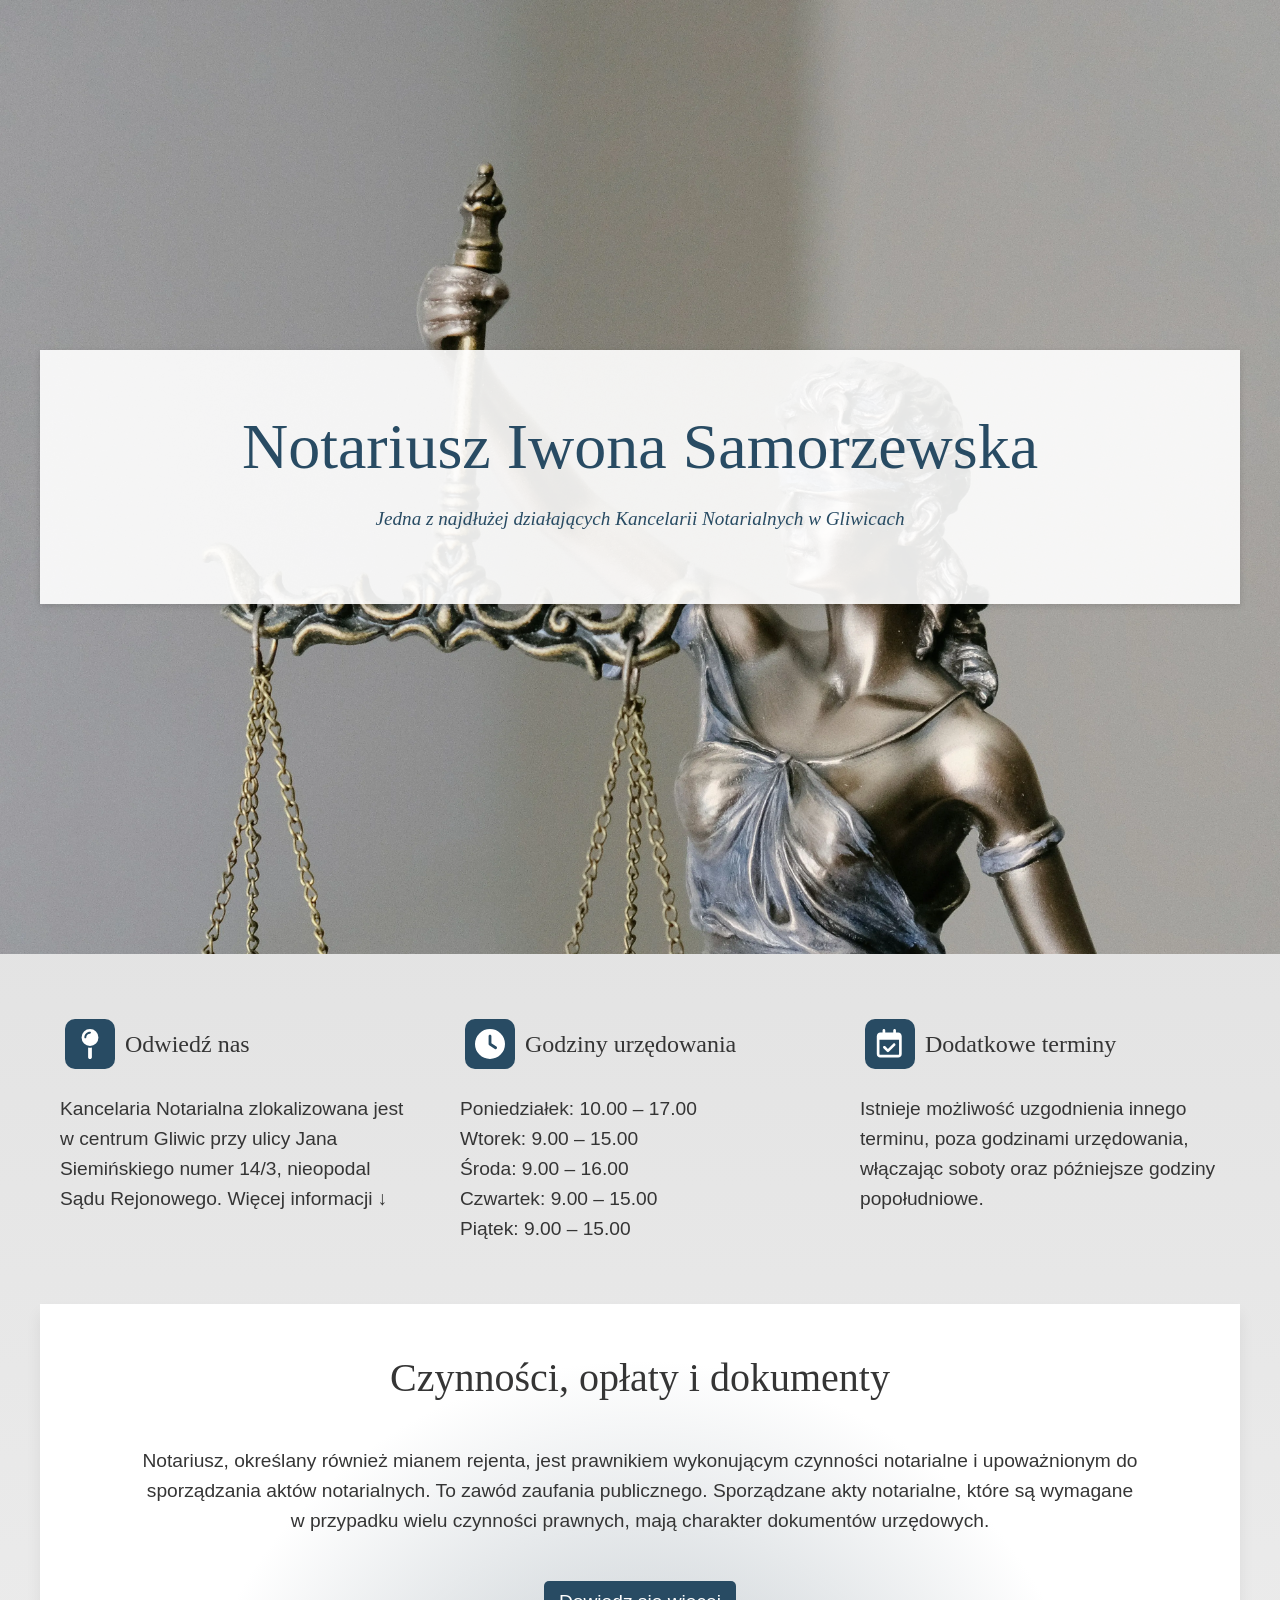
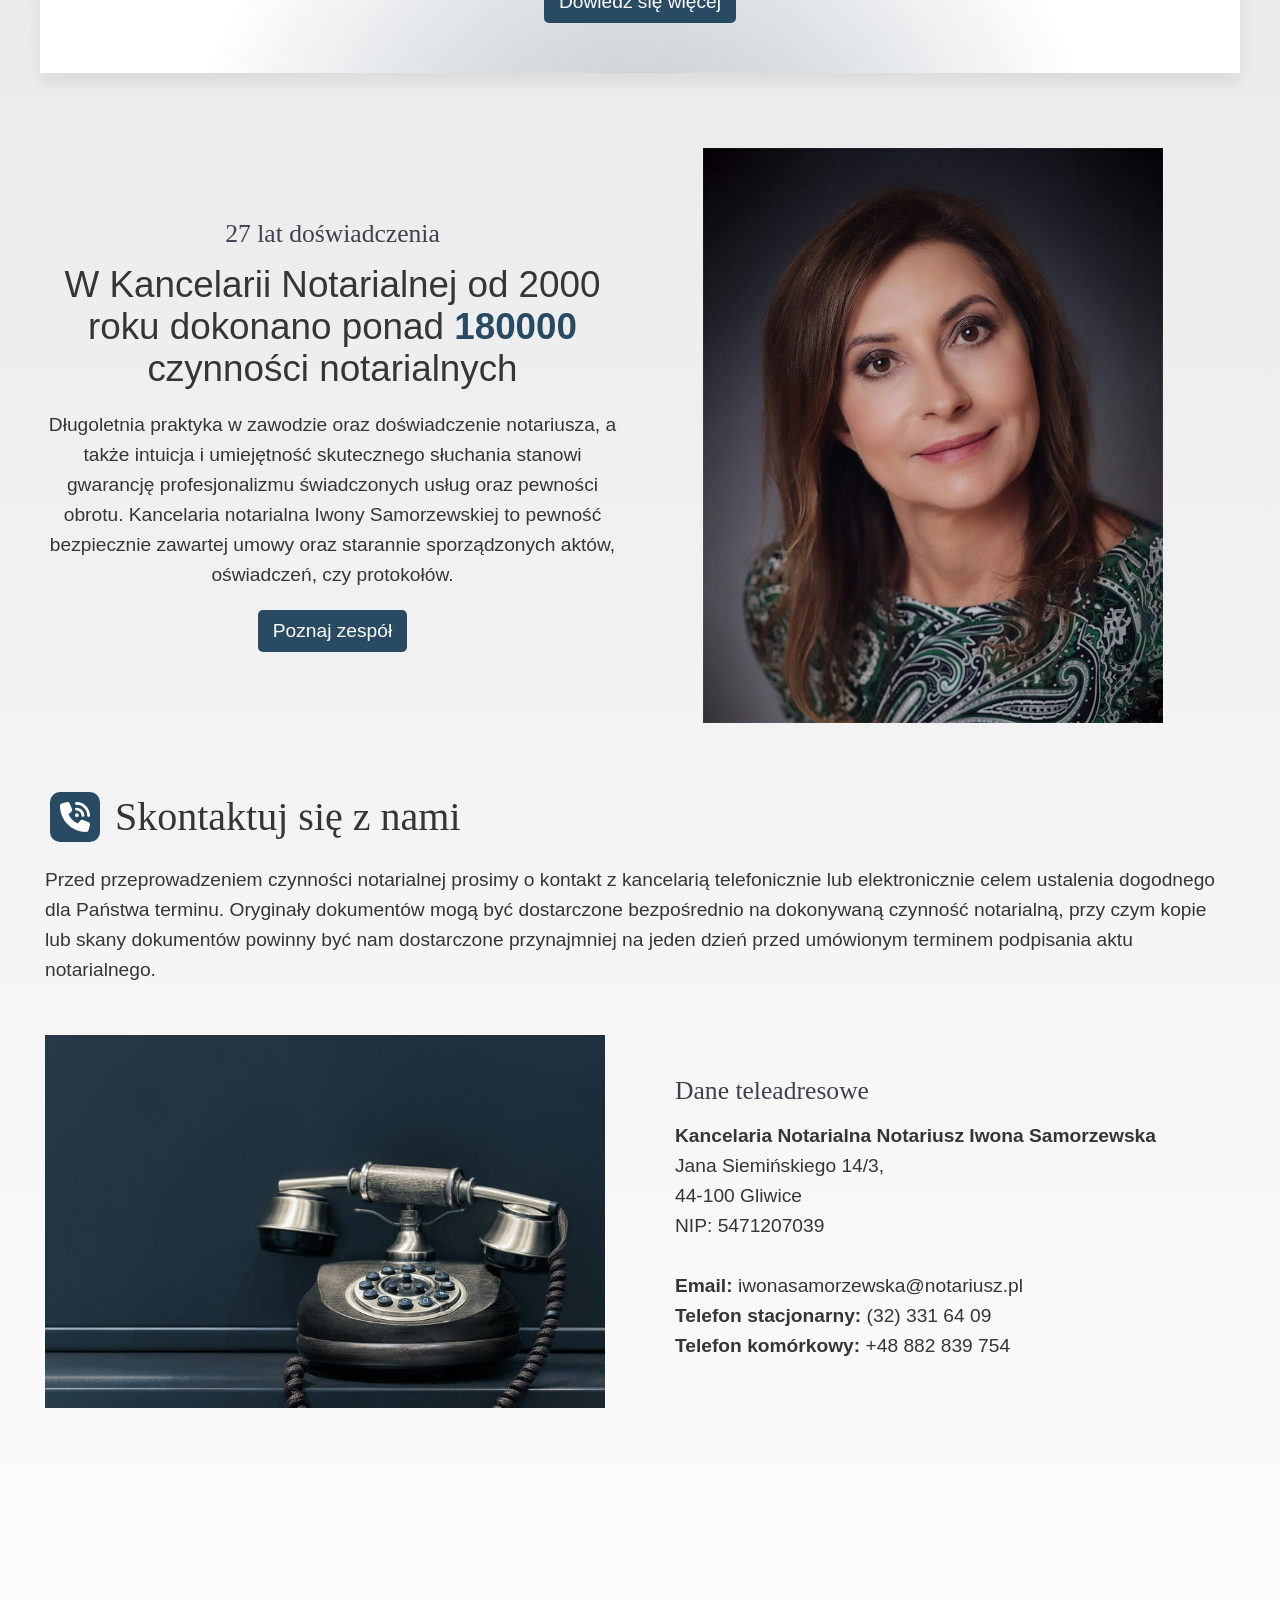
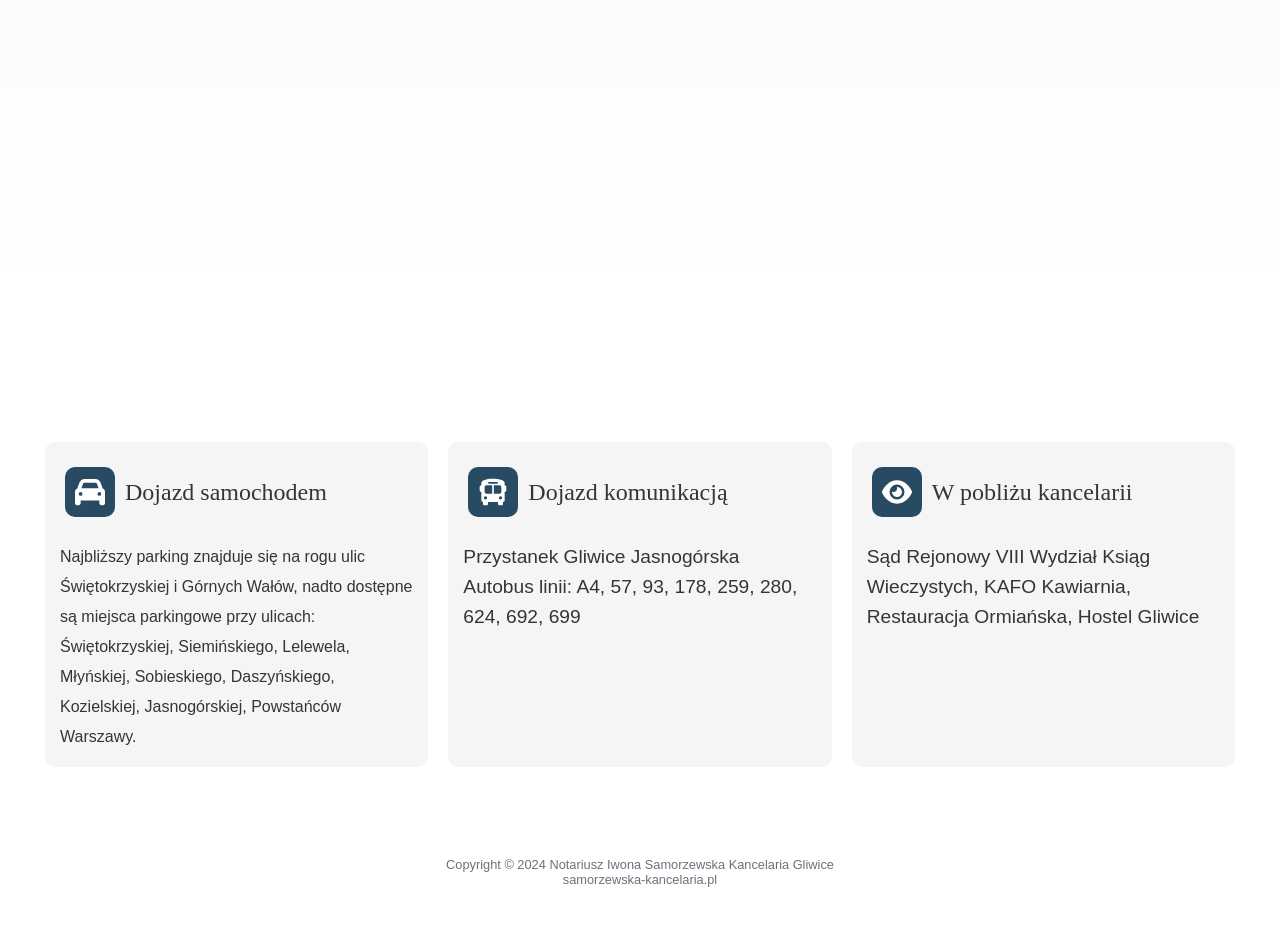
==== index.html @ cfbc4741 "index: alt tags for img" ====
<!DOCTYPE html>
<html lang="pl">
  <head>
    <meta charset="utf-8" />
    <title>Kancelaria Notarialna Gliwice Notariusz Iwona Samorzewska</title>
    <meta name="viewport" content="width=device-width,initial-scale=1" />
    <meta
      name="description"
      content="Notariusz Gliwice, ul. Siemińskiego 14/3, Kancelaria Notarialna Iwona Samorzewska - Akty, spadki, sprzedaże, darowizny, poświadczenia"
    />
    <link rel="canonical" href="https://samorzewska-kancelaria.pl/" />
    <meta property="og:type" content="website" />
    <meta
      property="og:title"
      content="Kancelaria Notarialna Gliwice Notariusz Iwona Samorzewska"
    />
    <meta
      property="og:description"
      content="Notariusz Gliwice, ul. Siemińskiego 14/3, Kancelaria Notarialna Iwona Samorzewska - Akty, spadki, sprzedaże, darowizny, poświadczenia"
    />
    <meta
      property="og:site_name"
      content="Notariusz Gliwice Iwona Samorzewska"
    />
    <meta property="og:url" content="https://samorzewska-kancelaria.pl/" />
    <meta
      property="og:image"
      content="https://samorzewska-kancelaria.pl/assets/iwona_samorzewska_4x5.jpg"
    />
    <meta property="og:image:type" content="image/jpeg" />
    <meta name="copyright" content="Notariusz Iwona Samorzewska" />
    <meta name="robots" content="index,follow" />
    <link rel="stylesheet" href="./css/style.css" />
  </head>
  <body id="iau9">
    <div id="i6po" class="gjs-grid-row">
      <div id="itjq" class="gjs-grid-column">
        <div id="iyd2" class="gjs-grid-row">
          <div id="iqjl" class="gjs-grid-column">
            <div id="i8dfdt">Iwona Samorzewska Kancelaria Notarialna</div>
          </div>
          <div id="id7x" class="gjs-grid-column">
            <a id="i1mew" href="" class="gjs-button">Kontakt</a>
          </div>
        </div>
      </div>
    </div>
    <div id="irz7b" class="gjs-grid-row">
      <div id="iycz3" class="gjs-grid-column">
        <h1 id="irjua" class="gjs-heading">Notariusz Iwona Samorzewska</h1>
        <div id="itndw" class="text-main-content">
          <i id="i432i"
            >Jedna z najdłużej działających Kancelarii Notarialnych w
            Gliwicach</i
          ><br />
        </div>
      </div>
    </div>
    <div id="ioyxg" class="gjs-grid-row">
      <div id="i8w4i" class="gjs-grid-column">
        <div id="i6vc68" class="gjs-grid-row">
          <div id="ikn4ld" class="gjs-grid-column feature-item">
            <div id="inju0h" class="gjs-grid-row">
              <div id="iiixob" class="gjs-grid-column">
                <div
                  data-type-icon
                  id="ie5x2d"
                  class="gjs-icon gjs-feature-icon"
                >
                  <svg height="100%" width="100%" viewBox="0 0 320 512">
                    <path
                      d="M16 144a144 144 0 1 1 288 0A144 144 0 1 1 16 144zM160 80c8.8 0 16-7.2 16-16s-7.2-16-16-16c-53 0-96 43-96 96c0 8.8 7.2 16 16 16s16-7.2 16-16c0-35.3 28.7-64 64-64zM128 480V317.1c10.4 1.9 21.1 2.9 32 2.9s21.6-1 32-2.9V480c0 17.7-14.3 32-32 32s-32-14.3-32-32z"
                    ></path>
                  </svg>
                </div>
              </div>
              <div id="iyng1k" class="gjs-grid-column">
                <h3 id="io3fhf" class="gjs-heading">Odwiedź nas</h3>
              </div>
            </div>
            <div id="iipnnj" class="text-main-content">
              Kancelaria Notarialna zlokalizowana jest w centrum Gliwic przy
              ulicy Jana Siemińskiego numer 14/3, nieopodal Sądu Rejonowego.
              <a
                href="#kontakt"
                id="i1os0a"
                title="Notariusz Gliwice - Kontakt"
                class="gjs-link"
                >Więcej informacji ↓</a
              >
            </div>
          </div>
          <div id="i1bokv" class="gjs-grid-column feature-item">
            <div id="ia7zu9" class="gjs-grid-row">
              <div id="ie5135" class="gjs-grid-column">
                <div
                  data-type-icon
                  id="ij7fmu"
                  class="gjs-icon gjs-feature-icon"
                >
                  <svg viewBox="0 0 512 512">
                    <path
                      d="M256 0a256 256 0 1 1 0 512A256 256 0 1 1 256 0zM232 120V256c0 8 4 15.5 10.7 20l96 64c11 7.4 25.9 4.4 33.3-6.7s4.4-25.9-6.7-33.3L280 243.2V120c0-13.3-10.7-24-24-24s-24 10.7-24 24z"
                    ></path>
                  </svg>
                </div>
              </div>
              <div id="iev1pf" class="gjs-grid-column">
                <h3 id="ia3ny8" class="gjs-heading">Godziny urzędowania</h3>
              </div>
            </div>
            <div id="in6zqk" class="text-main-content">
              Poniedziałek: 10.00 – 17.00<br />Wtorek: 9.00 – 15.00<br />Środa:
              9.00 – 16.00<br />Czwartek: 9.00 – 15.00<br />Piątek: 9.00 – 15.00
            </div>
          </div>
          <div id="icxbyd" class="gjs-grid-column feature-item">
            <div id="inkpuw" class="gjs-grid-row">
              <div id="iwgl8h" class="gjs-grid-column">
                <div
                  data-type-icon
                  id="ixpuwy"
                  class="gjs-icon gjs-feature-icon"
                >
                  <svg height="95%" width="95%" viewBox="0 0 448 512">
                    <path
                      d="M128 0c13.3 0 24 10.7 24 24V64H296V24c0-13.3 10.7-24 24-24s24 10.7 24 24V64h40c35.3 0 64 28.7 64 64v16 48V448c0 35.3-28.7 64-64 64H64c-35.3 0-64-28.7-64-64V192 144 128C0 92.7 28.7 64 64 64h40V24c0-13.3 10.7-24 24-24zM400 192H48V448c0 8.8 7.2 16 16 16H384c8.8 0 16-7.2 16-16V192zM329 297L217 409c-9.4 9.4-24.6 9.4-33.9 0l-64-64c-9.4-9.4-9.4-24.6 0-33.9s24.6-9.4 33.9 0l47 47 95-95c9.4-9.4 24.6-9.4 33.9 0s9.4 24.6 0 33.9z"
                    ></path>
                  </svg>
                </div>
              </div>
              <div id="iou8wk" class="gjs-grid-column">
                <h3 id="ik79fr" class="gjs-heading">
                  <h3 id="iiwuk6" draggable="false" class="gjs-heading">
                    Dodatkowe terminy
                  </h3>
                </h3>
              </div>
            </div>
            <div id="iyznvm" class="text-main-content">
              Istnieje możliwość uzgodnienia innego terminu, poza godzinami
              urzędowania, włączając soboty oraz późniejsze godziny
              popołudniowe.
            </div>
          </div>
        </div>
      </div>
    </div>
    <div id="iz29ek" class="gjs-grid-row">
      <div id="ik2rdi" class="gjs-grid-column">
        <h2 id="i83vu9" class="gjs-heading">Czynności, opłaty i dokumenty</h2>
        <div id="in201n" class="text-main-content">
          Notariusz, określany również mianem rejenta, jest prawnikiem
          wykonującym czynności notarialne i upoważnionym do sporządzania aktów
          notarialnych. To zawód zaufania publicznego. Sporządzane akty
          notarialne, które są wymagane w przypadku wielu czynności prawnych,
          mają charakter dokumentów urzędowych.<br />
        </div>
        <a href="dokumenty.html" id="iszhx2" class="gjs-button"
          >Dowiedz się więcej</a
        >
      </div>
    </div>
    <div id="iy3gvg" class="gjs-grid-row">
      <div id="ic14th" class="gjs-grid-column">
        <div id="i3pixy" class="gjs-grid-row">
          <div id="i43nxt" class="gjs-grid-column">
            <h4 id="i07x4i" class="gjs-heading gjs-text-blue">
              27 lat doświadczenia
            </h4>
            <h2 id="iso4pj" class="gjs-heading">
              W Kancelarii Notarialnej od 2000 roku dokonano ponad
              <span id="ig8kqv">180000</span> czynności notarialnych
            </h2>
            <div id="i1wssf" class="text-main-content">
              Długoletnia praktyka w zawodzie oraz doświadczenie notariusza, a
              także intuicja i umiejętność skutecznego słuchania stanowi
              gwarancję profesjonalizmu świadczonych usług oraz pewności obrotu.
              Kancelaria notarialna Iwony Samorzewskiej to pewność bezpiecznie
              zawartej umowy oraz starannie sporządzonych aktów, oświadczeń, czy
              protokołów.
            </div>
            <a id="iwgwt5" href="zespol.html" class="gjs-button"
              >Poznaj zespół</a
            >
          </div>
          <div id="i6sl0p" class="gjs-grid-column feature-item">
            <img id="if8xew" alt="Notariusz Iwona Samorzewska" src="assets/iwona_samorzewska_4x5.jpg" />
          </div>
        </div>
      </div>
    </div>
    <div id="i5w2ki" class="gjs-grid-row">
      <div id="i2bu46" class="gjs-grid-column">
        <div id="iegcpp" class="gjs-grid-row">
          <div id="itm76f" class="gjs-grid-column">
            <h4 id="ikm9s7" class="gjs-heading gjs-text-blue">
              27 lat doświadczenia
            </h4>
            <h2 id="i8n0jx" class="gjs-heading">
              W Kancelarii Notarialnej od 2000 roku dokonano ponad
              <span id="iz0e2s">180000</span> czynności notarialnych
            </h2>
            <div id="i4ur6t" class="text-main-content">
              Długoletnia praktyka w zawodzie oraz doświadczenie notariusza, a
              także intuicja i umiejętność skutecznego słuchania stanowi
              gwarancję profesjonalizmu świadczonych usług oraz pewności obrotu.
              Kancelaria notarialna Iwony Samorzewskiej to pewność bezpiecznie
              zawartej umowy oraz starannie sporządzonych aktów, oświadczeń, czy
              protokołów.
            </div>
          </div>
          <div id="itvuza" class="gjs-grid-column">
            <img src="assets/akt.jpg" id="iwhpgh" />
          </div>
        </div>
      </div>
    </div>
    <div id="feature-section" class="gjs-grid-row">
      <div id="imymf" class="gjs-grid-column">
        <div id="ib541" class="gjs-grid-row">
          <div id="iepks" class="gjs-grid-column">
            <div id="iu48d7" class="gjs-grid-row">
              <div id="iwveu3" class="gjs-grid-column">
                <div
                  data-type-icon
                  id="imnaog"
                  class="gjs-icon gjs-feature-icon"
                >
                  <svg viewBox="0 0 512 512">
                    <path
                      d="M280 0C408.1 0 512 103.9 512 232c0 13.3-10.7 24-24 24s-24-10.7-24-24c0-101.6-82.4-184-184-184c-13.3 0-24-10.7-24-24s10.7-24 24-24zm8 192a32 32 0 1 1 0 64 32 32 0 1 1 0-64zm-32-72c0-13.3 10.7-24 24-24c75.1 0 136 60.9 136 136c0 13.3-10.7 24-24 24s-24-10.7-24-24c0-48.6-39.4-88-88-88c-13.3 0-24-10.7-24-24zM117.5 1.4c19.4-5.3 39.7 4.6 47.4 23.2l40 96c6.8 16.3 2.1 35.2-11.6 46.3L144 207.3c33.3 70.4 90.3 127.4 160.7 160.7L345 318.7c11.2-13.7 30-18.4 46.3-11.6l96 40c18.6 7.7 28.5 28 23.2 47.4l-24 88C481.8 499.9 466 512 448 512C200.6 512 0 311.4 0 64C0 46 12.1 30.2 29.5 25.4l88-24z"
                    ></path>
                  </svg>
                </div>
              </div>
              <div id="ijqs14" class="gjs-grid-column">
                <h2 id="iw0j2l" class="gjs-heading">Skontaktuj się z nami</h2>
              </div>
            </div>
            <div id="i6fjjy" class="text-main-content">
              Przed przeprowadzeniem czynności notarialnej prosimy o kontakt z
              kancelarią telefonicznie lub elektronicznie celem ustalenia
              dogodnego dla Państwa terminu. Oryginały dokumentów mogą być
              dostarczone bezpośrednio na dokonywaną czynność notarialną, przy
              czym kopie lub skany dokumentów powinny być nam dostarczone
              przynajmniej na jeden dzień przed umówionym terminem podpisania
              aktu notarialnego.<br />
            </div>
          </div>
        </div>
        <div id="icwz5z" class="gjs-grid-row">
          <div class="gjs-grid-column">
            <img src="assets/phone.jpg" id="ipxmyp" alt="Telefon" />
          </div>
          <div id="i1x47v" class="gjs-grid-column">
            <h4 id="iafzgg" class="gjs-heading gjs-text-blue">
              Dane teleadresowe
            </h4>
            <div id="kontakt" title="Kontakt" class="text-main-content">
              <b>Kancelaria Notarialna Notariusz Iwona Samorzewska</b><br />Jana
              Siemińskiego 14/3, <br />44-100 Gliwice<br />NIP: 5471207039<br /><br /><b
                >Email:</b
              >
              <a
                href="mailto:iwonasamorzewska@rejent.pl?subject=Zapytanie ze strony internetowej"
                id="if8kny"
                title="Samorzewska Notariusz Gliwice"
                class="gjs-link"
                >iwonasamorzewska@notariusz.pl</a
              ><br /><b>Telefon stacjonarny:</b>
              <a href="tel:323316409" title="Zadzwoń teraz" class="gjs-link"
                >(32) 331 64 09</a
              ><br /><b>Telefon komórkowy:</b>
              <a href="tel:+48882839754" title="Zadzwoń teraz" class="gjs-link"
                >+48 882 839 754</a
              >
            </div>
          </div>
        </div>
      </div>
    </div>
    <div id="testimonial-section" class="gjs-grid-row">
      <div id="infwen" class="gjs-grid-column">
        <iframe
          frameborder="0"
          id="iko0tr"
          src="https://maps.google.com/maps?&q=samorzewska kancelaria, 44-100 Gliwice&z=15&t=q&output=embed"
        ></iframe>
      </div>
    </div>
    <div id="i3wzvd" class="gjs-grid-row">
      <div id="i893as" class="gjs-grid-column">
        <div id="i2trwh" class="gjs-grid-row">
          <div id="imc34h" class="gjs-grid-column feature-item">
            <div id="i92jei" class="gjs-grid-row">
              <div id="ilstbv" class="gjs-grid-column">
                <div
                  data-type-icon
                  id="i6m3ug"
                  class="gjs-icon gjs-feature-icon"
                >
                  <svg viewBox="0 0 512 512">
                    <path
                      d="M135.2 117.4L109.1 192H402.9l-26.1-74.6C372.3 104.6 360.2 96 346.6 96H165.4c-13.6 0-25.7 8.6-30.2 21.4zM39.6 196.8L74.8 96.3C88.3 57.8 124.6 32 165.4 32H346.6c40.8 0 77.1 25.8 90.6 64.3l35.2 100.5c23.2 9.6 39.6 32.5 39.6 59.2V400v48c0 17.7-14.3 32-32 32H448c-17.7 0-32-14.3-32-32V400H96v48c0 17.7-14.3 32-32 32H32c-17.7 0-32-14.3-32-32V400 256c0-26.7 16.4-49.6 39.6-59.2zM128 288a32 32 0 1 0 -64 0 32 32 0 1 0 64 0zm288 32a32 32 0 1 0 0-64 32 32 0 1 0 0 64z"
                    ></path>
                  </svg>
                </div>
              </div>
              <div id="iz9nbk" class="gjs-grid-column">
                <h3 id="i9slge" class="gjs-heading">Dojazd samochodem</h3>
              </div>
            </div>
            <div id="im99va" class="text-main-content">
              Najbliższy parking znajduje się na rogu ulic Świętokrzyskiej i
              Górnych Wałów, nadto dostępne są miejsca parkingowe przy ulicach:
              Świętokrzyskiej, Siemińskiego, Lelewela, Młyńskiej, Sobieskiego,
              Daszyńskiego, Kozielskiej, Jasnogórskiej, Powstańców Warszawy.
            </div>
          </div>
          <div id="it7rvf" class="gjs-grid-column feature-item">
            <div id="iq52ki" class="gjs-grid-row">
              <div id="iixhp3" class="gjs-grid-column">
                <div
                  data-type-icon
                  id="iaaw5b"
                  class="gjs-icon gjs-feature-icon"
                >
                  <svg height="100%" width="100%" viewBox="0 0 576 512">
                    <path
                      d="M288 0C422.4 0 512 35.2 512 80V96l0 32c17.7 0 32 14.3 32 32v64c0 17.7-14.3 32-32 32l0 160c0 17.7-14.3 32-32 32v32c0 17.7-14.3 32-32 32H416c-17.7 0-32-14.3-32-32V448H192v32c0 17.7-14.3 32-32 32H128c-17.7 0-32-14.3-32-32l0-32c-17.7 0-32-14.3-32-32l0-160c-17.7 0-32-14.3-32-32V160c0-17.7 14.3-32 32-32h0V96h0V80C64 35.2 153.6 0 288 0zM128 160v96c0 17.7 14.3 32 32 32H272V128H160c-17.7 0-32 14.3-32 32zM304 288H416c17.7 0 32-14.3 32-32V160c0-17.7-14.3-32-32-32H304V288zM144 400a32 32 0 1 0 0-64 32 32 0 1 0 0 64zm288 0a32 32 0 1 0 0-64 32 32 0 1 0 0 64zM384 80c0-8.8-7.2-16-16-16H208c-8.8 0-16 7.2-16 16s7.2 16 16 16H368c8.8 0 16-7.2 16-16z"
                    ></path>
                  </svg>
                </div>
              </div>
              <div id="iw6r2l" class="gjs-grid-column">
                <h3 id="ikkn52" class="gjs-heading">Dojazd komunikacją</h3>
              </div>
            </div>
            <div id="i20wmw" class="text-main-content">
              Przystanek Gliwice Jasnogórska<br />Autobus linii: A4, 57, 93,
              178, 259, 280, 624, 692, 699
            </div>
          </div>
          <div id="ikp7jg" class="gjs-grid-column feature-item">
            <div id="ig61dq" class="gjs-grid-row">
              <div id="i0eq8l" class="gjs-grid-column">
                <div
                  data-type-icon
                  id="i9x5qd"
                  class="gjs-icon gjs-feature-icon"
                >
                  <svg height="100%" width="100%" viewBox="0 0 576 512">
                    <path
                      d="M288 32c-80.8 0-145.5 36.8-192.6 80.6C48.6 156 17.3 208 2.5 243.7c-3.3 7.9-3.3 16.7 0 24.6C17.3 304 48.6 356 95.4 399.4C142.5 443.2 207.2 480 288 480s145.5-36.8 192.6-80.6c46.8-43.5 78.1-95.4 93-131.1c3.3-7.9 3.3-16.7 0-24.6c-14.9-35.7-46.2-87.7-93-131.1C433.5 68.8 368.8 32 288 32zM144 256a144 144 0 1 1 288 0 144 144 0 1 1 -288 0zm144-64c0 35.3-28.7 64-64 64c-7.1 0-13.9-1.2-20.3-3.3c-5.5-1.8-11.9 1.6-11.7 7.4c.3 6.9 1.3 13.8 3.2 20.7c13.7 51.2 66.4 81.6 117.6 67.9s81.6-66.4 67.9-117.6c-11.1-41.5-47.8-69.4-88.6-71.1c-5.8-.2-9.2 6.1-7.4 11.7c2.1 6.4 3.3 13.2 3.3 20.3z"
                    ></path>
                  </svg>
                </div>
              </div>
              <div id="ihusx2" class="gjs-grid-column">
                <h3 id="i344xj" class="gjs-heading">W pobliżu kancelarii</h3>
              </div>
            </div>
            <div id="idzgiq" class="text-main-content">
              Sąd Rejonowy VIII Wydział Ksiąg Wieczystych, KAFO Kawiarnia,
              Restauracja Ormiańska, Hostel Gliwice
            </div>
          </div>
        </div>
      </div>
    </div>
    <section id="i3zyr9" class="gjs-section">
      <div id="izuaeu" class="gjs-container"></div>
    </section>
    <div id="iv3be5" class="gjs-grid-row">
      <div id="ilriti" class="gjs-grid-column">
        <div id="it6g1v" class="gjs-text-blue">
          Copyright © 2024 <a
            href="https://www.samorzewska-kancelaria.pl/"
            id="i9zfek"
            title="Kancelaria Samorzewska Notariusz "
            class="gjs-link"
            >Notariusz</a
          >
          Iwona Samorzewska Kancelaria Gliwice<br /><a
            href="https://www.samorzewska-kancelaria.pl/"
            id="i3vrya"
            class="gjs-link"
            >samorzewska-kancelaria.pl</a
          >
        </div>
      </div>
    </div>
  </body>
</html>
---- css/style.css ----
* { box-sizing: border-box; } body {margin: 0;}.gjs-heading{margin:0;color:rgb(53, 53, 53);font-weight:100;font-family:Georgia, serif;}.gjs-grid-column{flex:1 1 0%;padding:5px 0;max-width:1400px;}.gjs-grid-row{display:flex;justify-content:flex-start;align-items:stretch;flex-direction:row;min-height:auto;padding:10px 0;padding-top:30px;padding-bottom:30px;padding-left:5px;padding-right:5px;}#iqjl{flex:0 1 auto;}.gjs-link{vertical-align:top;max-width:100%;display:inline-block;text-decoration:none;color:inherit;transition:color 0.3s ease 0s;}#id7x{flex:0 1 auto;display:block;padding-left:10px;padding-right:10px;}#iyd2{align-items:center;justify-content:space-between;padding-top:0px;padding-bottom:0px;background-color:rgba(255, 255, 255, 0.8);border-top-left-radius:10px;border-top-right-radius:10px;border-bottom-right-radius:10px;border-bottom-left-radius:10px;backdrop-filter:blur(13px);box-shadow:0px 2px 7px 0px rgba(0, 0, 0, 0.14) ;}#i6po{justify-content:center;position:sticky;top:15px;padding-top:0px;padding-left:20px;padding-right:20px;padding-bottom:0px;display:none;}#itjq{width:100%;max-width:1200px;}#irz7b{justify-content:center;padding-left:20px;padding-right:20px;padding-top:350px;padding-bottom:350px;background-image:url("../assets/background.webp");background-position:0px 0px;background-size:100% auto;background-repeat:no-repeat;background-attachment:fixed;background-origin:border-box;min-height:82px;margin-top:0px;margin-right:0px;margin-bottom:0px;margin-left:0px;}#iycz3{max-width:1200px;align-items:center;display:flex;flex-direction:column;gap:10px;margin-top:0px;margin-right:0px;margin-bottom:0px;margin-left:0px;background-color:rgba(255, 255, 255, 0.9);padding-top:60px;padding-right:0px;padding-bottom:60px;padding-left:0px;box-shadow:0 2px 7px 0 rgba(0, 0, 0, 0.14) ;}#irjua{font-size:4rem;text-align:center;font-family:Georgia, serif;color:rgba(40, 75, 99, 100);}#itndw{padding:10px;max-width:750px;text-align:center;font-family:Georgia, serif;margin-bottom:0px;}.text-content{line-height:20px;}.text-main-content{line-height:30px;font-size:1.2rem;margin-top:0px;margin-right:0px;margin-bottom:70px;margin-left:0px;padding-top:10px;padding-right:208px;padding-bottom:10px;padding-left:0px;color:rgb(53, 53, 53);text-align:left;font-weight:100;font-family:Helvetica, sans-serif;}#iau9{font-family:Arial, Helvetica, sans-serif;background-image:linear-gradient(180deg, rgba(217, 217, 217, 1), white 84%);background-position:0px 0px;background-size:100% 100%;background-repeat:repeat;background-attachment:scroll;background-origin:padding-box;color:#475569;}#imymf{max-width:1200px;align-items:center;display:flex;flex-direction:column;}#feature-section{justify-content:center;padding-top:5px;padding-bottom:5px;}#ib541{gap:100px;justify-content:space-between;padding-bottom:0px;padding-top:5px;}#i8w4i{max-width:1200px;display:flex;flex-direction:column;}#ioyxg{justify-content:center;padding-top:5px;padding-bottom:5px;}.gjs-grid-column.feature-item{padding-top:15px;padding-right:15px;padding-bottom:15px;padding-left:15px;display:flex;flex-direction:column;gap:15px;min-width:30%;}#i6fjjy{padding:10px;max-width:1200px;margin-bottom:0px;padding-left:0px;padding-right:0px;text-align:left;padding-top:10px;padding-bottom:10px;margin-top:0px;margin-right:0px;margin-left:0px;}#infwen{max-width:1200px;align-items:center;display:flex;flex-direction:column;}#testimonial-section{justify-content:center;}.gjs-grid-column.testimonial-item{padding-top:15px;padding-right:15px;padding-bottom:15px;padding-left:15px;display:flex;flex-direction:column;gap:15px;min-width:45%;background-color:rgba(247, 247, 247, 0.23);border-top-left-radius:5px;border-top-right-radius:5px;border-bottom-right-radius:5px;border-bottom-left-radius:5px;align-items:flex-start;border-top-width:1px;border-right-width:1px;border-bottom-width:1px;border-left-width:1px;border-top-style:solid;border-right-style:solid;border-bottom-style:solid;border-left-style:solid;border-top-color:rgba(0, 0, 0, 0.06);border-right-color:rgba(0, 0, 0, 0.06);border-bottom-color:rgba(0, 0, 0, 0.06);border-left-color:rgba(0, 0, 0, 0.06);}#ilriti{max-width:1200px;display:flex;flex-direction:column;}#iv3be5{justify-content:center;padding-top:30px;padding-left:20px;padding-right:20px;padding-bottom:30px;}#it6g1v{padding:10px;text-align:center;font-size:0.8rem;margin-top:0px;opacity:75%;color:rgba(60,66, 79, 100);font-family:Helvetica, sans-serif;}.gjs-button{vertical-align:top;max-width:100%;display:inline-block;text-decoration:none;color:white;padding-right:15px;padding-bottom:10px;padding-left:15px;border-top-left-radius:5px;border-top-right-radius:5px;border-bottom-right-radius:5px;border-bottom-left-radius:5px;padding-top:10px;font-size:1.2rem;text-align:center;background-image:linear-gradient(rgba(40, 75, 99, 100) 1%, rgba(40, 75, 99, 100) 100%);background-position:0px 0px;background-size:100% 100%;background-repeat:repeat;background-attachment:scroll;background-origin:padding-box;font-family:Helvetica, sans-serif;font-weight:100;}.gjs-text-blue{color:rgba(111, 148, 89, 100);}#in201n{padding:10px;max-width:1000px;margin-bottom:35px;padding-left:0px;padding-right:0px;text-align:center;margin-top:35px;}#ik2rdi{max-width:1200px;align-items:center;display:flex;flex-direction:column;padding-top:50px;padding-right:50px;padding-bottom:50px;padding-left:50px;border-top-left-radius:0px;border-top-right-radius:0px;border-bottom-right-radius:0px;border-bottom-left-radius:0px;border-top-width:0px;border-right-width:0px;border-bottom-width:0px;border-left-width:0px;border-top-style:solid;border-right-style:solid;border-bottom-style:solid;border-left-style:solid;border-top-color:rgba(0, 0, 0, 0.06);border-right-color:rgba(0, 0, 0, 0.06);border-bottom-color:rgba(0, 0, 0, 0.06);border-left-color:rgba(0, 0, 0, 0.06);background-image:radial-gradient(515px at 50% 141%, rgba(40, 75, 99, 0.22) 10%, white 90%);background-position:0px 0px;background-size:100% 100%;background-repeat:repeat;background-attachment:scroll;background-origin:padding-box;box-shadow:0px 10px 15px 0 rgba(0, 0, 0, 0.07) ;}#iz29ek{justify-content:center;padding-bottom:20px;padding-left:5px;padding-right:5px;padding-top:5px;}.gjs-link:hover{color:rgba(40, 75, 99, 100);text-decoration:underline;}.gjs-icon{display:inline-block;text-decoration:none;color:inherit;vertical-align:middle;fill:currentColor;width:50px;height:50px;}.gjs-icon.gjs-feature-icon{padding-top:10px;padding-right:10px;padding-bottom:10px;padding-left:10px;background-color:rgba(40, 75, 99, 100);color:white;border-top-left-radius:10px;border-top-right-radius:10px;border-bottom-right-radius:10px;border-bottom-left-radius:10px;}#i83vu9{font-size:2.5rem;text-align:center;}#i8dfdt{padding:10px;font-weight:400;font-family:Helvetica, sans-serif;}.gjs-heading.gjs-text-blue{color:rgba(111, 148, 89, 100);}#iko0tr{height:500px;margin-top:0px;margin-right:0px;margin-bottom:0px;margin-left:0px;padding-top:0px;padding-right:0px;padding-bottom:0px;padding-left:0px;width:100%;}#i432i{color:rgba(40, 75, 99, 100);}#i1mew{background-image:linear-gradient(rgba(40, 75, 99, 100) 1%, rgba(40, 75, 99, 100) 100%);background-position:0px 0px;background-size:100% 100%;background-repeat:repeat;background-attachment:scroll;background-origin:padding-box;}#ikm9s7{font-size:1.6rem;margin-bottom:15px;color:rgba(60,66, 79, 100);text-align:center;width:100%;}#iz0e2s{color:rgba(40, 75, 99, 100);font-family:Arial, Helvetica, sans-serif;font-weight:600;}#i8n0jx{font-size:2.3rem;margin-bottom:10px;max-width:1200px;text-align:center;padding-top:0px;padding-right:0px;padding-bottom:0px;padding-left:0px;font-family:Helvetica, sans-serif;font-weight:400;}#i4ur6t{padding:10px;max-width:1200px;padding-left:0px;padding-right:0px;text-align:center;margin-bottom:10px;}#itm76f{display:flex;flex-direction:column;align-items:flex-start;justify-content:center;}#iwhpgh{color:black;max-width:100%;}#iegcpp{gap:70px;justify-content:space-between;}#i2bu46{max-width:1200px;align-items:center;display:flex;flex-direction:column;}#i5w2ki{justify-content:center;padding-top:30px;padding-right:0px;padding-bottom:30px;padding-left:0px;flex-direction:row;align-items:stretch;display:none;}#iafzgg{font-size:1.6rem;margin-bottom:5px;color:rgba(60,66, 79, 100);text-align:left;width:100%;}#kontakt{padding:10px;max-width:1200px;padding-left:0px;padding-right:0px;text-align:left;width:100%;margin-bottom:0px;}#i1x47v{display:flex;flex-direction:column;align-items:flex-start;justify-content:center;}#ipxmyp{color:black;max-width:100%;}#icwz5z{gap:70px;justify-content:space-between;padding-bottom:0px;}#ij7fmu{display:block;flex:0 1 auto;}#ia3ny8{font-size:1.5rem;font-weight:100;display:flex;}#in6zqk{padding:10px;padding-left:0px;padding-right:0px;margin-top:0px;margin-right:0px;margin-bottom:0px;margin-left:0px;padding-bottom:0px;padding-top:0px;}#i1bokv{align-items:stretch;text-align:left;}#iipnnj{padding:10px;padding-left:0px;padding-right:0px;text-align:left;margin-bottom:0px;padding-bottom:0px;padding-top:0px;}#iyznvm{padding:10px;padding-left:0px;padding-right:0px;text-align:left;margin-bottom:0px;padding-bottom:0px;padding-top:0px;}#i6vc68{width:100%;flex-wrap:wrap;justify-content:flex-start;gap:10px;}#ia7zu9{padding-top:5px;padding-right:5px;padding-bottom:5px;padding-left:5px;}#ie5135{padding-top:5px;padding-right:0px;padding-bottom:5px;padding-left:0px;flex:0 0 auto;align-self:center;}#iev1pf{padding-top:10px;padding-right:10px;padding-bottom:10px;padding-left:10px;align-self:center;}#iiixob{padding-top:5px;padding-right:0px;padding-bottom:5px;padding-left:0px;flex:0 0 auto;align-self:center;}#io3fhf{font-size:1.5rem;font-weight:100;display:flex;}#iyng1k{padding-top:10px;padding-right:10px;padding-bottom:10px;padding-left:10px;align-self:center;}#inju0h{padding-top:5px;padding-right:5px;padding-bottom:5px;padding-left:5px;}#iwgl8h{padding-top:5px;padding-right:0px;padding-bottom:5px;padding-left:0px;flex:0 0 auto;align-self:center;}#ik79fr{font-size:1.5rem;font-weight:100;display:flex;}#iou8wk{padding-top:10px;padding-right:10px;padding-bottom:10px;padding-left:10px;align-self:center;}#inkpuw{padding-top:5px;padding-right:5px;padding-bottom:5px;padding-left:5px;}#iiwuk6{font-size:1.5rem;}#imnaog{display:block;flex:0 1 auto;}#iwveu3{padding-top:5px;padding-right:0px;padding-bottom:5px;padding-left:0px;flex:0 0 auto;align-self:center;}#ijqs14{padding-top:10px;padding-right:10px;padding-bottom:10px;padding-left:10px;align-self:center;}#iu48d7{padding-top:5px;padding-right:5px;padding-bottom:5px;padding-left:5px;}#iw0j2l{font-size:2.5rem;margin-bottom:0px;text-align:left;padding-left:5px;}.gjs-container{width:90%;margin:0 auto;max-width:1200px;}.gjs-section{display:flex;padding:50px 0;}#i3zyr9{display:none;}#i6m3ug{display:block;flex:0 1 auto;}#ilstbv{padding-top:5px;padding-right:0px;padding-bottom:5px;padding-left:0px;flex:0 0 auto;align-self:center;}#i9slge{font-size:1.5rem;font-weight:100;display:flex;}#iz9nbk{padding-top:10px;padding-right:10px;padding-bottom:10px;padding-left:10px;align-self:center;}#i92jei{padding-top:5px;padding-right:5px;padding-bottom:5px;padding-left:5px;}#im99va{padding:10px;padding-left:0px;padding-right:0px;margin-top:0px;margin-right:0px;margin-bottom:0px;margin-left:0px;padding-bottom:0px;padding-top:0px;font-size:1rem;}#imc34h{align-items:stretch;text-align:left;background-color:rgb(245,245,245);border-top-left-radius:10px;border-top-right-radius:10px;border-bottom-right-radius:10px;border-bottom-left-radius:10px;}#i2trwh{width:100%;flex-wrap:wrap;justify-content:flex-start;gap:20px;}#i893as{max-width:1200px;display:flex;flex-direction:column;}#i3wzvd{justify-content:center;padding-bottom:10px;padding-top:10px;}#iaaw5b{display:block;flex:0 1 auto;}#iixhp3{padding-top:5px;padding-right:0px;padding-bottom:5px;padding-left:0px;flex:0 0 auto;align-self:center;}#ikkn52{font-size:1.5rem;font-weight:100;display:flex;}#iw6r2l{padding-top:10px;padding-right:10px;padding-bottom:10px;padding-left:10px;align-self:center;}#iq52ki{padding-top:5px;padding-right:5px;padding-bottom:5px;padding-left:5px;}#i20wmw{padding:10px;padding-left:0px;padding-right:0px;margin-top:0px;margin-right:0px;margin-bottom:0px;margin-left:0px;padding-bottom:0px;padding-top:0px;}#it7rvf{align-items:stretch;text-align:left;background-color:rgb(245,245,245);border-top-left-radius:10px;border-top-right-radius:10px;border-bottom-right-radius:10px;border-bottom-left-radius:10px;}#i9x5qd{display:block;flex:0 1 auto;}#i0eq8l{padding-top:5px;padding-right:0px;padding-bottom:5px;padding-left:0px;flex:0 0 auto;align-self:center;}#i344xj{font-size:1.5rem;font-weight:100;display:flex;}#ihusx2{padding-top:10px;padding-right:10px;padding-bottom:10px;padding-left:10px;align-self:center;}#ig61dq{padding-top:5px;padding-right:5px;padding-bottom:5px;padding-left:5px;}#idzgiq{padding:10px;padding-left:0px;padding-right:0px;margin-top:0px;margin-right:0px;margin-bottom:0px;margin-left:0px;padding-bottom:0px;padding-top:0px;}#ikp7jg{align-items:stretch;text-align:left;background-color:rgb(245,245,245);border-top-left-radius:10px;border-top-right-radius:10px;border-bottom-right-radius:10px;border-bottom-left-radius:10px;}#ieh0dv{padding:10px;font-weight:400;font-family:Helvetica, sans-serif;}#igcvju{flex:0 1 auto;}#i0u41c{background-image:linear-gradient(rgba(40, 75, 99, 100) 1%, rgba(40, 75, 99, 100) 100%);background-position:0px 0px;background-size:100% 100%;background-repeat:repeat;background-attachment:scroll;background-origin:padding-box;}#itnwmp{flex:0 1 auto;display:block;padding-left:10px;padding-right:10px;}#iuspmx{align-items:center;justify-content:space-between;padding-top:0px;padding-bottom:0px;background-color:rgba(255, 255, 255, 0.8);border-top-left-radius:10px;border-top-right-radius:10px;border-bottom-right-radius:10px;border-bottom-left-radius:10px;backdrop-filter:blur(13px);box-shadow:0px 2px 7px 0px rgba(0, 0, 0, 0.14) ;}#iyqdc5{width:100%;max-width:1200px;}#iqd4m2{justify-content:center;position:sticky;top:15px;padding-top:0px;padding-left:20px;padding-right:20px;padding-bottom:0px;display:none;}#ixpxmy{font-size:4rem;text-align:center;font-family:Georgia, serif;color:rgba(40, 75, 99, 100);}#i6ajej{color:rgba(40, 75, 99, 100);}#iohgij{padding:10px;max-width:750px;text-align:center;font-family:Georgia, serif;margin-bottom:0px;}#i0w288{max-width:1200px;align-items:center;display:flex;flex-direction:column;gap:10px;margin-top:0px;margin-right:0px;margin-bottom:0px;margin-left:0px;background-color:rgba(255, 255, 255, 0.9);padding-top:60px;padding-right:0px;padding-bottom:60px;padding-left:0px;box-shadow:0 2px 7px 0 rgba(0, 0, 0, 0.14) ;}#i5jj3f{justify-content:center;padding-left:20px;padding-right:20px;background-image:url("../assets/background.webp");background-position:0px 0px;background-size:100% auto;background-repeat:no-repeat;background-attachment:fixed;background-origin:border-box;min-height:82px;margin-top:0px;margin-right:0px;margin-bottom:0px;margin-left:0px;}#is8x5k{padding:10px;padding-left:0px;padding-right:0px;text-align:left;margin-bottom:0px;padding-bottom:0px;padding-top:0px;}#i4khwd{display:block;flex:0 1 auto;}#ia1gti{padding-top:5px;padding-right:0px;padding-bottom:5px;padding-left:0px;flex:0 0 auto;align-self:center;}#iyhp32{font-size:1.5rem;font-weight:100;display:flex;}#i22dgq{padding-top:10px;padding-right:10px;padding-bottom:10px;padding-left:10px;align-self:center;}#i2cf8l{padding-top:5px;padding-right:5px;padding-bottom:5px;padding-left:5px;}#ixw6g6{padding:10px;padding-left:0px;padding-right:0px;margin-top:0px;margin-right:0px;margin-bottom:0px;margin-left:0px;padding-bottom:0px;padding-top:0px;}#idgiq5{align-items:stretch;text-align:left;background-color:rgb(245,245,245);border-top-left-radius:10px;border-top-right-radius:10px;border-bottom-right-radius:10px;border-bottom-left-radius:10px;}#iqavu9{padding-top:5px;padding-right:0px;padding-bottom:5px;padding-left:0px;flex:0 0 auto;align-self:center;}#i0umzo{font-size:1.5rem;}#isvjhp{font-size:1.5rem;font-weight:100;display:flex;}#i2gkdi{padding-top:10px;padding-right:10px;padding-bottom:10px;padding-left:10px;align-self:center;}#ihjgkz{padding-top:5px;padding-right:5px;padding-bottom:5px;padding-left:5px;}#it0km1{padding:10px;padding-left:0px;padding-right:0px;text-align:left;margin-bottom:0px;padding-bottom:0px;padding-top:0px;}#i2q014{width:100%;flex-wrap:wrap;justify-content:flex-start;gap:10px;padding-top:20px;padding-bottom:20px;}#i29bvd{max-width:1200px;display:flex;flex-direction:column;}#iexyea{justify-content:center;padding-top:20px;padding-bottom:10px;}#izk4u9{display:block;flex:0 1 auto;}#iqumsa{padding-top:5px;padding-right:0px;padding-bottom:5px;padding-left:0px;flex:0 0 auto;align-self:center;}#i9rswu{font-size:2.5rem;margin-bottom:0px;text-align:left;padding-left:5px;}#i8f5dq{padding-top:10px;padding-right:10px;padding-bottom:10px;padding-left:10px;align-self:center;}#i3gyyn{padding-top:5px;padding-right:5px;padding-bottom:5px;padding-left:5px;}#i11isi{padding:10px;max-width:1200px;margin-bottom:0px;padding-left:0px;padding-right:0px;text-align:left;padding-top:10px;padding-bottom:10px;margin-top:0px;margin-right:0px;margin-left:0px;}#ib31qi{gap:100px;justify-content:space-between;padding-bottom:0px;}#io03wa{color:black;max-width:100%;}#ioje9j{font-size:1.6rem;margin-bottom:5px;color:rgba(60,66, 79, 100);text-align:left;width:100%;}#ic805g{padding:10px;max-width:1200px;padding-left:0px;padding-right:0px;text-align:left;width:100%;margin-bottom:0px;}#iw8igc{display:flex;flex-direction:column;align-items:flex-start;justify-content:center;}#i6dsop{gap:70px;justify-content:space-between;}#i14g8f{max-width:1200px;align-items:center;display:flex;flex-direction:column;}#ig9yfb{justify-content:center;display:none;}#itglin{padding:10px;text-align:center;font-size:0.8rem;margin-top:0px;opacity:75%;color:rgba(60,66, 79, 100);font-family:Helvetica, sans-serif;}#id1q4e{max-width:1200px;display:flex;flex-direction:column;}#i6vj39{justify-content:center;padding-top:30px;padding-left:20px;padding-right:20px;padding-bottom:30px;}#ik2rdj{font-family:Arial, Helvetica, sans-serif;background-image:linear-gradient(180deg, rgba(217, 217, 217, 1), white 84%);background-position:0px 0px;background-size:100% 100%;background-repeat:repeat;background-attachment:scroll;background-origin:padding-box;color:#475569;}#iic2tn{padding-top:5px;padding-right:0px;padding-bottom:5px;padding-left:0px;flex:0 0 auto;align-self:center;}#iss1wt{font-size:1.5rem;font-weight:100;display:flex;}#iggz9a{padding-top:10px;padding-right:10px;padding-bottom:10px;padding-left:10px;align-self:center;}#iqbnbg{padding-top:5px;padding-right:5px;padding-bottom:5px;padding-left:5px;}#ibpsbn{display:block;flex:0 1 auto;}#i2umto{display:block;flex:0 1 auto;}#icjnet{font-family:Helvetica, sans-serif;font-weight:100;font-size:1.2rem;}#i4vpkz{font-family:Helvetica, sans-serif;font-weight:100;font-size:1.2rem;}#i0z46g{font-family:Helvetica, sans-serif;font-weight:100;font-size:1.2rem;}#in0x7y{font-family:Helvetica, sans-serif;font-weight:100;font-size:1.2rem;}#ie279j{font-family:Helvetica, sans-serif;font-weight:100;font-size:1.2rem;}#imt6xh{font-size:1.5rem;font-weight:100;display:flex;padding-top:20px;}#im5nax{background-color:rgb(245,245,245);border-top-left-radius:10px;border-top-right-radius:10px;border-bottom-right-radius:10px;border-bottom-left-radius:10px;}#iswxen{background-color:rgb(245,245,245);border-top-left-radius:10px;border-top-right-radius:10px;border-bottom-right-radius:10px;border-bottom-left-radius:10px;}#i62ur6{padding-top:10px;padding-bottom:10px;padding-left:5px;padding-right:5px;flex-direction:column;}#i0w9uv{padding-top:10px;padding-bottom:10px;}#id95ce{color:rgb(53, 53, 53);}#irpswd{padding-top:10px;padding-bottom:10px;}#igkhfl{line-height:30px;}#ip259s{color:rgb(53, 53, 53);}#imlnd9{font-family:Helvetica, sans-serif;font-weight:100;font-size:1.2rem;}#iw8tfd{padding-top:10px;padding-bottom:10px;}#iq4i0b{padding-top:10px;padding-bottom:10px;}#islvjh{padding-top:30px;padding-bottom:0px;flex-direction:column;align-items:stretch;padding-left:5px;padding-right:5px;}#iml9qb{padding-top:10px;padding-bottom:10px;}#i2mz5r{display:block;flex:0 1 auto;}#ihyklm{padding-top:5px;padding-right:0px;padding-bottom:5px;padding-left:0px;flex:0 0 auto;align-self:center;}#if8cqh{font-size:1.5rem;font-weight:100;display:flex;}#igoiet{padding-top:10px;padding-right:10px;padding-bottom:10px;padding-left:10px;align-self:center;}#i89qwk{padding-top:5px;padding-right:5px;padding-bottom:5px;padding-left:5px;}#i8u20z{padding:10px;padding-left:0px;padding-right:0px;text-align:left;margin-bottom:0px;padding-bottom:0px;padding-top:0px;}#i8o9le{background-color:rgb(245,245,245);border-top-left-radius:10px;border-top-right-radius:10px;border-bottom-right-radius:10px;border-bottom-left-radius:10px;}#ia1fhr{display:block;flex:0 1 auto;}#i9vsyj{padding-top:5px;padding-right:0px;padding-bottom:5px;padding-left:0px;flex:0 0 auto;align-self:center;}#i7fhnl{font-size:1.5rem;font-weight:100;display:flex;}#insg2q{padding-top:10px;padding-right:10px;padding-bottom:10px;padding-left:10px;align-self:center;}#i3crhf{padding-top:5px;padding-right:5px;padding-bottom:5px;padding-left:5px;}#i45byk{padding:10px;padding-left:0px;padding-right:0px;margin-top:0px;margin-right:0px;margin-bottom:0px;margin-left:0px;padding-bottom:0px;padding-top:0px;}#i2u097{align-items:stretch;text-align:left;background-color:rgb(245,245,245);border-top-left-radius:10px;border-top-right-radius:10px;border-bottom-right-radius:10px;border-bottom-left-radius:10px;}#ibb74x{display:block;flex:0 1 auto;}#i34rbb{padding-top:5px;padding-right:0px;padding-bottom:5px;padding-left:0px;flex:0 0 auto;align-self:center;}#ikgl6l{font-size:1.5rem;}#ilvgak{font-size:1.5rem;font-weight:100;display:flex;}#i818lw{padding-top:10px;padding-right:10px;padding-bottom:10px;padding-left:10px;align-self:center;}#irmp5s{padding-top:5px;padding-right:5px;padding-bottom:5px;padding-left:5px;}#ihwmb3{padding:10px;padding-left:0px;padding-right:0px;text-align:left;margin-bottom:0px;padding-bottom:0px;padding-top:0px;}#i43ygq{background-color:rgb(245,245,245);border-top-left-radius:10px;border-top-right-radius:10px;border-bottom-right-radius:10px;border-bottom-left-radius:10px;}#iq194j{width:100%;flex-wrap:wrap;justify-content:flex-start;gap:10px;}#iifwvk{display:block;flex:0 1 auto;}#ie5xpr{padding-top:5px;padding-right:0px;padding-bottom:5px;padding-left:0px;flex:0 0 auto;align-self:center;}#iyizrf{font-size:1.5rem;font-weight:100;display:flex;}#ijif21{padding-top:10px;padding-right:10px;padding-bottom:10px;padding-left:10px;align-self:center;}#iti2q1{padding-top:5px;padding-right:5px;padding-bottom:5px;padding-left:5px;}#ih2r8b{padding:10px;padding-left:0px;padding-right:0px;text-align:left;margin-bottom:0px;padding-bottom:0px;padding-top:0px;}#ina7vw{background-color:rgb(245,245,245);border-top-left-radius:10px;border-top-right-radius:10px;border-bottom-right-radius:10px;border-bottom-left-radius:10px;}#iv2kkd{display:block;flex:0 1 auto;}#i9paeh{padding-top:5px;padding-right:0px;padding-bottom:5px;padding-left:0px;flex:0 0 auto;align-self:center;}#iuzhmv{font-size:1.5rem;font-weight:100;display:flex;}#ia8s9c{padding-top:10px;padding-right:10px;padding-bottom:10px;padding-left:10px;align-self:center;}#i4shjd{padding-top:5px;padding-right:5px;padding-bottom:5px;padding-left:5px;}#inn7lg{padding:10px;padding-left:0px;padding-right:0px;text-align:left;margin-bottom:0px;padding-bottom:0px;padding-top:0px;}#issddx{background-color:rgb(245,245,245);border-top-left-radius:10px;border-top-right-radius:10px;border-bottom-right-radius:10px;border-bottom-left-radius:10px;}#i10xll{padding-bottom:5px;}#iymjcj{padding-top:10px;padding-bottom:10px;}#ikqk04{padding-top:10px;padding-bottom:10px;}#i3zxpu{line-height:30px;}#igicdo{padding:10px;padding-left:0px;padding-right:0px;text-align:left;margin-bottom:0px;padding-bottom:0px;padding-top:0px;}#imcwqo{color:rgb(53, 53, 53);}#i4kxvj{font-family:Helvetica, sans-serif;font-weight:100;font-size:1.2rem;}#i1q681{padding-top:10px;padding-bottom:10px;}#i67uq4{color:rgb(53, 53, 53);}#iptu9n{color:rgb(53, 53, 53);}#izu6yf{color:rgb(53, 53, 53);}#i4gdfk{color:rgb(53, 53, 53);}#id1c1h{color:black;max-width:100%;}#iyqc2n{color:black;max-width:100%;}#i1fdza{line-height:30px;}#iokc7e{line-height:30px;}#i6h5xr{line-height:30px;}#i5t04s{line-height:30px;}#ibtpdt{line-height:30px;}#iyspkw{line-height:30px;}#ic9jtd{line-height:30px;}#ikdfjx{line-height:30px;}#itiskm{line-height:30px;}#i311lr{line-height:30px;}#irbukj{line-height:30px;}#igk7bi{line-height:30px;}#iyc54n{line-height:30px;}#iiss2m{line-height:30px;}#ije90h{line-height:30px;}#ied5q7{line-height:30px;}#ig1keh{line-height:30px;}#i8vzna{line-height:30px;}#i9o8hs{line-height:30px;}#irsunh{line-height:30px;}#il2oio{line-height:30px;}#ihiy2h{line-height:30px;}#if9crt{line-height:30px;}#ioa7m4{line-height:30px;}#iyyvjm{line-height:30px;}#ijkzqa{line-height:30px;}#i527ml{line-height:30px;}#ie75yg{line-height:30px;}#i4ejo3{line-height:30px;}#iv5mpg{line-height:30px;}#imj0ii{line-height:30px;}#imx9nm{line-height:30px;}#igip2j{line-height:30px;}#ixl2bk{line-height:30px;}#i79egh{line-height:30px;}#ignaky{line-height:30px;}#inrl1v{line-height:30px;}#ikf9zg{line-height:30px;}#iqen57{line-height:30px;}#iy6vy8{line-height:30px;}#iqtsoz{line-height:30px;}#ixn7vi{line-height:30px;}#ibnqfv{line-height:30px;}#ivfv41{line-height:30px;}#ip7zks{line-height:30px;}#ixsiol{line-height:30px;}#iiqbwk{padding:10px;}#irhvjq{padding:10px;}#ih1apo{width:100%;}#i7kfhg{width:100%;}#i07x4i{font-size:1.6rem;margin-bottom:15px;color:rgba(60,66, 79, 100);text-align:center;width:100%;}#ig8kqv{color:rgba(40, 75, 99, 100);font-family:Arial, Helvetica, sans-serif;font-weight:600;}#iso4pj{font-size:2.3rem;margin-bottom:10px;max-width:1200px;text-align:center;padding-top:0px;padding-right:0px;padding-bottom:0px;padding-left:0px;font-family:Helvetica, sans-serif;font-weight:400;}#i1wssf{padding:10px;max-width:1200px;padding-left:0px;padding-right:0px;text-align:center;margin-bottom:10px;}#i43nxt{display:flex;flex-direction:column;align-items:center;justify-content:center;}#iwgwt5{display:flex;justify-content:flex-start;}#iszhx2{background-image:linear-gradient(rgba(40, 75, 99, 100) 1%, rgba(40, 75, 99, 100) 100%);background-position:0px 0px;background-size:100% 100%;background-repeat:repeat;background-attachment:scroll;background-origin:padding-box;}#i3pixy{width:100%;flex-wrap:wrap;justify-content:flex-start;gap:10px;padding-bottom:10px;}#ic14th{max-width:1200px;display:flex;flex-direction:column;}#iy3gvg{justify-content:center;padding-top:5px;padding-bottom:5px;}#i6sl0p{align-items:center;}#if8xew{color:black;max-width:80%;}#iqayjo{padding:10px;font-weight:400;font-family:Helvetica, sans-serif;}#i5akyi{flex:0 1 auto;}#iysgdk{background-image:linear-gradient(rgba(40, 75, 99, 100) 1%, rgba(40, 75, 99, 100) 100%);background-position:0px 0px;background-size:100% 100%;background-repeat:repeat;background-attachment:scroll;background-origin:padding-box;}#iiawso{flex:0 1 auto;display:block;padding-left:10px;padding-right:10px;}#il00eu{align-items:center;justify-content:space-between;padding-top:0px;padding-bottom:0px;background-color:rgba(255, 255, 255, 0.8);border-top-left-radius:10px;border-top-right-radius:10px;border-bottom-right-radius:10px;border-bottom-left-radius:10px;backdrop-filter:blur(13px);box-shadow:0px 2px 7px 0px rgba(0, 0, 0, 0.14) ;}#iug8tj{width:100%;max-width:1200px;}#iwcioj{justify-content:center;position:sticky;top:15px;padding-top:0px;padding-left:20px;padding-right:20px;padding-bottom:0px;display:none;}#iwy4bh{font-size:4rem;text-align:center;font-family:Georgia, serif;color:rgba(40, 75, 99, 100);}#in95wu{color:rgba(40, 75, 99, 100);}#io0kzm{padding:10px;max-width:750px;text-align:center;font-family:Georgia, serif;margin-bottom:0px;}#i5htck{max-width:1200px;align-items:center;display:flex;flex-direction:column;gap:10px;margin-top:0px;margin-right:0px;margin-bottom:0px;margin-left:0px;background-color:rgba(255, 255, 255, 0.9);padding-top:60px;padding-right:0px;padding-bottom:60px;padding-left:0px;box-shadow:0 2px 7px 0 rgba(0, 0, 0, 0.14) ;}#i9b7bd{justify-content:center;padding-left:20px;padding-right:20px;background-image:url("../assets/background.webp");background-position:0px 0px;background-size:100% auto;background-repeat:no-repeat;background-attachment:fixed;background-origin:border-box;min-height:82px;margin-top:0px;margin-right:0px;margin-bottom:0px;margin-left:0px;}#i1st2t{padding:10px;}#ii72b4{max-width:1200px;display:flex;flex-direction:column;}#isx7jw{justify-content:center;padding-top:20px;padding-bottom:0px;}#ilzsoz{font-size:2.5rem;margin-bottom:0px;text-align:left;padding-left:5px;}#i075ih{padding:10px;max-width:1200px;margin-bottom:0px;padding-left:0px;padding-right:0px;text-align:left;padding-top:10px;padding-bottom:10px;margin-top:0px;margin-right:0px;margin-left:0px;}#irxv68{gap:100px;justify-content:space-between;padding-bottom:0px;padding-top:0px;}#i6ueju{color:black;max-width:70%;}#it0zkq{font-size:1.6rem;margin-bottom:5px;color:rgba(60,66, 79, 100);text-align:left;width:100%;}#ih7tov{padding:10px;max-width:1200px;padding-left:0px;padding-right:0px;text-align:left;width:100%;margin-bottom:0px;}#ing7nj{display:flex;flex-direction:column;align-items:flex-start;justify-content:center;}#i7r4pe{gap:70px;justify-content:space-between;}#iamdsr{max-width:1200px;align-items:center;display:flex;flex-direction:column;}#igoi6j{justify-content:center;padding-top:0px;}#i6ku7f{padding:10px;text-align:center;font-size:0.8rem;margin-top:0px;opacity:75%;color:rgba(60,66, 79, 100);font-family:Helvetica, sans-serif;}#ig1nla{max-width:1200px;display:flex;flex-direction:column;}#ivxqjw{justify-content:center;padding-top:30px;padding-left:20px;padding-right:20px;padding-bottom:30px;}#irkm11{font-family:Arial, Helvetica, sans-serif;background-image:linear-gradient(180deg, rgba(217, 217, 217, 1), white 84%);background-position:0px 0px;background-size:100% 100%;background-repeat:repeat;background-attachment:scroll;background-origin:padding-box;color:#475569;}#irr39v{color:black;max-width:70%;}#ie8msg{font-size:1.6rem;margin-bottom:5px;color:rgba(60,66, 79, 100);text-align:left;width:100%;}#iejc0q{padding:10px;max-width:1200px;padding-left:0px;padding-right:0px;text-align:left;width:100%;margin-bottom:0px;}#iza9q4{display:flex;flex-direction:column;align-items:flex-start;justify-content:center;}#i19v49{gap:70px;justify-content:space-between;}#i4uhvg{color:black;max-width:70%;}#itsxv5{font-size:1.6rem;margin-bottom:5px;color:rgba(60,66, 79, 100);text-align:left;width:100%;}#igbmgb{padding:10px;max-width:1200px;padding-left:0px;padding-right:0px;text-align:left;width:100%;margin-bottom:0px;}#ipb4fi{display:flex;flex-direction:column;align-items:flex-start;justify-content:center;}#inifee{gap:70px;justify-content:space-between;}#ikgek8{color:black;max-width:70%;}#ixh3om{font-size:1.6rem;margin-bottom:5px;color:rgba(60,66, 79, 100);text-align:left;width:100%;}#i6a9wh{padding:10px;max-width:1200px;padding-left:0px;padding-right:0px;text-align:left;width:100%;margin-bottom:0px;}#ibxh14{display:flex;flex-direction:column;align-items:flex-start;justify-content:center;}#i5nbjr{gap:70px;justify-content:space-between;}#i0cp37{display:flex;justify-content:center;}#iwz9sh{display:flex;justify-content:center;}#iu3p81{display:flex;justify-content:center;}#iu14zb{display:flex;justify-content:center;}#i20f0p{padding:10px;}#iy1n6s{display:block;flex:0 1 auto;}#ir8lsy{padding-top:5px;padding-right:0px;padding-bottom:5px;padding-left:0px;flex:0 0 auto;align-self:center;}#idch9s{font-size:1.5rem;font-weight:100;display:flex;}#ir6upf{padding-top:10px;padding-right:10px;padding-bottom:10px;padding-left:10px;align-self:center;}#iwu7ka{padding-top:5px;padding-right:5px;padding-bottom:5px;padding-left:5px;}#iuwbr7{padding:10px;padding-left:0px;padding-right:0px;text-align:left;margin-bottom:0px;padding-bottom:0px;padding-top:0px;}#i9cr3x{background-color:rgb(245,245,245);border-top-left-radius:10px;border-top-right-radius:10px;border-bottom-right-radius:10px;border-bottom-left-radius:10px;}#ipdr92{width:100%;flex-wrap:wrap;justify-content:flex-start;gap:10px;padding-top:20px;padding-bottom:20px;}#ioa547{max-width:1200px;display:flex;flex-direction:column;}#iuslks{justify-content:center;padding-top:5px;padding-bottom:10px;}@media (max-width: 992px){.gjs-grid-row{flex-direction:column;}#iyd2{flex-direction:row;}#iv3be5{padding-top:15px;padding-right:15px;padding-bottom:15px;padding-left:15px;}#infwen{padding-top:15px;padding-right:15px;padding-bottom:15px;padding-left:15px;}#ib541{padding-top:0px;padding-right:15px;padding-bottom:0px;padding-left:15px;}#iegcpp{padding-top:15px;padding-right:15px;padding-bottom:0px;padding-left:15px;gap:5px;}#icwz5z{padding-top:15px;padding-right:15px;padding-bottom:15px;padding-left:15px;gap:5px;}#ie5135{display:block;flex:0 1 auto;}#ia7zu9{flex-direction:row;}#inju0h{flex-direction:row;}#inkpuw{flex-direction:row;}#iu48d7{flex-direction:row;}#ilstbv{display:block;flex:0 1 auto;}#i92jei{flex-direction:row;}#iixhp3{display:block;flex:0 1 auto;}#iq52ki{flex-direction:row;}#i0eq8l{display:block;flex:0 1 auto;}#ig61dq{flex-direction:row;}#irz7b{padding-top:100px;padding-bottom:100px;background-image:url("../assets/background.webp");background-position:65% 65%;background-size:130% auto;background-repeat:no-repeat;background-attachment:scroll;background-origin:border-box;}#i6vc68{padding-top:0px;padding-bottom:0px;}#ioyxg{padding-top:10px;padding-bottom:10px;}#i5w2ki{padding-top:10px;padding-bottom:10px;}#feature-section{padding-top:10px;padding-bottom:0px;}#i2trwh{gap:10px;}#i3wzvd{padding-bottom:0px;padding-top:0px;}#testimonial-section{padding-top:0px;padding-bottom:0px;}#iuspmx{flex-direction:row;}#i5jj3f{padding-top:100px;padding-bottom:100px;background-image:url("../assets/background.webp");background-position:65% 65%;background-size:130% auto;background-repeat:no-repeat;background-attachment:scroll;background-origin:border-box;}#ia1gti{display:block;flex:0 1 auto;}#i2cf8l{flex-direction:row;}#ihjgkz{flex-direction:row;}#i2q014{padding-top:0px;padding-bottom:0px;}#iexyea{padding-top:10px;padding-bottom:10px;}#i3gyyn{flex-direction:row;}#ib31qi{padding-top:0px;padding-right:15px;padding-bottom:0px;padding-left:15px;}#i6dsop{padding-top:15px;padding-right:15px;padding-bottom:15px;padding-left:15px;gap:5px;}#ig9yfb{padding-top:10px;padding-bottom:0px;}#i6vj39{padding-top:15px;padding-right:15px;padding-bottom:15px;padding-left:15px;}#iqbnbg{flex-direction:row;}#i89qwk{flex-direction:row;}#i9vsyj{display:block;flex:0 1 auto;}#i3crhf{flex-direction:row;}#irmp5s{flex-direction:row;}#iq194j{padding-top:0px;padding-bottom:0px;}#iti2q1{flex-direction:row;}#i4shjd{flex-direction:row;}#iyqc2n{max-width:100%;}#iiqbwk{padding-bottom:20px;}#irhvjq{padding-bottom:20px;}#i3pixy{padding-top:0px;padding-bottom:0px;}#iy3gvg{padding-top:10px;padding-bottom:10px;}#il00eu{flex-direction:row;}#i9b7bd{padding-top:100px;padding-bottom:100px;background-image:url("../assets/background.webp");background-position:65% 65%;background-size:130% auto;background-repeat:no-repeat;background-attachment:scroll;background-origin:border-box;}#i1st2t{padding-bottom:10px;}#isx7jw{padding-top:10px;padding-bottom:10px;}#irxv68{padding-top:0px;padding-right:15px;padding-bottom:0px;padding-left:15px;}#i7r4pe{padding-top:15px;padding-right:15px;padding-bottom:15px;padding-left:15px;gap:5px;}#igoi6j{padding-top:0px;padding-bottom:0px;}#ivxqjw{padding-top:15px;padding-right:15px;padding-bottom:15px;padding-left:15px;}#i19v49{padding-top:15px;padding-right:15px;padding-bottom:15px;padding-left:15px;gap:5px;flex-direction:column-reverse;}#inifee{padding-top:15px;padding-right:15px;padding-bottom:15px;padding-left:15px;gap:5px;}#i5nbjr{padding-top:15px;padding-right:15px;padding-bottom:15px;padding-left:15px;gap:5px;flex-direction:column-reverse;}#i20f0p{padding-bottom:0px;padding-top:30px;}#iwu7ka{flex-direction:row;}#ipdr92{padding-top:0px;padding-bottom:0px;}#iuslks{padding-top:10px;padding-bottom:10px;}}@media (max-width: 768px){#infwen{padding-left:15px;padding-right:15px;padding-top:15px;padding-bottom:15px;}#feature-section{padding-top:15px;padding-right:15px;padding-bottom:15px;padding-left:15px;}#iv3be5{padding-top:15px;padding-right:15px;padding-bottom:15px;padding-left:15px;}#i5w2ki{padding-top:15px;padding-right:15px;padding-bottom:15px;padding-left:15px;}#irz7b{padding-top:100px;padding-bottom:100px;background-image:url("../assets/background.webp");background-position:65% 65%;background-size:130% auto;background-repeat:no-repeat;background-attachment:scroll;background-origin:border-box;}#i3wzvd{padding-top:10px;padding-bottom:10px;}#testimonial-section{padding-top:10px;padding-bottom:10px;}#i5jj3f{padding-top:100px;padding-bottom:100px;background-image:url("../assets/background.webp");background-position:65% 65%;background-size:130% auto;background-repeat:no-repeat;background-attachment:scroll;background-origin:border-box;}#ig9yfb{padding-top:15px;padding-right:15px;padding-bottom:15px;padding-left:15px;}#i6vj39{padding-top:15px;padding-right:15px;padding-bottom:15px;padding-left:15px;}#id1c1h{display:flex;}#i9b7bd{padding-top:100px;padding-bottom:100px;background-image:url("../assets/background.webp");background-position:65% 65%;background-size:130% auto;background-repeat:no-repeat;background-attachment:scroll;background-origin:border-box;}#igoi6j{padding-top:15px;padding-right:15px;padding-bottom:15px;padding-left:15px;}#ivxqjw{padding-top:15px;padding-right:15px;padding-bottom:15px;padding-left:15px;}}@media (max-width: 480px){#ie5135{align-self:center;}#iiixob{align-self:center;}#iwgl8h{align-self:center;}#iwveu3{align-self:center;}#ilstbv{align-self:center;}#iixhp3{align-self:center;}#i0eq8l{align-self:center;}#irz7b{padding-top:180px;padding-bottom:180px;background-image:url("../assets/background.webp");background-position:65% 65%;background-size:300% auto;background-repeat:no-repeat;background-attachment:scroll;background-origin:border-box;}#irjua{font-size:3rem;}#i2trwh{padding-bottom:0px;}#feature-section{padding-bottom:0px;padding-top:0px;}#i5w2ki{padding-bottom:0px;padding-top:0px;}#ioyxg{padding-bottom:0px;}#ikn4ld{padding-top:10px;padding-right:10px;padding-bottom:10px;padding-left:10px;}#i1bokv{padding-top:10px;padding-right:10px;padding-bottom:10px;padding-left:10px;}#icxbyd{padding-top:10px;padding-right:10px;padding-bottom:10px;padding-left:10px;}#ixpxmy{font-size:3rem;}#i5jj3f{padding-top:180px;padding-bottom:180px;background-image:url("../assets/background.webp");background-position:65% 65%;background-size:300% auto;background-repeat:no-repeat;background-attachment:scroll;background-origin:border-box;}#im5nax{padding-top:10px;padding-right:10px;padding-bottom:10px;padding-left:10px;}#ia1gti{align-self:center;}#idgiq5{padding-top:10px;padding-right:10px;padding-bottom:10px;padding-left:10px;}#iqavu9{align-self:center;}#iswxen{padding-top:10px;padding-right:10px;padding-bottom:10px;padding-left:10px;}#iexyea{padding-bottom:0px;}#iqumsa{align-self:center;}#ig9yfb{padding-bottom:0px;padding-top:0px;}#iic2tn{align-self:center;}#ihyklm{align-self:center;}#i8o9le{padding-top:10px;padding-right:10px;padding-bottom:10px;padding-left:10px;}#i9vsyj{align-self:center;}#i2u097{padding-top:10px;padding-right:10px;padding-bottom:10px;padding-left:10px;}#i34rbb{align-self:center;}#i43ygq{padding-top:10px;padding-right:10px;padding-bottom:10px;padding-left:10px;}#ie5xpr{align-self:center;}#ina7vw{padding-top:10px;padding-right:10px;padding-bottom:10px;padding-left:10px;}#i9paeh{align-self:center;}#issddx{padding-top:10px;padding-right:10px;padding-bottom:10px;padding-left:10px;}#i6sl0p{padding-top:10px;padding-right:10px;padding-bottom:10px;padding-left:10px;}#iy3gvg{padding-bottom:0px;}#iwy4bh{font-size:3rem;}#i9b7bd{padding-top:180px;padding-bottom:180px;background-image:url("../assets/background.webp");background-position:65% 65%;background-size:300% auto;background-repeat:no-repeat;background-attachment:scroll;background-origin:border-box;}#isx7jw{padding-bottom:0px;}#igoi6j{padding-bottom:0px;padding-top:0px;}#ir8lsy{align-self:center;}#i9cr3x{padding-top:10px;padding-right:10px;padding-bottom:10px;padding-left:10px;}#iuslks{padding-bottom:0px;}}
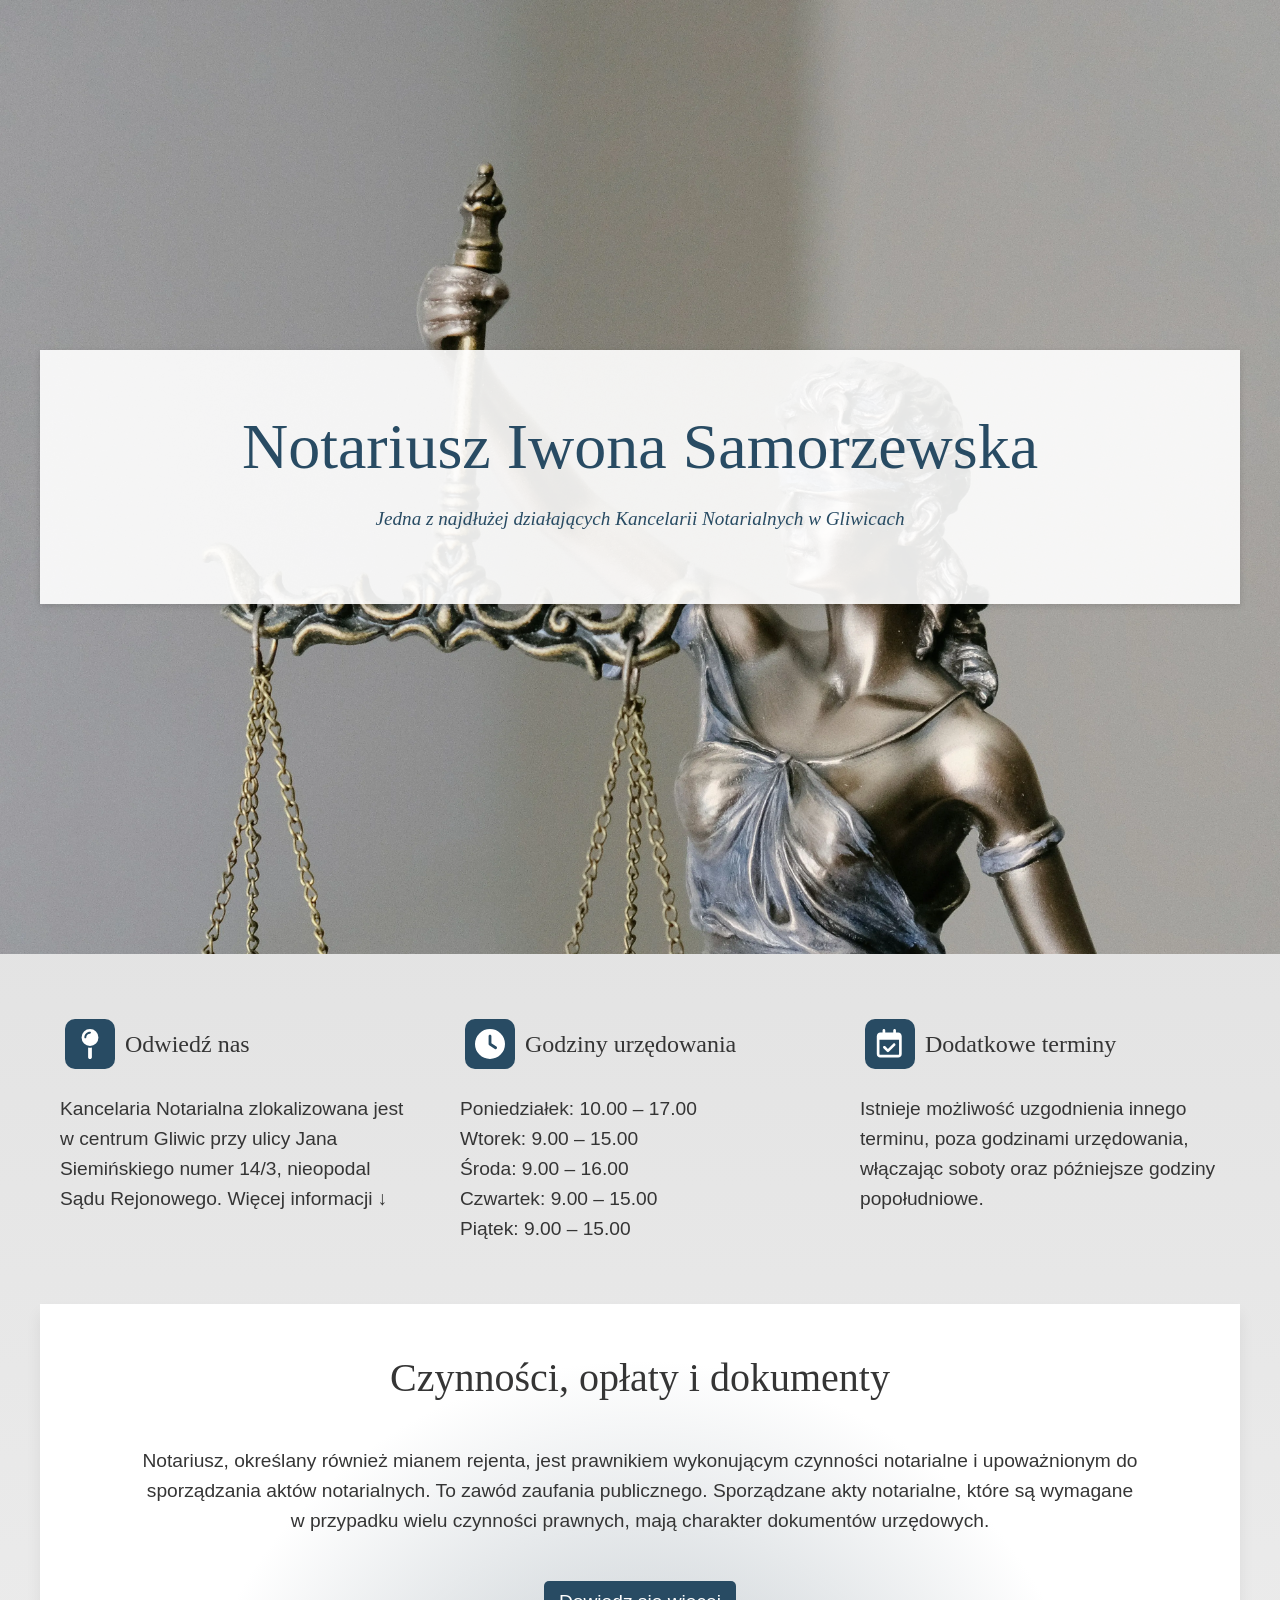
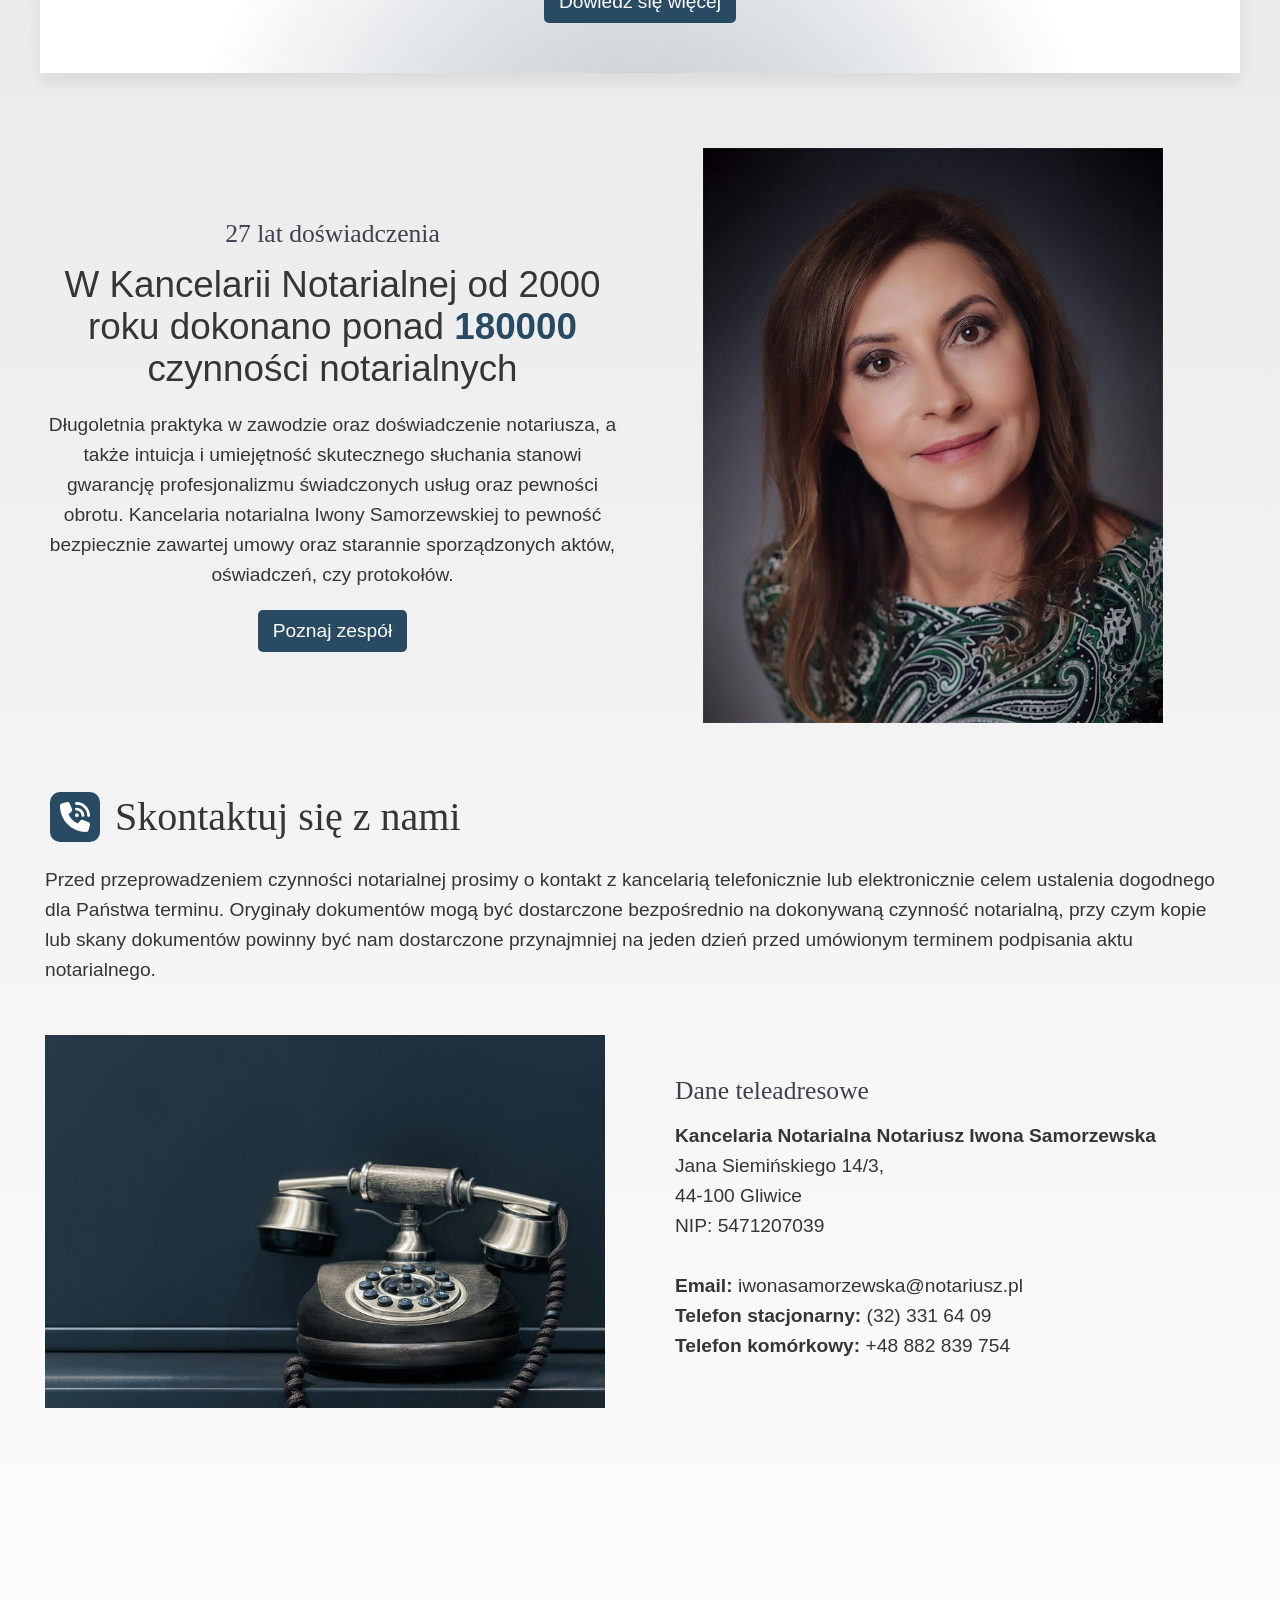
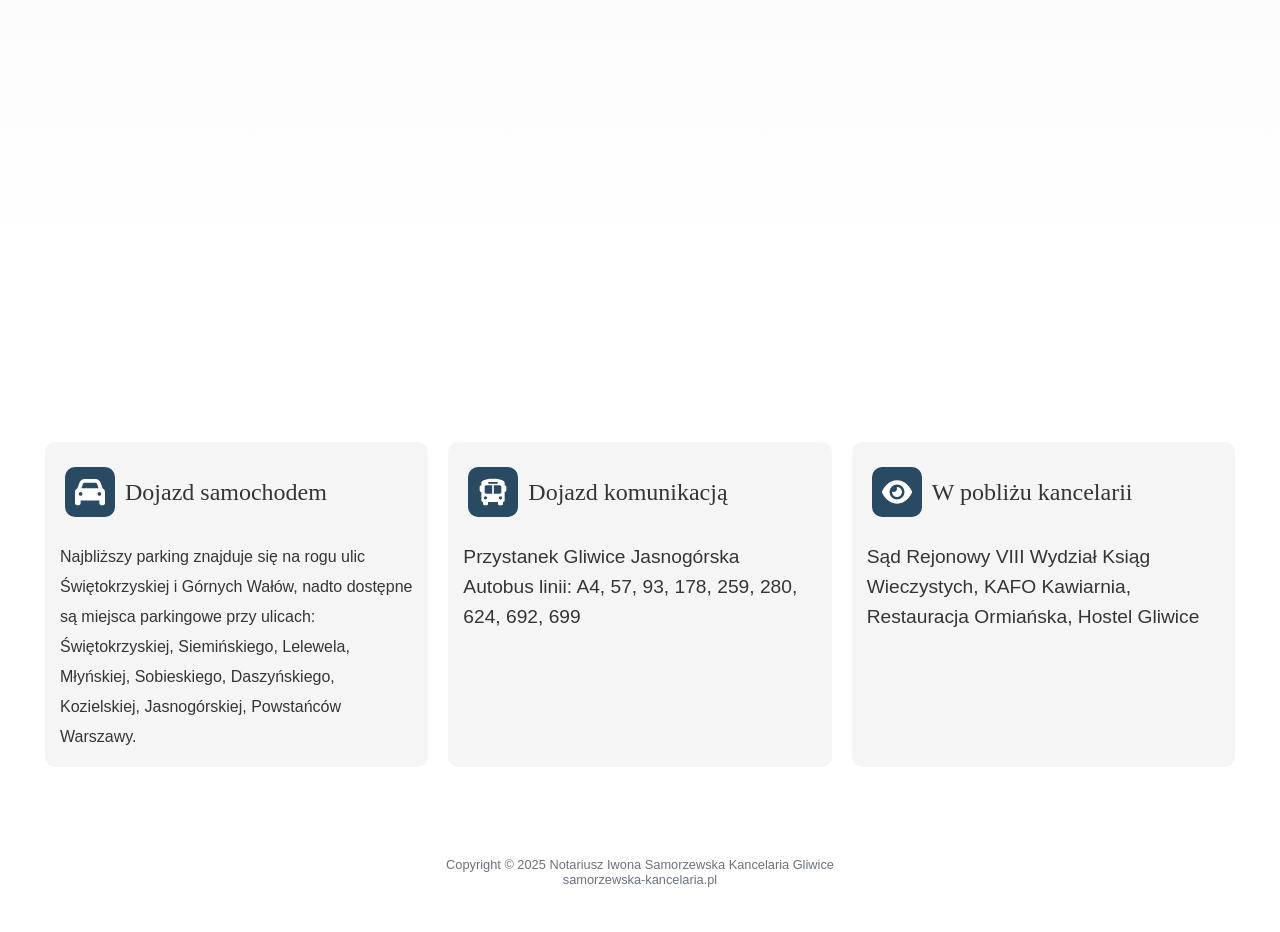
==== commit 23eaa8fc: "2025-update" ====
--- a/index.html
+++ b/index.html
@@ -9,6 +9,7 @@
       content="Notariusz Gliwice, ul. Siemińskiego 14/3, Kancelaria Notarialna Iwona Samorzewska - Akty, spadki, sprzedaże, darowizny, poświadczenia"
     />
     <link rel="canonical" href="https://samorzewska-kancelaria.pl/" />
+    <link rel="icon" type="image/png" href="assets/favicon.ico" />
     <meta property="og:type" content="website" />
     <meta
       property="og:title"
@@ -185,7 +186,11 @@
             >
           </div>
           <div id="i6sl0p" class="gjs-grid-column feature-item">
-            <img id="if8xew" alt="Notariusz Iwona Samorzewska" src="assets/iwona_samorzewska_4x5.jpg" />
+            <img
+              id="if8xew"
+              alt="Notariusz Iwona Samorzewska"
+              src="assets/iwona_samorzewska_4x5.jpg"
+            />
           </div>
         </div>
       </div>
@@ -375,7 +380,7 @@
     <div id="iv3be5" class="gjs-grid-row">
       <div id="ilriti" class="gjs-grid-column">
         <div id="it6g1v" class="gjs-text-blue">
-          Copyright © 2024 <a
+          Copyright © 2025 <a
             href="https://www.samorzewska-kancelaria.pl/"
             id="i9zfek"
             title="Kancelaria Samorzewska Notariusz "
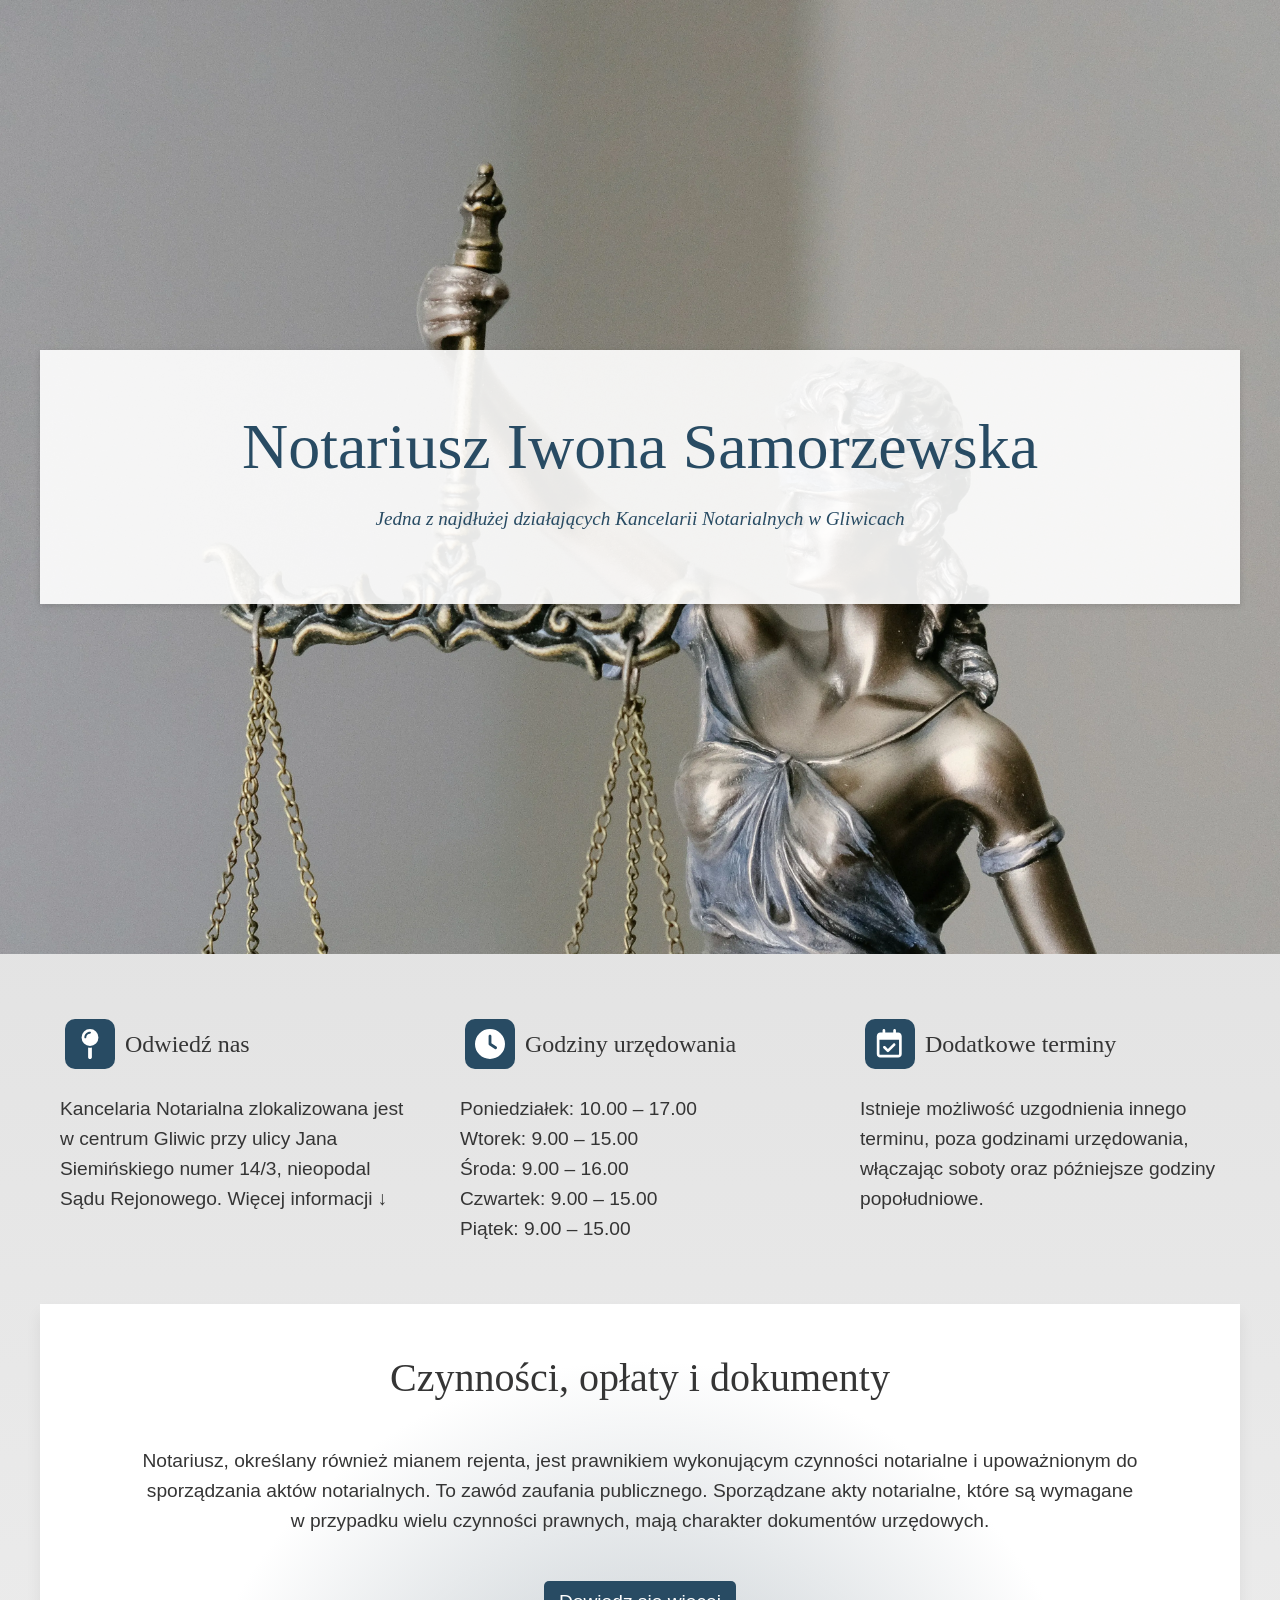
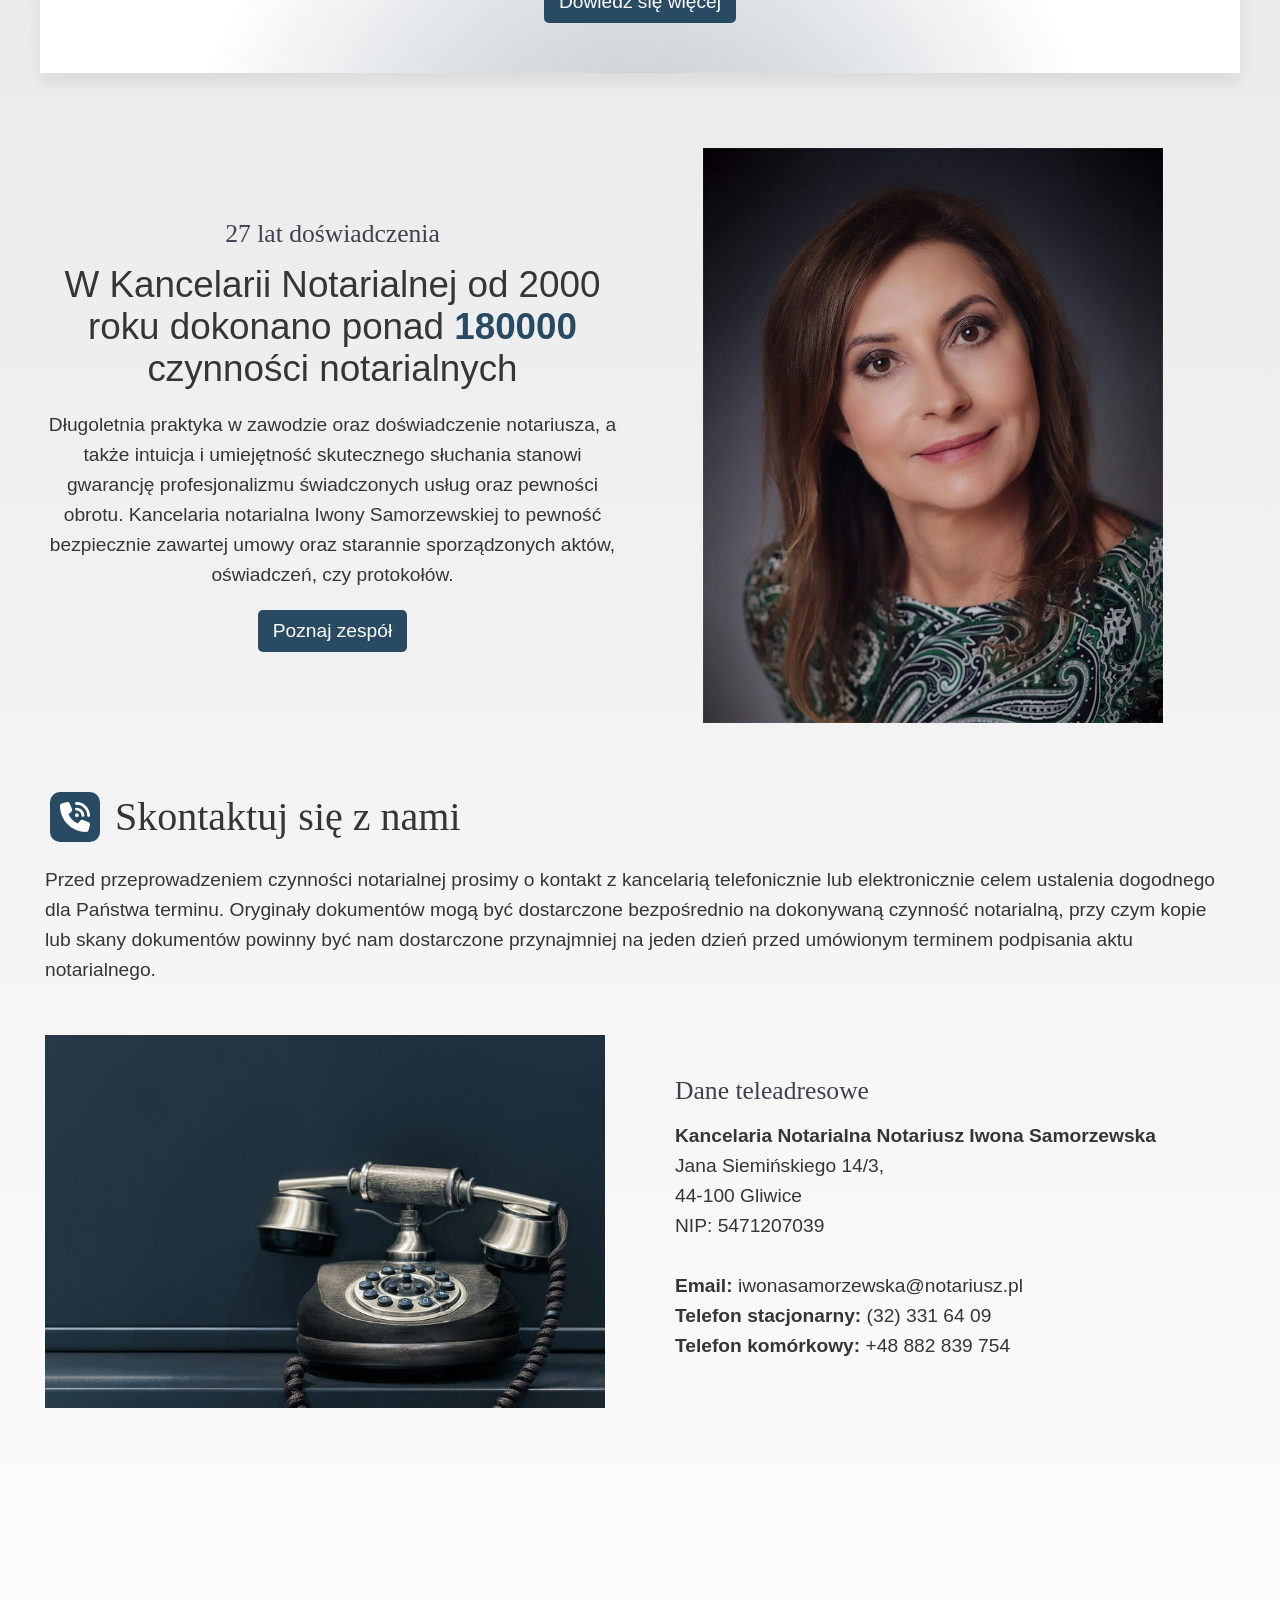
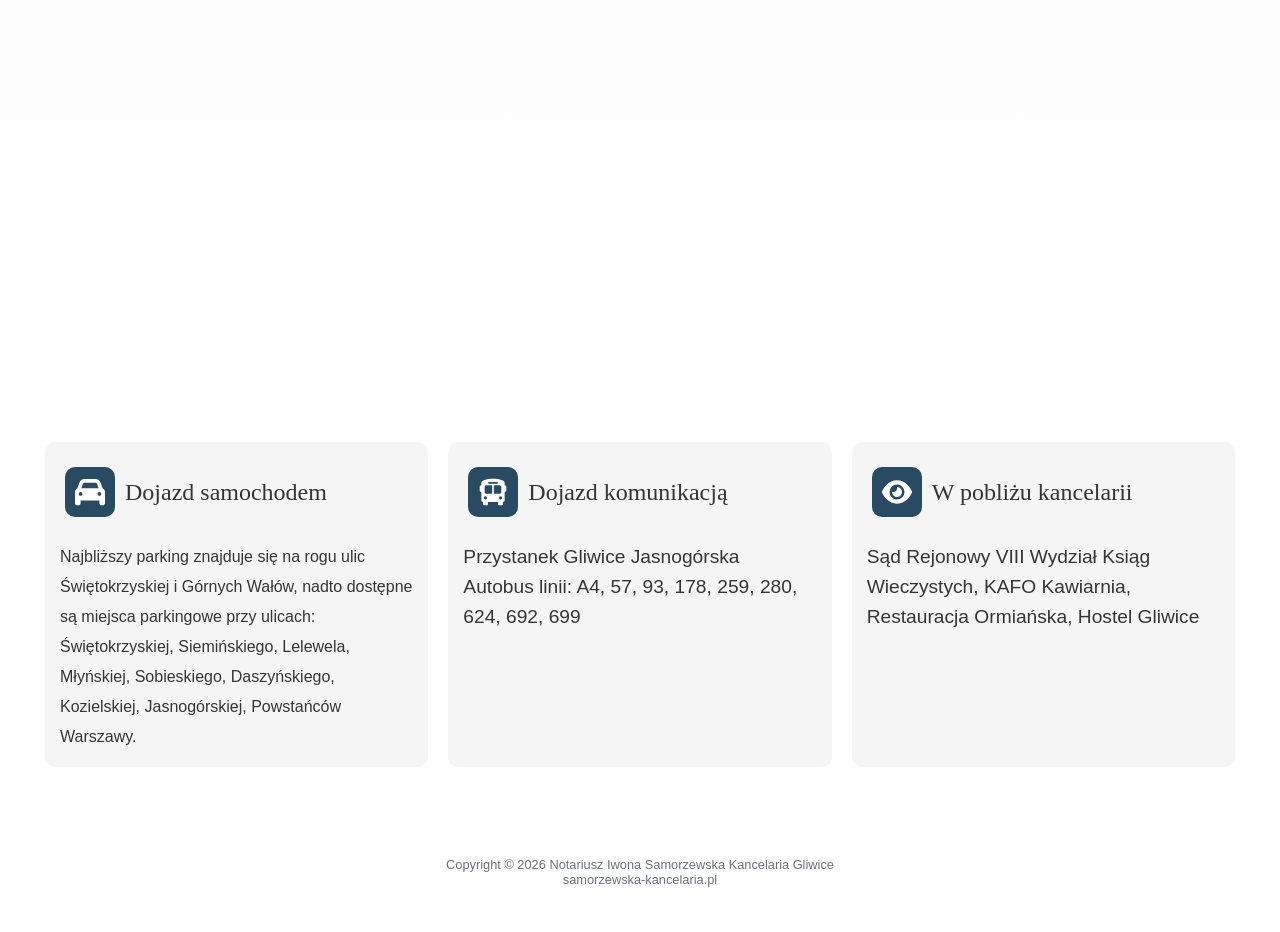
==== commit dae3da42: "Remove redundant header sections and update copyright year in multiple HTML files Co-authored-by: Co" ====
--- a/index.html
+++ b/index.html
@@ -1,4 +1,4 @@
-<!DOCTYPE html>
+<!doctype html>
 <html lang="pl">
   <head>
     <meta charset="utf-8" />
@@ -34,18 +34,6 @@
     <link rel="stylesheet" href="./css/style.css" />
   </head>
   <body id="iau9">
-    <div id="i6po" class="gjs-grid-row">
-      <div id="itjq" class="gjs-grid-column">
-        <div id="iyd2" class="gjs-grid-row">
-          <div id="iqjl" class="gjs-grid-column">
-            <div id="i8dfdt">Iwona Samorzewska Kancelaria Notarialna</div>
-          </div>
-          <div id="id7x" class="gjs-grid-column">
-            <a id="i1mew" href="" class="gjs-button">Kontakt</a>
-          </div>
-        </div>
-      </div>
-    </div>
     <div id="irz7b" class="gjs-grid-row">
       <div id="iycz3" class="gjs-grid-column">
         <h1 id="irjua" class="gjs-heading">Notariusz Iwona Samorzewska</h1>
@@ -380,7 +368,7 @@
     <div id="iv3be5" class="gjs-grid-row">
       <div id="ilriti" class="gjs-grid-column">
         <div id="it6g1v" class="gjs-text-blue">
-          Copyright © 2025 <a
+          Copyright © 2026 <a
             href="https://www.samorzewska-kancelaria.pl/"
             id="i9zfek"
             title="Kancelaria Samorzewska Notariusz "
--- a/css/style.css
+++ b/css/style.css
@@ -1 +1 @@
-* { box-sizing: border-box; } body {margin: 0;}.gjs-heading{margin:0;color:rgb(53, 53, 53);font-weight:100;font-family:Georgia, serif;}.gjs-grid-column{flex:1 1 0%;padding:5px 0;max-width:1400px;}.gjs-grid-row{display:flex;justify-content:flex-start;align-items:stretch;flex-direction:row;min-height:auto;padding:10px 0;padding-top:30px;padding-bottom:30px;padding-left:5px;padding-right:5px;}#iqjl{flex:0 1 auto;}.gjs-link{vertical-align:top;max-width:100%;display:inline-block;text-decoration:none;color:inherit;transition:color 0.3s ease 0s;}#id7x{flex:0 1 auto;display:block;padding-left:10px;padding-right:10px;}#iyd2{align-items:center;justify-content:space-between;padding-top:0px;padding-bottom:0px;background-color:rgba(255, 255, 255, 0.8);border-top-left-radius:10px;border-top-right-radius:10px;border-bottom-right-radius:10px;border-bottom-left-radius:10px;backdrop-filter:blur(13px);box-shadow:0px 2px 7px 0px rgba(0, 0, 0, 0.14) ;}#i6po{justify-content:center;position:sticky;top:15px;padding-top:0px;padding-left:20px;padding-right:20px;padding-bottom:0px;display:none;}#itjq{width:100%;max-width:1200px;}#irz7b{justify-content:center;padding-left:20px;padding-right:20px;padding-top:350px;padding-bottom:350px;background-image:url("../assets/background.webp");background-position:0px 0px;background-size:100% auto;background-repeat:no-repeat;background-attachment:fixed;background-origin:border-box;min-height:82px;margin-top:0px;margin-right:0px;margin-bottom:0px;margin-left:0px;}#iycz3{max-width:1200px;align-items:center;display:flex;flex-direction:column;gap:10px;margin-top:0px;margin-right:0px;margin-bottom:0px;margin-left:0px;background-color:rgba(255, 255, 255, 0.9);padding-top:60px;padding-right:0px;padding-bottom:60px;padding-left:0px;box-shadow:0 2px 7px 0 rgba(0, 0, 0, 0.14) ;}#irjua{font-size:4rem;text-align:center;font-family:Georgia, serif;color:rgba(40, 75, 99, 100);}#itndw{padding:10px;max-width:750px;text-align:center;font-family:Georgia, serif;margin-bottom:0px;}.text-content{line-height:20px;}.text-main-content{line-height:30px;font-size:1.2rem;margin-top:0px;margin-right:0px;margin-bottom:70px;margin-left:0px;padding-top:10px;padding-right:208px;padding-bottom:10px;padding-left:0px;color:rgb(53, 53, 53);text-align:left;font-weight:100;font-family:Helvetica, sans-serif;}#iau9{font-family:Arial, Helvetica, sans-serif;background-image:linear-gradient(180deg, rgba(217, 217, 217, 1), white 84%);background-position:0px 0px;background-size:100% 100%;background-repeat:repeat;background-attachment:scroll;background-origin:padding-box;color:#475569;}#imymf{max-width:1200px;align-items:center;display:flex;flex-direction:column;}#feature-section{justify-content:center;padding-top:5px;padding-bottom:5px;}#ib541{gap:100px;justify-content:space-between;padding-bottom:0px;padding-top:5px;}#i8w4i{max-width:1200px;display:flex;flex-direction:column;}#ioyxg{justify-content:center;padding-top:5px;padding-bottom:5px;}.gjs-grid-column.feature-item{padding-top:15px;padding-right:15px;padding-bottom:15px;padding-left:15px;display:flex;flex-direction:column;gap:15px;min-width:30%;}#i6fjjy{padding:10px;max-width:1200px;margin-bottom:0px;padding-left:0px;padding-right:0px;text-align:left;padding-top:10px;padding-bottom:10px;margin-top:0px;margin-right:0px;margin-left:0px;}#infwen{max-width:1200px;align-items:center;display:flex;flex-direction:column;}#testimonial-section{justify-content:center;}.gjs-grid-column.testimonial-item{padding-top:15px;padding-right:15px;padding-bottom:15px;padding-left:15px;display:flex;flex-direction:column;gap:15px;min-width:45%;background-color:rgba(247, 247, 247, 0.23);border-top-left-radius:5px;border-top-right-radius:5px;border-bottom-right-radius:5px;border-bottom-left-radius:5px;align-items:flex-start;border-top-width:1px;border-right-width:1px;border-bottom-width:1px;border-left-width:1px;border-top-style:solid;border-right-style:solid;border-bottom-style:solid;border-left-style:solid;border-top-color:rgba(0, 0, 0, 0.06);border-right-color:rgba(0, 0, 0, 0.06);border-bottom-color:rgba(0, 0, 0, 0.06);border-left-color:rgba(0, 0, 0, 0.06);}#ilriti{max-width:1200px;display:flex;flex-direction:column;}#iv3be5{justify-content:center;padding-top:30px;padding-left:20px;padding-right:20px;padding-bottom:30px;}#it6g1v{padding:10px;text-align:center;font-size:0.8rem;margin-top:0px;opacity:75%;color:rgba(60,66, 79, 100);font-family:Helvetica, sans-serif;}.gjs-button{vertical-align:top;max-width:100%;display:inline-block;text-decoration:none;color:white;padding-right:15px;padding-bottom:10px;padding-left:15px;border-top-left-radius:5px;border-top-right-radius:5px;border-bottom-right-radius:5px;border-bottom-left-radius:5px;padding-top:10px;font-size:1.2rem;text-align:center;background-image:linear-gradient(rgba(40, 75, 99, 100) 1%, rgba(40, 75, 99, 100) 100%);background-position:0px 0px;background-size:100% 100%;background-repeat:repeat;background-attachment:scroll;background-origin:padding-box;font-family:Helvetica, sans-serif;font-weight:100;}.gjs-text-blue{color:rgba(111, 148, 89, 100);}#in201n{padding:10px;max-width:1000px;margin-bottom:35px;padding-left:0px;padding-right:0px;text-align:center;margin-top:35px;}#ik2rdi{max-width:1200px;align-items:center;display:flex;flex-direction:column;padding-top:50px;padding-right:50px;padding-bottom:50px;padding-left:50px;border-top-left-radius:0px;border-top-right-radius:0px;border-bottom-right-radius:0px;border-bottom-left-radius:0px;border-top-width:0px;border-right-width:0px;border-bottom-width:0px;border-left-width:0px;border-top-style:solid;border-right-style:solid;border-bottom-style:solid;border-left-style:solid;border-top-color:rgba(0, 0, 0, 0.06);border-right-color:rgba(0, 0, 0, 0.06);border-bottom-color:rgba(0, 0, 0, 0.06);border-left-color:rgba(0, 0, 0, 0.06);background-image:radial-gradient(515px at 50% 141%, rgba(40, 75, 99, 0.22) 10%, white 90%);background-position:0px 0px;background-size:100% 100%;background-repeat:repeat;background-attachment:scroll;background-origin:padding-box;box-shadow:0px 10px 15px 0 rgba(0, 0, 0, 0.07) ;}#iz29ek{justify-content:center;padding-bottom:20px;padding-left:5px;padding-right:5px;padding-top:5px;}.gjs-link:hover{color:rgba(40, 75, 99, 100);text-decoration:underline;}.gjs-icon{display:inline-block;text-decoration:none;color:inherit;vertical-align:middle;fill:currentColor;width:50px;height:50px;}.gjs-icon.gjs-feature-icon{padding-top:10px;padding-right:10px;padding-bottom:10px;padding-left:10px;background-color:rgba(40, 75, 99, 100);color:white;border-top-left-radius:10px;border-top-right-radius:10px;border-bottom-right-radius:10px;border-bottom-left-radius:10px;}#i83vu9{font-size:2.5rem;text-align:center;}#i8dfdt{padding:10px;font-weight:400;font-family:Helvetica, sans-serif;}.gjs-heading.gjs-text-blue{color:rgba(111, 148, 89, 100);}#iko0tr{height:500px;margin-top:0px;margin-right:0px;margin-bottom:0px;margin-left:0px;padding-top:0px;padding-right:0px;padding-bottom:0px;padding-left:0px;width:100%;}#i432i{color:rgba(40, 75, 99, 100);}#i1mew{background-image:linear-gradient(rgba(40, 75, 99, 100) 1%, rgba(40, 75, 99, 100) 100%);background-position:0px 0px;background-size:100% 100%;background-repeat:repeat;background-attachment:scroll;background-origin:padding-box;}#ikm9s7{font-size:1.6rem;margin-bottom:15px;color:rgba(60,66, 79, 100);text-align:center;width:100%;}#iz0e2s{color:rgba(40, 75, 99, 100);font-family:Arial, Helvetica, sans-serif;font-weight:600;}#i8n0jx{font-size:2.3rem;margin-bottom:10px;max-width:1200px;text-align:center;padding-top:0px;padding-right:0px;padding-bottom:0px;padding-left:0px;font-family:Helvetica, sans-serif;font-weight:400;}#i4ur6t{padding:10px;max-width:1200px;padding-left:0px;padding-right:0px;text-align:center;margin-bottom:10px;}#itm76f{display:flex;flex-direction:column;align-items:flex-start;justify-content:center;}#iwhpgh{color:black;max-width:100%;}#iegcpp{gap:70px;justify-content:space-between;}#i2bu46{max-width:1200px;align-items:center;display:flex;flex-direction:column;}#i5w2ki{justify-content:center;padding-top:30px;padding-right:0px;padding-bottom:30px;padding-left:0px;flex-direction:row;align-items:stretch;display:none;}#iafzgg{font-size:1.6rem;margin-bottom:5px;color:rgba(60,66, 79, 100);text-align:left;width:100%;}#kontakt{padding:10px;max-width:1200px;padding-left:0px;padding-right:0px;text-align:left;width:100%;margin-bottom:0px;}#i1x47v{display:flex;flex-direction:column;align-items:flex-start;justify-content:center;}#ipxmyp{color:black;max-width:100%;}#icwz5z{gap:70px;justify-content:space-between;padding-bottom:0px;}#ij7fmu{display:block;flex:0 1 auto;}#ia3ny8{font-size:1.5rem;font-weight:100;display:flex;}#in6zqk{padding:10px;padding-left:0px;padding-right:0px;margin-top:0px;margin-right:0px;margin-bottom:0px;margin-left:0px;padding-bottom:0px;padding-top:0px;}#i1bokv{align-items:stretch;text-align:left;}#iipnnj{padding:10px;padding-left:0px;padding-right:0px;text-align:left;margin-bottom:0px;padding-bottom:0px;padding-top:0px;}#iyznvm{padding:10px;padding-left:0px;padding-right:0px;text-align:left;margin-bottom:0px;padding-bottom:0px;padding-top:0px;}#i6vc68{width:100%;flex-wrap:wrap;justify-content:flex-start;gap:10px;}#ia7zu9{padding-top:5px;padding-right:5px;padding-bottom:5px;padding-left:5px;}#ie5135{padding-top:5px;padding-right:0px;padding-bottom:5px;padding-left:0px;flex:0 0 auto;align-self:center;}#iev1pf{padding-top:10px;padding-right:10px;padding-bottom:10px;padding-left:10px;align-self:center;}#iiixob{padding-top:5px;padding-right:0px;padding-bottom:5px;padding-left:0px;flex:0 0 auto;align-self:center;}#io3fhf{font-size:1.5rem;font-weight:100;display:flex;}#iyng1k{padding-top:10px;padding-right:10px;padding-bottom:10px;padding-left:10px;align-self:center;}#inju0h{padding-top:5px;padding-right:5px;padding-bottom:5px;padding-left:5px;}#iwgl8h{padding-top:5px;padding-right:0px;padding-bottom:5px;padding-left:0px;flex:0 0 auto;align-self:center;}#ik79fr{font-size:1.5rem;font-weight:100;display:flex;}#iou8wk{padding-top:10px;padding-right:10px;padding-bottom:10px;padding-left:10px;align-self:center;}#inkpuw{padding-top:5px;padding-right:5px;padding-bottom:5px;padding-left:5px;}#iiwuk6{font-size:1.5rem;}#imnaog{display:block;flex:0 1 auto;}#iwveu3{padding-top:5px;padding-right:0px;padding-bottom:5px;padding-left:0px;flex:0 0 auto;align-self:center;}#ijqs14{padding-top:10px;padding-right:10px;padding-bottom:10px;padding-left:10px;align-self:center;}#iu48d7{padding-top:5px;padding-right:5px;padding-bottom:5px;padding-left:5px;}#iw0j2l{font-size:2.5rem;margin-bottom:0px;text-align:left;padding-left:5px;}.gjs-container{width:90%;margin:0 auto;max-width:1200px;}.gjs-section{display:flex;padding:50px 0;}#i3zyr9{display:none;}#i6m3ug{display:block;flex:0 1 auto;}#ilstbv{padding-top:5px;padding-right:0px;padding-bottom:5px;padding-left:0px;flex:0 0 auto;align-self:center;}#i9slge{font-size:1.5rem;font-weight:100;display:flex;}#iz9nbk{padding-top:10px;padding-right:10px;padding-bottom:10px;padding-left:10px;align-self:center;}#i92jei{padding-top:5px;padding-right:5px;padding-bottom:5px;padding-left:5px;}#im99va{padding:10px;padding-left:0px;padding-right:0px;margin-top:0px;margin-right:0px;margin-bottom:0px;margin-left:0px;padding-bottom:0px;padding-top:0px;font-size:1rem;}#imc34h{align-items:stretch;text-align:left;background-color:rgb(245,245,245);border-top-left-radius:10px;border-top-right-radius:10px;border-bottom-right-radius:10px;border-bottom-left-radius:10px;}#i2trwh{width:100%;flex-wrap:wrap;justify-content:flex-start;gap:20px;}#i893as{max-width:1200px;display:flex;flex-direction:column;}#i3wzvd{justify-content:center;padding-bottom:10px;padding-top:10px;}#iaaw5b{display:block;flex:0 1 auto;}#iixhp3{padding-top:5px;padding-right:0px;padding-bottom:5px;padding-left:0px;flex:0 0 auto;align-self:center;}#ikkn52{font-size:1.5rem;font-weight:100;display:flex;}#iw6r2l{padding-top:10px;padding-right:10px;padding-bottom:10px;padding-left:10px;align-self:center;}#iq52ki{padding-top:5px;padding-right:5px;padding-bottom:5px;padding-left:5px;}#i20wmw{padding:10px;padding-left:0px;padding-right:0px;margin-top:0px;margin-right:0px;margin-bottom:0px;margin-left:0px;padding-bottom:0px;padding-top:0px;}#it7rvf{align-items:stretch;text-align:left;background-color:rgb(245,245,245);border-top-left-radius:10px;border-top-right-radius:10px;border-bottom-right-radius:10px;border-bottom-left-radius:10px;}#i9x5qd{display:block;flex:0 1 auto;}#i0eq8l{padding-top:5px;padding-right:0px;padding-bottom:5px;padding-left:0px;flex:0 0 auto;align-self:center;}#i344xj{font-size:1.5rem;font-weight:100;display:flex;}#ihusx2{padding-top:10px;padding-right:10px;padding-bottom:10px;padding-left:10px;align-self:center;}#ig61dq{padding-top:5px;padding-right:5px;padding-bottom:5px;padding-left:5px;}#idzgiq{padding:10px;padding-left:0px;padding-right:0px;margin-top:0px;margin-right:0px;margin-bottom:0px;margin-left:0px;padding-bottom:0px;padding-top:0px;}#ikp7jg{align-items:stretch;text-align:left;background-color:rgb(245,245,245);border-top-left-radius:10px;border-top-right-radius:10px;border-bottom-right-radius:10px;border-bottom-left-radius:10px;}#ieh0dv{padding:10px;font-weight:400;font-family:Helvetica, sans-serif;}#igcvju{flex:0 1 auto;}#i0u41c{background-image:linear-gradient(rgba(40, 75, 99, 100) 1%, rgba(40, 75, 99, 100) 100%);background-position:0px 0px;background-size:100% 100%;background-repeat:repeat;background-attachment:scroll;background-origin:padding-box;}#itnwmp{flex:0 1 auto;display:block;padding-left:10px;padding-right:10px;}#iuspmx{align-items:center;justify-content:space-between;padding-top:0px;padding-bottom:0px;background-color:rgba(255, 255, 255, 0.8);border-top-left-radius:10px;border-top-right-radius:10px;border-bottom-right-radius:10px;border-bottom-left-radius:10px;backdrop-filter:blur(13px);box-shadow:0px 2px 7px 0px rgba(0, 0, 0, 0.14) ;}#iyqdc5{width:100%;max-width:1200px;}#iqd4m2{justify-content:center;position:sticky;top:15px;padding-top:0px;padding-left:20px;padding-right:20px;padding-bottom:0px;display:none;}#ixpxmy{font-size:4rem;text-align:center;font-family:Georgia, serif;color:rgba(40, 75, 99, 100);}#i6ajej{color:rgba(40, 75, 99, 100);}#iohgij{padding:10px;max-width:750px;text-align:center;font-family:Georgia, serif;margin-bottom:0px;}#i0w288{max-width:1200px;align-items:center;display:flex;flex-direction:column;gap:10px;margin-top:0px;margin-right:0px;margin-bottom:0px;margin-left:0px;background-color:rgba(255, 255, 255, 0.9);padding-top:60px;padding-right:0px;padding-bottom:60px;padding-left:0px;box-shadow:0 2px 7px 0 rgba(0, 0, 0, 0.14) ;}#i5jj3f{justify-content:center;padding-left:20px;padding-right:20px;background-image:url("../assets/background.webp");background-position:0px 0px;background-size:100% auto;background-repeat:no-repeat;background-attachment:fixed;background-origin:border-box;min-height:82px;margin-top:0px;margin-right:0px;margin-bottom:0px;margin-left:0px;}#is8x5k{padding:10px;padding-left:0px;padding-right:0px;text-align:left;margin-bottom:0px;padding-bottom:0px;padding-top:0px;}#i4khwd{display:block;flex:0 1 auto;}#ia1gti{padding-top:5px;padding-right:0px;padding-bottom:5px;padding-left:0px;flex:0 0 auto;align-self:center;}#iyhp32{font-size:1.5rem;font-weight:100;display:flex;}#i22dgq{padding-top:10px;padding-right:10px;padding-bottom:10px;padding-left:10px;align-self:center;}#i2cf8l{padding-top:5px;padding-right:5px;padding-bottom:5px;padding-left:5px;}#ixw6g6{padding:10px;padding-left:0px;padding-right:0px;margin-top:0px;margin-right:0px;margin-bottom:0px;margin-left:0px;padding-bottom:0px;padding-top:0px;}#idgiq5{align-items:stretch;text-align:left;background-color:rgb(245,245,245);border-top-left-radius:10px;border-top-right-radius:10px;border-bottom-right-radius:10px;border-bottom-left-radius:10px;}#iqavu9{padding-top:5px;padding-right:0px;padding-bottom:5px;padding-left:0px;flex:0 0 auto;align-self:center;}#i0umzo{font-size:1.5rem;}#isvjhp{font-size:1.5rem;font-weight:100;display:flex;}#i2gkdi{padding-top:10px;padding-right:10px;padding-bottom:10px;padding-left:10px;align-self:center;}#ihjgkz{padding-top:5px;padding-right:5px;padding-bottom:5px;padding-left:5px;}#it0km1{padding:10px;padding-left:0px;padding-right:0px;text-align:left;margin-bottom:0px;padding-bottom:0px;padding-top:0px;}#i2q014{width:100%;flex-wrap:wrap;justify-content:flex-start;gap:10px;padding-top:20px;padding-bottom:20px;}#i29bvd{max-width:1200px;display:flex;flex-direction:column;}#iexyea{justify-content:center;padding-top:20px;padding-bottom:10px;}#izk4u9{display:block;flex:0 1 auto;}#iqumsa{padding-top:5px;padding-right:0px;padding-bottom:5px;padding-left:0px;flex:0 0 auto;align-self:center;}#i9rswu{font-size:2.5rem;margin-bottom:0px;text-align:left;padding-left:5px;}#i8f5dq{padding-top:10px;padding-right:10px;padding-bottom:10px;padding-left:10px;align-self:center;}#i3gyyn{padding-top:5px;padding-right:5px;padding-bottom:5px;padding-left:5px;}#i11isi{padding:10px;max-width:1200px;margin-bottom:0px;padding-left:0px;padding-right:0px;text-align:left;padding-top:10px;padding-bottom:10px;margin-top:0px;margin-right:0px;margin-left:0px;}#ib31qi{gap:100px;justify-content:space-between;padding-bottom:0px;}#io03wa{color:black;max-width:100%;}#ioje9j{font-size:1.6rem;margin-bottom:5px;color:rgba(60,66, 79, 100);text-align:left;width:100%;}#ic805g{padding:10px;max-width:1200px;padding-left:0px;padding-right:0px;text-align:left;width:100%;margin-bottom:0px;}#iw8igc{display:flex;flex-direction:column;align-items:flex-start;justify-content:center;}#i6dsop{gap:70px;justify-content:space-between;}#i14g8f{max-width:1200px;align-items:center;display:flex;flex-direction:column;}#ig9yfb{justify-content:center;display:none;}#itglin{padding:10px;text-align:center;font-size:0.8rem;margin-top:0px;opacity:75%;color:rgba(60,66, 79, 100);font-family:Helvetica, sans-serif;}#id1q4e{max-width:1200px;display:flex;flex-direction:column;}#i6vj39{justify-content:center;padding-top:30px;padding-left:20px;padding-right:20px;padding-bottom:30px;}#ik2rdj{font-family:Arial, Helvetica, sans-serif;background-image:linear-gradient(180deg, rgba(217, 217, 217, 1), white 84%);background-position:0px 0px;background-size:100% 100%;background-repeat:repeat;background-attachment:scroll;background-origin:padding-box;color:#475569;}#iic2tn{padding-top:5px;padding-right:0px;padding-bottom:5px;padding-left:0px;flex:0 0 auto;align-self:center;}#iss1wt{font-size:1.5rem;font-weight:100;display:flex;}#iggz9a{padding-top:10px;padding-right:10px;padding-bottom:10px;padding-left:10px;align-self:center;}#iqbnbg{padding-top:5px;padding-right:5px;padding-bottom:5px;padding-left:5px;}#ibpsbn{display:block;flex:0 1 auto;}#i2umto{display:block;flex:0 1 auto;}#icjnet{font-family:Helvetica, sans-serif;font-weight:100;font-size:1.2rem;}#i4vpkz{font-family:Helvetica, sans-serif;font-weight:100;font-size:1.2rem;}#i0z46g{font-family:Helvetica, sans-serif;font-weight:100;font-size:1.2rem;}#in0x7y{font-family:Helvetica, sans-serif;font-weight:100;font-size:1.2rem;}#ie279j{font-family:Helvetica, sans-serif;font-weight:100;font-size:1.2rem;}#imt6xh{font-size:1.5rem;font-weight:100;display:flex;padding-top:20px;}#im5nax{background-color:rgb(245,245,245);border-top-left-radius:10px;border-top-right-radius:10px;border-bottom-right-radius:10px;border-bottom-left-radius:10px;}#iswxen{background-color:rgb(245,245,245);border-top-left-radius:10px;border-top-right-radius:10px;border-bottom-right-radius:10px;border-bottom-left-radius:10px;}#i62ur6{padding-top:10px;padding-bottom:10px;padding-left:5px;padding-right:5px;flex-direction:column;}#i0w9uv{padding-top:10px;padding-bottom:10px;}#id95ce{color:rgb(53, 53, 53);}#irpswd{padding-top:10px;padding-bottom:10px;}#igkhfl{line-height:30px;}#ip259s{color:rgb(53, 53, 53);}#imlnd9{font-family:Helvetica, sans-serif;font-weight:100;font-size:1.2rem;}#iw8tfd{padding-top:10px;padding-bottom:10px;}#iq4i0b{padding-top:10px;padding-bottom:10px;}#islvjh{padding-top:30px;padding-bottom:0px;flex-direction:column;align-items:stretch;padding-left:5px;padding-right:5px;}#iml9qb{padding-top:10px;padding-bottom:10px;}#i2mz5r{display:block;flex:0 1 auto;}#ihyklm{padding-top:5px;padding-right:0px;padding-bottom:5px;padding-left:0px;flex:0 0 auto;align-self:center;}#if8cqh{font-size:1.5rem;font-weight:100;display:flex;}#igoiet{padding-top:10px;padding-right:10px;padding-bottom:10px;padding-left:10px;align-self:center;}#i89qwk{padding-top:5px;padding-right:5px;padding-bottom:5px;padding-left:5px;}#i8u20z{padding:10px;padding-left:0px;padding-right:0px;text-align:left;margin-bottom:0px;padding-bottom:0px;padding-top:0px;}#i8o9le{background-color:rgb(245,245,245);border-top-left-radius:10px;border-top-right-radius:10px;border-bottom-right-radius:10px;border-bottom-left-radius:10px;}#ia1fhr{display:block;flex:0 1 auto;}#i9vsyj{padding-top:5px;padding-right:0px;padding-bottom:5px;padding-left:0px;flex:0 0 auto;align-self:center;}#i7fhnl{font-size:1.5rem;font-weight:100;display:flex;}#insg2q{padding-top:10px;padding-right:10px;padding-bottom:10px;padding-left:10px;align-self:center;}#i3crhf{padding-top:5px;padding-right:5px;padding-bottom:5px;padding-left:5px;}#i45byk{padding:10px;padding-left:0px;padding-right:0px;margin-top:0px;margin-right:0px;margin-bottom:0px;margin-left:0px;padding-bottom:0px;padding-top:0px;}#i2u097{align-items:stretch;text-align:left;background-color:rgb(245,245,245);border-top-left-radius:10px;border-top-right-radius:10px;border-bottom-right-radius:10px;border-bottom-left-radius:10px;}#ibb74x{display:block;flex:0 1 auto;}#i34rbb{padding-top:5px;padding-right:0px;padding-bottom:5px;padding-left:0px;flex:0 0 auto;align-self:center;}#ikgl6l{font-size:1.5rem;}#ilvgak{font-size:1.5rem;font-weight:100;display:flex;}#i818lw{padding-top:10px;padding-right:10px;padding-bottom:10px;padding-left:10px;align-self:center;}#irmp5s{padding-top:5px;padding-right:5px;padding-bottom:5px;padding-left:5px;}#ihwmb3{padding:10px;padding-left:0px;padding-right:0px;text-align:left;margin-bottom:0px;padding-bottom:0px;padding-top:0px;}#i43ygq{background-color:rgb(245,245,245);border-top-left-radius:10px;border-top-right-radius:10px;border-bottom-right-radius:10px;border-bottom-left-radius:10px;}#iq194j{width:100%;flex-wrap:wrap;justify-content:flex-start;gap:10px;}#iifwvk{display:block;flex:0 1 auto;}#ie5xpr{padding-top:5px;padding-right:0px;padding-bottom:5px;padding-left:0px;flex:0 0 auto;align-self:center;}#iyizrf{font-size:1.5rem;font-weight:100;display:flex;}#ijif21{padding-top:10px;padding-right:10px;padding-bottom:10px;padding-left:10px;align-self:center;}#iti2q1{padding-top:5px;padding-right:5px;padding-bottom:5px;padding-left:5px;}#ih2r8b{padding:10px;padding-left:0px;padding-right:0px;text-align:left;margin-bottom:0px;padding-bottom:0px;padding-top:0px;}#ina7vw{background-color:rgb(245,245,245);border-top-left-radius:10px;border-top-right-radius:10px;border-bottom-right-radius:10px;border-bottom-left-radius:10px;}#iv2kkd{display:block;flex:0 1 auto;}#i9paeh{padding-top:5px;padding-right:0px;padding-bottom:5px;padding-left:0px;flex:0 0 auto;align-self:center;}#iuzhmv{font-size:1.5rem;font-weight:100;display:flex;}#ia8s9c{padding-top:10px;padding-right:10px;padding-bottom:10px;padding-left:10px;align-self:center;}#i4shjd{padding-top:5px;padding-right:5px;padding-bottom:5px;padding-left:5px;}#inn7lg{padding:10px;padding-left:0px;padding-right:0px;text-align:left;margin-bottom:0px;padding-bottom:0px;padding-top:0px;}#issddx{background-color:rgb(245,245,245);border-top-left-radius:10px;border-top-right-radius:10px;border-bottom-right-radius:10px;border-bottom-left-radius:10px;}#i10xll{padding-bottom:5px;}#iymjcj{padding-top:10px;padding-bottom:10px;}#ikqk04{padding-top:10px;padding-bottom:10px;}#i3zxpu{line-height:30px;}#igicdo{padding:10px;padding-left:0px;padding-right:0px;text-align:left;margin-bottom:0px;padding-bottom:0px;padding-top:0px;}#imcwqo{color:rgb(53, 53, 53);}#i4kxvj{font-family:Helvetica, sans-serif;font-weight:100;font-size:1.2rem;}#i1q681{padding-top:10px;padding-bottom:10px;}#i67uq4{color:rgb(53, 53, 53);}#iptu9n{color:rgb(53, 53, 53);}#izu6yf{color:rgb(53, 53, 53);}#i4gdfk{color:rgb(53, 53, 53);}#id1c1h{color:black;max-width:100%;}#iyqc2n{color:black;max-width:100%;}#i1fdza{line-height:30px;}#iokc7e{line-height:30px;}#i6h5xr{line-height:30px;}#i5t04s{line-height:30px;}#ibtpdt{line-height:30px;}#iyspkw{line-height:30px;}#ic9jtd{line-height:30px;}#ikdfjx{line-height:30px;}#itiskm{line-height:30px;}#i311lr{line-height:30px;}#irbukj{line-height:30px;}#igk7bi{line-height:30px;}#iyc54n{line-height:30px;}#iiss2m{line-height:30px;}#ije90h{line-height:30px;}#ied5q7{line-height:30px;}#ig1keh{line-height:30px;}#i8vzna{line-height:30px;}#i9o8hs{line-height:30px;}#irsunh{line-height:30px;}#il2oio{line-height:30px;}#ihiy2h{line-height:30px;}#if9crt{line-height:30px;}#ioa7m4{line-height:30px;}#iyyvjm{line-height:30px;}#ijkzqa{line-height:30px;}#i527ml{line-height:30px;}#ie75yg{line-height:30px;}#i4ejo3{line-height:30px;}#iv5mpg{line-height:30px;}#imj0ii{line-height:30px;}#imx9nm{line-height:30px;}#igip2j{line-height:30px;}#ixl2bk{line-height:30px;}#i79egh{line-height:30px;}#ignaky{line-height:30px;}#inrl1v{line-height:30px;}#ikf9zg{line-height:30px;}#iqen57{line-height:30px;}#iy6vy8{line-height:30px;}#iqtsoz{line-height:30px;}#ixn7vi{line-height:30px;}#ibnqfv{line-height:30px;}#ivfv41{line-height:30px;}#ip7zks{line-height:30px;}#ixsiol{line-height:30px;}#iiqbwk{padding:10px;}#irhvjq{padding:10px;}#ih1apo{width:100%;}#i7kfhg{width:100%;}#i07x4i{font-size:1.6rem;margin-bottom:15px;color:rgba(60,66, 79, 100);text-align:center;width:100%;}#ig8kqv{color:rgba(40, 75, 99, 100);font-family:Arial, Helvetica, sans-serif;font-weight:600;}#iso4pj{font-size:2.3rem;margin-bottom:10px;max-width:1200px;text-align:center;padding-top:0px;padding-right:0px;padding-bottom:0px;padding-left:0px;font-family:Helvetica, sans-serif;font-weight:400;}#i1wssf{padding:10px;max-width:1200px;padding-left:0px;padding-right:0px;text-align:center;margin-bottom:10px;}#i43nxt{display:flex;flex-direction:column;align-items:center;justify-content:center;}#iwgwt5{display:flex;justify-content:flex-start;}#iszhx2{background-image:linear-gradient(rgba(40, 75, 99, 100) 1%, rgba(40, 75, 99, 100) 100%);background-position:0px 0px;background-size:100% 100%;background-repeat:repeat;background-attachment:scroll;background-origin:padding-box;}#i3pixy{width:100%;flex-wrap:wrap;justify-content:flex-start;gap:10px;padding-bottom:10px;}#ic14th{max-width:1200px;display:flex;flex-direction:column;}#iy3gvg{justify-content:center;padding-top:5px;padding-bottom:5px;}#i6sl0p{align-items:center;}#if8xew{color:black;max-width:80%;}#iqayjo{padding:10px;font-weight:400;font-family:Helvetica, sans-serif;}#i5akyi{flex:0 1 auto;}#iysgdk{background-image:linear-gradient(rgba(40, 75, 99, 100) 1%, rgba(40, 75, 99, 100) 100%);background-position:0px 0px;background-size:100% 100%;background-repeat:repeat;background-attachment:scroll;background-origin:padding-box;}#iiawso{flex:0 1 auto;display:block;padding-left:10px;padding-right:10px;}#il00eu{align-items:center;justify-content:space-between;padding-top:0px;padding-bottom:0px;background-color:rgba(255, 255, 255, 0.8);border-top-left-radius:10px;border-top-right-radius:10px;border-bottom-right-radius:10px;border-bottom-left-radius:10px;backdrop-filter:blur(13px);box-shadow:0px 2px 7px 0px rgba(0, 0, 0, 0.14) ;}#iug8tj{width:100%;max-width:1200px;}#iwcioj{justify-content:center;position:sticky;top:15px;padding-top:0px;padding-left:20px;padding-right:20px;padding-bottom:0px;display:none;}#iwy4bh{font-size:4rem;text-align:center;font-family:Georgia, serif;color:rgba(40, 75, 99, 100);}#in95wu{color:rgba(40, 75, 99, 100);}#io0kzm{padding:10px;max-width:750px;text-align:center;font-family:Georgia, serif;margin-bottom:0px;}#i5htck{max-width:1200px;align-items:center;display:flex;flex-direction:column;gap:10px;margin-top:0px;margin-right:0px;margin-bottom:0px;margin-left:0px;background-color:rgba(255, 255, 255, 0.9);padding-top:60px;padding-right:0px;padding-bottom:60px;padding-left:0px;box-shadow:0 2px 7px 0 rgba(0, 0, 0, 0.14) ;}#i9b7bd{justify-content:center;padding-left:20px;padding-right:20px;background-image:url("../assets/background.webp");background-position:0px 0px;background-size:100% auto;background-repeat:no-repeat;background-attachment:fixed;background-origin:border-box;min-height:82px;margin-top:0px;margin-right:0px;margin-bottom:0px;margin-left:0px;}#i1st2t{padding:10px;}#ii72b4{max-width:1200px;display:flex;flex-direction:column;}#isx7jw{justify-content:center;padding-top:20px;padding-bottom:0px;}#ilzsoz{font-size:2.5rem;margin-bottom:0px;text-align:left;padding-left:5px;}#i075ih{padding:10px;max-width:1200px;margin-bottom:0px;padding-left:0px;padding-right:0px;text-align:left;padding-top:10px;padding-bottom:10px;margin-top:0px;margin-right:0px;margin-left:0px;}#irxv68{gap:100px;justify-content:space-between;padding-bottom:0px;padding-top:0px;}#i6ueju{color:black;max-width:70%;}#it0zkq{font-size:1.6rem;margin-bottom:5px;color:rgba(60,66, 79, 100);text-align:left;width:100%;}#ih7tov{padding:10px;max-width:1200px;padding-left:0px;padding-right:0px;text-align:left;width:100%;margin-bottom:0px;}#ing7nj{display:flex;flex-direction:column;align-items:flex-start;justify-content:center;}#i7r4pe{gap:70px;justify-content:space-between;}#iamdsr{max-width:1200px;align-items:center;display:flex;flex-direction:column;}#igoi6j{justify-content:center;padding-top:0px;}#i6ku7f{padding:10px;text-align:center;font-size:0.8rem;margin-top:0px;opacity:75%;color:rgba(60,66, 79, 100);font-family:Helvetica, sans-serif;}#ig1nla{max-width:1200px;display:flex;flex-direction:column;}#ivxqjw{justify-content:center;padding-top:30px;padding-left:20px;padding-right:20px;padding-bottom:30px;}#irkm11{font-family:Arial, Helvetica, sans-serif;background-image:linear-gradient(180deg, rgba(217, 217, 217, 1), white 84%);background-position:0px 0px;background-size:100% 100%;background-repeat:repeat;background-attachment:scroll;background-origin:padding-box;color:#475569;}#irr39v{color:black;max-width:70%;}#ie8msg{font-size:1.6rem;margin-bottom:5px;color:rgba(60,66, 79, 100);text-align:left;width:100%;}#iejc0q{padding:10px;max-width:1200px;padding-left:0px;padding-right:0px;text-align:left;width:100%;margin-bottom:0px;}#iza9q4{display:flex;flex-direction:column;align-items:flex-start;justify-content:center;}#i19v49{gap:70px;justify-content:space-between;}#i4uhvg{color:black;max-width:70%;}#itsxv5{font-size:1.6rem;margin-bottom:5px;color:rgba(60,66, 79, 100);text-align:left;width:100%;}#igbmgb{padding:10px;max-width:1200px;padding-left:0px;padding-right:0px;text-align:left;width:100%;margin-bottom:0px;}#ipb4fi{display:flex;flex-direction:column;align-items:flex-start;justify-content:center;}#inifee{gap:70px;justify-content:space-between;}#ikgek8{color:black;max-width:70%;}#ixh3om{font-size:1.6rem;margin-bottom:5px;color:rgba(60,66, 79, 100);text-align:left;width:100%;}#i6a9wh{padding:10px;max-width:1200px;padding-left:0px;padding-right:0px;text-align:left;width:100%;margin-bottom:0px;}#ibxh14{display:flex;flex-direction:column;align-items:flex-start;justify-content:center;}#i5nbjr{gap:70px;justify-content:space-between;}#i0cp37{display:flex;justify-content:center;}#iwz9sh{display:flex;justify-content:center;}#iu3p81{display:flex;justify-content:center;}#iu14zb{display:flex;justify-content:center;}#i20f0p{padding:10px;}#iy1n6s{display:block;flex:0 1 auto;}#ir8lsy{padding-top:5px;padding-right:0px;padding-bottom:5px;padding-left:0px;flex:0 0 auto;align-self:center;}#idch9s{font-size:1.5rem;font-weight:100;display:flex;}#ir6upf{padding-top:10px;padding-right:10px;padding-bottom:10px;padding-left:10px;align-self:center;}#iwu7ka{padding-top:5px;padding-right:5px;padding-bottom:5px;padding-left:5px;}#iuwbr7{padding:10px;padding-left:0px;padding-right:0px;text-align:left;margin-bottom:0px;padding-bottom:0px;padding-top:0px;}#i9cr3x{background-color:rgb(245,245,245);border-top-left-radius:10px;border-top-right-radius:10px;border-bottom-right-radius:10px;border-bottom-left-radius:10px;}#ipdr92{width:100%;flex-wrap:wrap;justify-content:flex-start;gap:10px;padding-top:20px;padding-bottom:20px;}#ioa547{max-width:1200px;display:flex;flex-direction:column;}#iuslks{justify-content:center;padding-top:5px;padding-bottom:10px;}@media (max-width: 992px){.gjs-grid-row{flex-direction:column;}#iyd2{flex-direction:row;}#iv3be5{padding-top:15px;padding-right:15px;padding-bottom:15px;padding-left:15px;}#infwen{padding-top:15px;padding-right:15px;padding-bottom:15px;padding-left:15px;}#ib541{padding-top:0px;padding-right:15px;padding-bottom:0px;padding-left:15px;}#iegcpp{padding-top:15px;padding-right:15px;padding-bottom:0px;padding-left:15px;gap:5px;}#icwz5z{padding-top:15px;padding-right:15px;padding-bottom:15px;padding-left:15px;gap:5px;}#ie5135{display:block;flex:0 1 auto;}#ia7zu9{flex-direction:row;}#inju0h{flex-direction:row;}#inkpuw{flex-direction:row;}#iu48d7{flex-direction:row;}#ilstbv{display:block;flex:0 1 auto;}#i92jei{flex-direction:row;}#iixhp3{display:block;flex:0 1 auto;}#iq52ki{flex-direction:row;}#i0eq8l{display:block;flex:0 1 auto;}#ig61dq{flex-direction:row;}#irz7b{padding-top:100px;padding-bottom:100px;background-image:url("../assets/background.webp");background-position:65% 65%;background-size:130% auto;background-repeat:no-repeat;background-attachment:scroll;background-origin:border-box;}#i6vc68{padding-top:0px;padding-bottom:0px;}#ioyxg{padding-top:10px;padding-bottom:10px;}#i5w2ki{padding-top:10px;padding-bottom:10px;}#feature-section{padding-top:10px;padding-bottom:0px;}#i2trwh{gap:10px;}#i3wzvd{padding-bottom:0px;padding-top:0px;}#testimonial-section{padding-top:0px;padding-bottom:0px;}#iuspmx{flex-direction:row;}#i5jj3f{padding-top:100px;padding-bottom:100px;background-image:url("../assets/background.webp");background-position:65% 65%;background-size:130% auto;background-repeat:no-repeat;background-attachment:scroll;background-origin:border-box;}#ia1gti{display:block;flex:0 1 auto;}#i2cf8l{flex-direction:row;}#ihjgkz{flex-direction:row;}#i2q014{padding-top:0px;padding-bottom:0px;}#iexyea{padding-top:10px;padding-bottom:10px;}#i3gyyn{flex-direction:row;}#ib31qi{padding-top:0px;padding-right:15px;padding-bottom:0px;padding-left:15px;}#i6dsop{padding-top:15px;padding-right:15px;padding-bottom:15px;padding-left:15px;gap:5px;}#ig9yfb{padding-top:10px;padding-bottom:0px;}#i6vj39{padding-top:15px;padding-right:15px;padding-bottom:15px;padding-left:15px;}#iqbnbg{flex-direction:row;}#i89qwk{flex-direction:row;}#i9vsyj{display:block;flex:0 1 auto;}#i3crhf{flex-direction:row;}#irmp5s{flex-direction:row;}#iq194j{padding-top:0px;padding-bottom:0px;}#iti2q1{flex-direction:row;}#i4shjd{flex-direction:row;}#iyqc2n{max-width:100%;}#iiqbwk{padding-bottom:20px;}#irhvjq{padding-bottom:20px;}#i3pixy{padding-top:0px;padding-bottom:0px;}#iy3gvg{padding-top:10px;padding-bottom:10px;}#il00eu{flex-direction:row;}#i9b7bd{padding-top:100px;padding-bottom:100px;background-image:url("../assets/background.webp");background-position:65% 65%;background-size:130% auto;background-repeat:no-repeat;background-attachment:scroll;background-origin:border-box;}#i1st2t{padding-bottom:10px;}#isx7jw{padding-top:10px;padding-bottom:10px;}#irxv68{padding-top:0px;padding-right:15px;padding-bottom:0px;padding-left:15px;}#i7r4pe{padding-top:15px;padding-right:15px;padding-bottom:15px;padding-left:15px;gap:5px;}#igoi6j{padding-top:0px;padding-bottom:0px;}#ivxqjw{padding-top:15px;padding-right:15px;padding-bottom:15px;padding-left:15px;}#i19v49{padding-top:15px;padding-right:15px;padding-bottom:15px;padding-left:15px;gap:5px;flex-direction:column-reverse;}#inifee{padding-top:15px;padding-right:15px;padding-bottom:15px;padding-left:15px;gap:5px;}#i5nbjr{padding-top:15px;padding-right:15px;padding-bottom:15px;padding-left:15px;gap:5px;flex-direction:column-reverse;}#i20f0p{padding-bottom:0px;padding-top:30px;}#iwu7ka{flex-direction:row;}#ipdr92{padding-top:0px;padding-bottom:0px;}#iuslks{padding-top:10px;padding-bottom:10px;}}@media (max-width: 768px){#infwen{padding-left:15px;padding-right:15px;padding-top:15px;padding-bottom:15px;}#feature-section{padding-top:15px;padding-right:15px;padding-bottom:15px;padding-left:15px;}#iv3be5{padding-top:15px;padding-right:15px;padding-bottom:15px;padding-left:15px;}#i5w2ki{padding-top:15px;padding-right:15px;padding-bottom:15px;padding-left:15px;}#irz7b{padding-top:100px;padding-bottom:100px;background-image:url("../assets/background.webp");background-position:65% 65%;background-size:130% auto;background-repeat:no-repeat;background-attachment:scroll;background-origin:border-box;}#i3wzvd{padding-top:10px;padding-bottom:10px;}#testimonial-section{padding-top:10px;padding-bottom:10px;}#i5jj3f{padding-top:100px;padding-bottom:100px;background-image:url("../assets/background.webp");background-position:65% 65%;background-size:130% auto;background-repeat:no-repeat;background-attachment:scroll;background-origin:border-box;}#ig9yfb{padding-top:15px;padding-right:15px;padding-bottom:15px;padding-left:15px;}#i6vj39{padding-top:15px;padding-right:15px;padding-bottom:15px;padding-left:15px;}#id1c1h{display:flex;}#i9b7bd{padding-top:100px;padding-bottom:100px;background-image:url("../assets/background.webp");background-position:65% 65%;background-size:130% auto;background-repeat:no-repeat;background-attachment:scroll;background-origin:border-box;}#igoi6j{padding-top:15px;padding-right:15px;padding-bottom:15px;padding-left:15px;}#ivxqjw{padding-top:15px;padding-right:15px;padding-bottom:15px;padding-left:15px;}}@media (max-width: 480px){#ie5135{align-self:center;}#iiixob{align-self:center;}#iwgl8h{align-self:center;}#iwveu3{align-self:center;}#ilstbv{align-self:center;}#iixhp3{align-self:center;}#i0eq8l{align-self:center;}#irz7b{padding-top:180px;padding-bottom:180px;background-image:url("../assets/background.webp");background-position:65% 65%;background-size:300% auto;background-repeat:no-repeat;background-attachment:scroll;background-origin:border-box;}#irjua{font-size:3rem;}#i2trwh{padding-bottom:0px;}#feature-section{padding-bottom:0px;padding-top:0px;}#i5w2ki{padding-bottom:0px;padding-top:0px;}#ioyxg{padding-bottom:0px;}#ikn4ld{padding-top:10px;padding-right:10px;padding-bottom:10px;padding-left:10px;}#i1bokv{padding-top:10px;padding-right:10px;padding-bottom:10px;padding-left:10px;}#icxbyd{padding-top:10px;padding-right:10px;padding-bottom:10px;padding-left:10px;}#ixpxmy{font-size:3rem;}#i5jj3f{padding-top:180px;padding-bottom:180px;background-image:url("../assets/background.webp");background-position:65% 65%;background-size:300% auto;background-repeat:no-repeat;background-attachment:scroll;background-origin:border-box;}#im5nax{padding-top:10px;padding-right:10px;padding-bottom:10px;padding-left:10px;}#ia1gti{align-self:center;}#idgiq5{padding-top:10px;padding-right:10px;padding-bottom:10px;padding-left:10px;}#iqavu9{align-self:center;}#iswxen{padding-top:10px;padding-right:10px;padding-bottom:10px;padding-left:10px;}#iexyea{padding-bottom:0px;}#iqumsa{align-self:center;}#ig9yfb{padding-bottom:0px;padding-top:0px;}#iic2tn{align-self:center;}#ihyklm{align-self:center;}#i8o9le{padding-top:10px;padding-right:10px;padding-bottom:10px;padding-left:10px;}#i9vsyj{align-self:center;}#i2u097{padding-top:10px;padding-right:10px;padding-bottom:10px;padding-left:10px;}#i34rbb{align-self:center;}#i43ygq{padding-top:10px;padding-right:10px;padding-bottom:10px;padding-left:10px;}#ie5xpr{align-self:center;}#ina7vw{padding-top:10px;padding-right:10px;padding-bottom:10px;padding-left:10px;}#i9paeh{align-self:center;}#issddx{padding-top:10px;padding-right:10px;padding-bottom:10px;padding-left:10px;}#i6sl0p{padding-top:10px;padding-right:10px;padding-bottom:10px;padding-left:10px;}#iy3gvg{padding-bottom:0px;}#iwy4bh{font-size:3rem;}#i9b7bd{padding-top:180px;padding-bottom:180px;background-image:url("../assets/background.webp");background-position:65% 65%;background-size:300% auto;background-repeat:no-repeat;background-attachment:scroll;background-origin:border-box;}#isx7jw{padding-bottom:0px;}#igoi6j{padding-bottom:0px;padding-top:0px;}#ir8lsy{align-self:center;}#i9cr3x{padding-top:10px;padding-right:10px;padding-bottom:10px;padding-left:10px;}#iuslks{padding-bottom:0px;}}+* { box-sizing: border-box; } body {margin: 0;}.gjs-heading{margin:0;color:rgb(53, 53, 53);font-weight:100;font-family:Georgia, serif;}.gjs-grid-column{flex:1 1 0%;padding:5px 0;max-width:1400px;}.gjs-grid-row{display:flex;justify-content:flex-start;align-items:stretch;flex-direction:row;min-height:auto;padding:10px 0;padding-top:30px;padding-bottom:30px;padding-left:5px;padding-right:5px;}#iqjl{flex:0 1 auto;}.gjs-link{vertical-align:top;max-width:100%;display:inline-block;text-decoration:none;color:inherit;transition:color 0.3s ease 0s;}#irz7b{justify-content:center;padding-left:20px;padding-right:20px;padding-top:350px;padding-bottom:350px;background-image:url("../assets/background.webp");background-position:0px 0px;background-size:100% auto;background-repeat:no-repeat;background-attachment:fixed;background-origin:border-box;min-height:82px;margin-top:0px;margin-right:0px;margin-bottom:0px;margin-left:0px;}#iycz3{max-width:1200px;align-items:center;display:flex;flex-direction:column;gap:10px;margin-top:0px;margin-right:0px;margin-bottom:0px;margin-left:0px;background-color:rgba(255, 255, 255, 0.9);padding-top:60px;padding-right:0px;padding-bottom:60px;padding-left:0px;box-shadow:0 2px 7px 0 rgba(0, 0, 0, 0.14) ;}#irjua{font-size:4rem;text-align:center;font-family:Georgia, serif;color:rgba(40, 75, 99, 100);}#itndw{padding:10px;max-width:750px;text-align:center;font-family:Georgia, serif;margin-bottom:0px;}.text-content{line-height:20px;}.text-main-content{line-height:30px;font-size:1.2rem;margin-top:0px;margin-right:0px;margin-bottom:70px;margin-left:0px;padding-top:10px;padding-right:208px;padding-bottom:10px;padding-left:0px;color:rgb(53, 53, 53);text-align:left;font-weight:100;font-family:Helvetica, sans-serif;}#iau9{font-family:Arial, Helvetica, sans-serif;background-image:linear-gradient(180deg, rgba(217, 217, 217, 1), white 84%);background-position:0px 0px;background-size:100% 100%;background-repeat:repeat;background-attachment:scroll;background-origin:padding-box;color:#475569;}#imymf{max-width:1200px;align-items:center;display:flex;flex-direction:column;}#feature-section{justify-content:center;padding-top:5px;padding-bottom:5px;}#ib541{gap:100px;justify-content:space-between;padding-bottom:0px;padding-top:5px;}#i8w4i{max-width:1200px;display:flex;flex-direction:column;}#ioyxg{justify-content:center;padding-top:5px;padding-bottom:5px;}.gjs-grid-column.feature-item{padding-top:15px;padding-right:15px;padding-bottom:15px;padding-left:15px;display:flex;flex-direction:column;gap:15px;min-width:30%;}#i6fjjy{padding:10px;max-width:1200px;margin-bottom:0px;padding-left:0px;padding-right:0px;text-align:left;padding-top:10px;padding-bottom:10px;margin-top:0px;margin-right:0px;margin-left:0px;}#infwen{max-width:1200px;align-items:center;display:flex;flex-direction:column;}#testimonial-section{justify-content:center;}.gjs-grid-column.testimonial-item{padding-top:15px;padding-right:15px;padding-bottom:15px;padding-left:15px;display:flex;flex-direction:column;gap:15px;min-width:45%;background-color:rgba(247, 247, 247, 0.23);border-top-left-radius:5px;border-top-right-radius:5px;border-bottom-right-radius:5px;border-bottom-left-radius:5px;align-items:flex-start;border-top-width:1px;border-right-width:1px;border-bottom-width:1px;border-left-width:1px;border-top-style:solid;border-right-style:solid;border-bottom-style:solid;border-left-style:solid;border-top-color:rgba(0, 0, 0, 0.06);border-right-color:rgba(0, 0, 0, 0.06);border-bottom-color:rgba(0, 0, 0, 0.06);border-left-color:rgba(0, 0, 0, 0.06);}#ilriti{max-width:1200px;display:flex;flex-direction:column;}#iv3be5{justify-content:center;padding-top:30px;padding-left:20px;padding-right:20px;padding-bottom:30px;}#it6g1v{padding:10px;text-align:center;font-size:0.8rem;margin-top:0px;opacity:75%;color:rgba(60,66, 79, 100);font-family:Helvetica, sans-serif;}.gjs-button{vertical-align:top;max-width:100%;display:inline-block;text-decoration:none;color:white;padding-right:15px;padding-bottom:10px;padding-left:15px;border-top-left-radius:5px;border-top-right-radius:5px;border-bottom-right-radius:5px;border-bottom-left-radius:5px;padding-top:10px;font-size:1.2rem;text-align:center;background-image:linear-gradient(rgba(40, 75, 99, 100) 1%, rgba(40, 75, 99, 100) 100%);background-position:0px 0px;background-size:100% 100%;background-repeat:repeat;background-attachment:scroll;background-origin:padding-box;font-family:Helvetica, sans-serif;font-weight:100;}.gjs-text-blue{color:rgba(111, 148, 89, 100);}#in201n{padding:10px;max-width:1000px;margin-bottom:35px;padding-left:0px;padding-right:0px;text-align:center;margin-top:35px;}#ik2rdi{max-width:1200px;align-items:center;display:flex;flex-direction:column;padding-top:50px;padding-right:50px;padding-bottom:50px;padding-left:50px;border-top-left-radius:0px;border-top-right-radius:0px;border-bottom-right-radius:0px;border-bottom-left-radius:0px;border-top-width:0px;border-right-width:0px;border-bottom-width:0px;border-left-width:0px;border-top-style:solid;border-right-style:solid;border-bottom-style:solid;border-left-style:solid;border-top-color:rgba(0, 0, 0, 0.06);border-right-color:rgba(0, 0, 0, 0.06);border-bottom-color:rgba(0, 0, 0, 0.06);border-left-color:rgba(0, 0, 0, 0.06);background-image:radial-gradient(515px at 50% 141%, rgba(40, 75, 99, 0.22) 10%, white 90%);background-position:0px 0px;background-size:100% 100%;background-repeat:repeat;background-attachment:scroll;background-origin:padding-box;box-shadow:0px 10px 15px 0 rgba(0, 0, 0, 0.07) ;}#iz29ek{justify-content:center;padding-bottom:20px;padding-left:5px;padding-right:5px;padding-top:5px;}.gjs-link:hover{color:rgba(40, 75, 99, 100);text-decoration:underline;}.gjs-icon{display:inline-block;text-decoration:none;color:inherit;vertical-align:middle;fill:currentColor;width:50px;height:50px;}.gjs-icon.gjs-feature-icon{padding-top:10px;padding-right:10px;padding-bottom:10px;padding-left:10px;background-color:rgba(40, 75, 99, 100);color:white;border-top-left-radius:10px;border-top-right-radius:10px;border-bottom-right-radius:10px;border-bottom-left-radius:10px;}#i83vu9{font-size:2.5rem;text-align:center;}.gjs-heading.gjs-text-blue{color:rgba(111, 148, 89, 100);}#iko0tr{height:500px;margin-top:0px;margin-right:0px;margin-bottom:0px;margin-left:0px;padding-top:0px;padding-right:0px;padding-bottom:0px;padding-left:0px;width:100%;}#i432i{color:rgba(40, 75, 99, 100);}#ikm9s7{font-size:1.6rem;margin-bottom:15px;color:rgba(60,66, 79, 100);text-align:center;width:100%;}#iz0e2s{color:rgba(40, 75, 99, 100);font-family:Arial, Helvetica, sans-serif;font-weight:600;}#i8n0jx{font-size:2.3rem;margin-bottom:10px;max-width:1200px;text-align:center;padding-top:0px;padding-right:0px;padding-bottom:0px;padding-left:0px;font-family:Helvetica, sans-serif;font-weight:400;}#i4ur6t{padding:10px;max-width:1200px;padding-left:0px;padding-right:0px;text-align:center;margin-bottom:10px;}#itm76f{display:flex;flex-direction:column;align-items:flex-start;justify-content:center;}#iwhpgh{color:black;max-width:100%;}#iegcpp{gap:70px;justify-content:space-between;}#i2bu46{max-width:1200px;align-items:center;display:flex;flex-direction:column;}#i5w2ki{justify-content:center;padding-top:30px;padding-right:0px;padding-bottom:30px;padding-left:0px;flex-direction:row;align-items:stretch;display:none;}#iafzgg{font-size:1.6rem;margin-bottom:5px;color:rgba(60,66, 79, 100);text-align:left;width:100%;}#kontakt{padding:10px;max-width:1200px;padding-left:0px;padding-right:0px;text-align:left;width:100%;margin-bottom:0px;}#i1x47v{display:flex;flex-direction:column;align-items:flex-start;justify-content:center;}#ipxmyp{color:black;max-width:100%;}#icwz5z{gap:70px;justify-content:space-between;padding-bottom:0px;}#ij7fmu{display:block;flex:0 1 auto;}#ia3ny8{font-size:1.5rem;font-weight:100;display:flex;}#in6zqk{padding:10px;padding-left:0px;padding-right:0px;margin-top:0px;margin-right:0px;margin-bottom:0px;margin-left:0px;padding-bottom:0px;padding-top:0px;}#i1bokv{align-items:stretch;text-align:left;}#iipnnj{padding:10px;padding-left:0px;padding-right:0px;text-align:left;margin-bottom:0px;padding-bottom:0px;padding-top:0px;}#iyznvm{padding:10px;padding-left:0px;padding-right:0px;text-align:left;margin-bottom:0px;padding-bottom:0px;padding-top:0px;}#i6vc68{width:100%;flex-wrap:wrap;justify-content:flex-start;gap:10px;}#ia7zu9{padding-top:5px;padding-right:5px;padding-bottom:5px;padding-left:5px;}#ie5135{padding-top:5px;padding-right:0px;padding-bottom:5px;padding-left:0px;flex:0 0 auto;align-self:center;}#iev1pf{padding-top:10px;padding-right:10px;padding-bottom:10px;padding-left:10px;align-self:center;}#iiixob{padding-top:5px;padding-right:0px;padding-bottom:5px;padding-left:0px;flex:0 0 auto;align-self:center;}#io3fhf{font-size:1.5rem;font-weight:100;display:flex;}#iyng1k{padding-top:10px;padding-right:10px;padding-bottom:10px;padding-left:10px;align-self:center;}#inju0h{padding-top:5px;padding-right:5px;padding-bottom:5px;padding-left:5px;}#iwgl8h{padding-top:5px;padding-right:0px;padding-bottom:5px;padding-left:0px;flex:0 0 auto;align-self:center;}#ik79fr{font-size:1.5rem;font-weight:100;display:flex;}#iou8wk{padding-top:10px;padding-right:10px;padding-bottom:10px;padding-left:10px;align-self:center;}#inkpuw{padding-top:5px;padding-right:5px;padding-bottom:5px;padding-left:5px;}#iiwuk6{font-size:1.5rem;}#imnaog{display:block;flex:0 1 auto;}#iwveu3{padding-top:5px;padding-right:0px;padding-bottom:5px;padding-left:0px;flex:0 0 auto;align-self:center;}#ijqs14{padding-top:10px;padding-right:10px;padding-bottom:10px;padding-left:10px;align-self:center;}#iu48d7{padding-top:5px;padding-right:5px;padding-bottom:5px;padding-left:5px;}#iw0j2l{font-size:2.5rem;margin-bottom:0px;text-align:left;padding-left:5px;}.gjs-container{width:90%;margin:0 auto;max-width:1200px;}.gjs-section{display:flex;padding:50px 0;}#i3zyr9{display:none;}#i6m3ug{display:block;flex:0 1 auto;}#ilstbv{padding-top:5px;padding-right:0px;padding-bottom:5px;padding-left:0px;flex:0 0 auto;align-self:center;}#i9slge{font-size:1.5rem;font-weight:100;display:flex;}#iz9nbk{padding-top:10px;padding-right:10px;padding-bottom:10px;padding-left:10px;align-self:center;}#i92jei{padding-top:5px;padding-right:5px;padding-bottom:5px;padding-left:5px;}#im99va{padding:10px;padding-left:0px;padding-right:0px;margin-top:0px;margin-right:0px;margin-bottom:0px;margin-left:0px;padding-bottom:0px;padding-top:0px;font-size:1rem;}#imc34h{align-items:stretch;text-align:left;background-color:rgb(245,245,245);border-top-left-radius:10px;border-top-right-radius:10px;border-bottom-right-radius:10px;border-bottom-left-radius:10px;}#i2trwh{width:100%;flex-wrap:wrap;justify-content:flex-start;gap:20px;}#i893as{max-width:1200px;display:flex;flex-direction:column;}#i3wzvd{justify-content:center;padding-bottom:10px;padding-top:10px;}#iaaw5b{display:block;flex:0 1 auto;}#iixhp3{padding-top:5px;padding-right:0px;padding-bottom:5px;padding-left:0px;flex:0 0 auto;align-self:center;}#ikkn52{font-size:1.5rem;font-weight:100;display:flex;}#iw6r2l{padding-top:10px;padding-right:10px;padding-bottom:10px;padding-left:10px;align-self:center;}#iq52ki{padding-top:5px;padding-right:5px;padding-bottom:5px;padding-left:5px;}#i20wmw{padding:10px;padding-left:0px;padding-right:0px;margin-top:0px;margin-right:0px;margin-bottom:0px;margin-left:0px;padding-bottom:0px;padding-top:0px;}#it7rvf{align-items:stretch;text-align:left;background-color:rgb(245,245,245);border-top-left-radius:10px;border-top-right-radius:10px;border-bottom-right-radius:10px;border-bottom-left-radius:10px;}#i9x5qd{display:block;flex:0 1 auto;}#i0eq8l{padding-top:5px;padding-right:0px;padding-bottom:5px;padding-left:0px;flex:0 0 auto;align-self:center;}#i344xj{font-size:1.5rem;font-weight:100;display:flex;}#ihusx2{padding-top:10px;padding-right:10px;padding-bottom:10px;padding-left:10px;align-self:center;}#ig61dq{padding-top:5px;padding-right:5px;padding-bottom:5px;padding-left:5px;}#idzgiq{padding:10px;padding-left:0px;padding-right:0px;margin-top:0px;margin-right:0px;margin-bottom:0px;margin-left:0px;padding-bottom:0px;padding-top:0px;}#ikp7jg{align-items:stretch;text-align:left;background-color:rgb(245,245,245);border-top-left-radius:10px;border-top-right-radius:10px;border-bottom-right-radius:10px;border-bottom-left-radius:10px;}#ixpxmy{font-size:4rem;text-align:center;font-family:Georgia, serif;color:rgba(40, 75, 99, 100);}#i6ajej{color:rgba(40, 75, 99, 100);}#iohgij{padding:10px;max-width:750px;text-align:center;font-family:Georgia, serif;margin-bottom:0px;}#i0w288{max-width:1200px;align-items:center;display:flex;flex-direction:column;gap:10px;margin-top:0px;margin-right:0px;margin-bottom:0px;margin-left:0px;background-color:rgba(255, 255, 255, 0.9);padding-top:60px;padding-right:0px;padding-bottom:60px;padding-left:0px;box-shadow:0 2px 7px 0 rgba(0, 0, 0, 0.14) ;}#i5jj3f{justify-content:center;padding-left:20px;padding-right:20px;background-image:url("../assets/background.webp");background-position:0px 0px;background-size:100% auto;background-repeat:no-repeat;background-attachment:fixed;background-origin:border-box;min-height:82px;margin-top:0px;margin-right:0px;margin-bottom:0px;margin-left:0px;}#is8x5k{padding:10px;padding-left:0px;padding-right:0px;text-align:left;margin-bottom:0px;padding-bottom:0px;padding-top:0px;}#i4khwd{display:block;flex:0 1 auto;}#ia1gti{padding-top:5px;padding-right:0px;padding-bottom:5px;padding-left:0px;flex:0 0 auto;align-self:center;}#iyhp32{font-size:1.5rem;font-weight:100;display:flex;}#i22dgq{padding-top:10px;padding-right:10px;padding-bottom:10px;padding-left:10px;align-self:center;}#i2cf8l{padding-top:5px;padding-right:5px;padding-bottom:5px;padding-left:5px;}#ixw6g6{padding:10px;padding-left:0px;padding-right:0px;margin-top:0px;margin-right:0px;margin-bottom:0px;margin-left:0px;padding-bottom:0px;padding-top:0px;}#idgiq5{align-items:stretch;text-align:left;background-color:rgb(245,245,245);border-top-left-radius:10px;border-top-right-radius:10px;border-bottom-right-radius:10px;border-bottom-left-radius:10px;}#iqavu9{padding-top:5px;padding-right:0px;padding-bottom:5px;padding-left:0px;flex:0 0 auto;align-self:center;}#i0umzo{font-size:1.5rem;}#isvjhp{font-size:1.5rem;font-weight:100;display:flex;}#i2gkdi{padding-top:10px;padding-right:10px;padding-bottom:10px;padding-left:10px;align-self:center;}#ihjgkz{padding-top:5px;padding-right:5px;padding-bottom:5px;padding-left:5px;}#it0km1{padding:10px;padding-left:0px;padding-right:0px;text-align:left;margin-bottom:0px;padding-bottom:0px;padding-top:0px;}#i2q014{width:100%;flex-wrap:wrap;justify-content:flex-start;gap:10px;padding-top:20px;padding-bottom:20px;}#i29bvd{max-width:1200px;display:flex;flex-direction:column;}#iexyea{justify-content:center;padding-top:20px;padding-bottom:10px;}#izk4u9{display:block;flex:0 1 auto;}#iqumsa{padding-top:5px;padding-right:0px;padding-bottom:5px;padding-left:0px;flex:0 0 auto;align-self:center;}#i9rswu{font-size:2.5rem;margin-bottom:0px;text-align:left;padding-left:5px;}#i8f5dq{padding-top:10px;padding-right:10px;padding-bottom:10px;padding-left:10px;align-self:center;}#i3gyyn{padding-top:5px;padding-right:5px;padding-bottom:5px;padding-left:5px;}#i11isi{padding:10px;max-width:1200px;margin-bottom:0px;padding-left:0px;padding-right:0px;text-align:left;padding-top:10px;padding-bottom:10px;margin-top:0px;margin-right:0px;margin-left:0px;}#ib31qi{gap:100px;justify-content:space-between;padding-bottom:0px;}#io03wa{color:black;max-width:100%;}#ioje9j{font-size:1.6rem;margin-bottom:5px;color:rgba(60,66, 79, 100);text-align:left;width:100%;}#ic805g{padding:10px;max-width:1200px;padding-left:0px;padding-right:0px;text-align:left;width:100%;margin-bottom:0px;}#iw8igc{display:flex;flex-direction:column;align-items:flex-start;justify-content:center;}#i6dsop{gap:70px;justify-content:space-between;}#i14g8f{max-width:1200px;align-items:center;display:flex;flex-direction:column;}#ig9yfb{justify-content:center;display:none;}#itglin{padding:10px;text-align:center;font-size:0.8rem;margin-top:0px;opacity:75%;color:rgba(60,66, 79, 100);font-family:Helvetica, sans-serif;}#id1q4e{max-width:1200px;display:flex;flex-direction:column;}#i6vj39{justify-content:center;padding-top:30px;padding-left:20px;padding-right:20px;padding-bottom:30px;}#ik2rdj{font-family:Arial, Helvetica, sans-serif;background-image:linear-gradient(180deg, rgba(217, 217, 217, 1), white 84%);background-position:0px 0px;background-size:100% 100%;background-repeat:repeat;background-attachment:scroll;background-origin:padding-box;color:#475569;}#iic2tn{padding-top:5px;padding-right:0px;padding-bottom:5px;padding-left:0px;flex:0 0 auto;align-self:center;}#iss1wt{font-size:1.5rem;font-weight:100;display:flex;}#iggz9a{padding-top:10px;padding-right:10px;padding-bottom:10px;padding-left:10px;align-self:center;}#iqbnbg{padding-top:5px;padding-right:5px;padding-bottom:5px;padding-left:5px;}#ibpsbn{display:block;flex:0 1 auto;}#i2umto{display:block;flex:0 1 auto;}#icjnet{font-family:Helvetica, sans-serif;font-weight:100;font-size:1.2rem;}#i4vpkz{font-family:Helvetica, sans-serif;font-weight:100;font-size:1.2rem;}#i0z46g{font-family:Helvetica, sans-serif;font-weight:100;font-size:1.2rem;}#in0x7y{font-family:Helvetica, sans-serif;font-weight:100;font-size:1.2rem;}#ie279j{font-family:Helvetica, sans-serif;font-weight:100;font-size:1.2rem;}#imt6xh{font-size:1.5rem;font-weight:100;display:flex;padding-top:20px;}#im5nax{background-color:rgb(245,245,245);border-top-left-radius:10px;border-top-right-radius:10px;border-bottom-right-radius:10px;border-bottom-left-radius:10px;}#iswxen{background-color:rgb(245,245,245);border-top-left-radius:10px;border-top-right-radius:10px;border-bottom-right-radius:10px;border-bottom-left-radius:10px;}#i62ur6{padding-top:10px;padding-bottom:10px;padding-left:5px;padding-right:5px;flex-direction:column;}#i0w9uv{padding-top:10px;padding-bottom:10px;}#id95ce{color:rgb(53, 53, 53);}#irpswd{padding-top:10px;padding-bottom:10px;}#igkhfl{line-height:30px;}#ip259s{color:rgb(53, 53, 53);}#imlnd9{font-family:Helvetica, sans-serif;font-weight:100;font-size:1.2rem;}#iw8tfd{padding-top:10px;padding-bottom:10px;}#iq4i0b{padding-top:10px;padding-bottom:10px;}#islvjh{padding-top:30px;padding-bottom:0px;flex-direction:column;align-items:stretch;padding-left:5px;padding-right:5px;}#iml9qb{padding-top:10px;padding-bottom:10px;}#i2mz5r{display:block;flex:0 1 auto;}#ihyklm{padding-top:5px;padding-right:0px;padding-bottom:5px;padding-left:0px;flex:0 0 auto;align-self:center;}#if8cqh{font-size:1.5rem;font-weight:100;display:flex;}#igoiet{padding-top:10px;padding-right:10px;padding-bottom:10px;padding-left:10px;align-self:center;}#i89qwk{padding-top:5px;padding-right:5px;padding-bottom:5px;padding-left:5px;}#i8u20z{padding:10px;padding-left:0px;padding-right:0px;text-align:left;margin-bottom:0px;padding-bottom:0px;padding-top:0px;}#i8o9le{background-color:rgb(245,245,245);border-top-left-radius:10px;border-top-right-radius:10px;border-bottom-right-radius:10px;border-bottom-left-radius:10px;}#ia1fhr{display:block;flex:0 1 auto;}#i9vsyj{padding-top:5px;padding-right:0px;padding-bottom:5px;padding-left:0px;flex:0 0 auto;align-self:center;}#i7fhnl{font-size:1.5rem;font-weight:100;display:flex;}#insg2q{padding-top:10px;padding-right:10px;padding-bottom:10px;padding-left:10px;align-self:center;}#i3crhf{padding-top:5px;padding-right:5px;padding-bottom:5px;padding-left:5px;}#i45byk{padding:10px;padding-left:0px;padding-right:0px;margin-top:0px;margin-right:0px;margin-bottom:0px;margin-left:0px;padding-bottom:0px;padding-top:0px;}#i2u097{align-items:stretch;text-align:left;background-color:rgb(245,245,245);border-top-left-radius:10px;border-top-right-radius:10px;border-bottom-right-radius:10px;border-bottom-left-radius:10px;}#ibb74x{display:block;flex:0 1 auto;}#i34rbb{padding-top:5px;padding-right:0px;padding-bottom:5px;padding-left:0px;flex:0 0 auto;align-self:center;}#ikgl6l{font-size:1.5rem;}#ilvgak{font-size:1.5rem;font-weight:100;display:flex;}#i818lw{padding-top:10px;padding-right:10px;padding-bottom:10px;padding-left:10px;align-self:center;}#irmp5s{padding-top:5px;padding-right:5px;padding-bottom:5px;padding-left:5px;}#ihwmb3{padding:10px;padding-left:0px;padding-right:0px;text-align:left;margin-bottom:0px;padding-bottom:0px;padding-top:0px;}#i43ygq{background-color:rgb(245,245,245);border-top-left-radius:10px;border-top-right-radius:10px;border-bottom-right-radius:10px;border-bottom-left-radius:10px;}#iq194j{width:100%;flex-wrap:wrap;justify-content:flex-start;gap:10px;}#iifwvk{display:block;flex:0 1 auto;}#ie5xpr{padding-top:5px;padding-right:0px;padding-bottom:5px;padding-left:0px;flex:0 0 auto;align-self:center;}#iyizrf{font-size:1.5rem;font-weight:100;display:flex;}#ijif21{padding-top:10px;padding-right:10px;padding-bottom:10px;padding-left:10px;align-self:center;}#iti2q1{padding-top:5px;padding-right:5px;padding-bottom:5px;padding-left:5px;}#ih2r8b{padding:10px;padding-left:0px;padding-right:0px;text-align:left;margin-bottom:0px;padding-bottom:0px;padding-top:0px;}#ina7vw{background-color:rgb(245,245,245);border-top-left-radius:10px;border-top-right-radius:10px;border-bottom-right-radius:10px;border-bottom-left-radius:10px;}#iv2kkd{display:block;flex:0 1 auto;}#i9paeh{padding-top:5px;padding-right:0px;padding-bottom:5px;padding-left:0px;flex:0 0 auto;align-self:center;}#iuzhmv{font-size:1.5rem;font-weight:100;display:flex;}#ia8s9c{padding-top:10px;padding-right:10px;padding-bottom:10px;padding-left:10px;align-self:center;}#i4shjd{padding-top:5px;padding-right:5px;padding-bottom:5px;padding-left:5px;}#inn7lg{padding:10px;padding-left:0px;padding-right:0px;text-align:left;margin-bottom:0px;padding-bottom:0px;padding-top:0px;}#issddx{background-color:rgb(245,245,245);border-top-left-radius:10px;border-top-right-radius:10px;border-bottom-right-radius:10px;border-bottom-left-radius:10px;}#i10xll{padding-bottom:5px;}#iymjcj{padding-top:10px;padding-bottom:10px;}#ikqk04{padding-top:10px;padding-bottom:10px;}#i3zxpu{line-height:30px;}#igicdo{padding:10px;padding-left:0px;padding-right:0px;text-align:left;margin-bottom:0px;padding-bottom:0px;padding-top:0px;}#imcwqo{color:rgb(53, 53, 53);}#i4kxvj{font-family:Helvetica, sans-serif;font-weight:100;font-size:1.2rem;}#i1q681{padding-top:10px;padding-bottom:10px;}#i67uq4{color:rgb(53, 53, 53);}#iptu9n{color:rgb(53, 53, 53);}#izu6yf{color:rgb(53, 53, 53);}#i4gdfk{color:rgb(53, 53, 53);}#id1c1h{color:black;max-width:100%;}#iyqc2n{color:black;max-width:100%;}#i1fdza{line-height:30px;}#iokc7e{line-height:30px;}#i6h5xr{line-height:30px;}#i5t04s{line-height:30px;}#ibtpdt{line-height:30px;}#iyspkw{line-height:30px;}#ic9jtd{line-height:30px;}#ikdfjx{line-height:30px;}#itiskm{line-height:30px;}#i311lr{line-height:30px;}#irbukj{line-height:30px;}#igk7bi{line-height:30px;}#iyc54n{line-height:30px;}#iiss2m{line-height:30px;}#ije90h{line-height:30px;}#ied5q7{line-height:30px;}#ig1keh{line-height:30px;}#i8vzna{line-height:30px;}#i9o8hs{line-height:30px;}#irsunh{line-height:30px;}#il2oio{line-height:30px;}#ihiy2h{line-height:30px;}#if9crt{line-height:30px;}#ioa7m4{line-height:30px;}#iyyvjm{line-height:30px;}#ijkzqa{line-height:30px;}#i527ml{line-height:30px;}#ie75yg{line-height:30px;}#i4ejo3{line-height:30px;}#iv5mpg{line-height:30px;}#imj0ii{line-height:30px;}#imx9nm{line-height:30px;}#igip2j{line-height:30px;}#ixl2bk{line-height:30px;}#i79egh{line-height:30px;}#ignaky{line-height:30px;}#inrl1v{line-height:30px;}#ikf9zg{line-height:30px;}#iqen57{line-height:30px;}#iy6vy8{line-height:30px;}#iqtsoz{line-height:30px;}#ixn7vi{line-height:30px;}#ibnqfv{line-height:30px;}#ivfv41{line-height:30px;}#ip7zks{line-height:30px;}#ixsiol{line-height:30px;}#iiqbwk{padding:10px;}#irhvjq{padding:10px;}#ih1apo{width:100%;}#i7kfhg{width:100%;}#i07x4i{font-size:1.6rem;margin-bottom:15px;color:rgba(60,66, 79, 100);text-align:center;width:100%;}#ig8kqv{color:rgba(40, 75, 99, 100);font-family:Arial, Helvetica, sans-serif;font-weight:600;}#iso4pj{font-size:2.3rem;margin-bottom:10px;max-width:1200px;text-align:center;padding-top:0px;padding-right:0px;padding-bottom:0px;padding-left:0px;font-family:Helvetica, sans-serif;font-weight:400;}#i1wssf{padding:10px;max-width:1200px;padding-left:0px;padding-right:0px;text-align:center;margin-bottom:10px;}#i43nxt{display:flex;flex-direction:column;align-items:center;justify-content:center;}#iwgwt5{display:flex;justify-content:flex-start;}#iszhx2{background-image:linear-gradient(rgba(40, 75, 99, 100) 1%, rgba(40, 75, 99, 100) 100%);background-position:0px 0px;background-size:100% 100%;background-repeat:repeat;background-attachment:scroll;background-origin:padding-box;}#i3pixy{width:100%;flex-wrap:wrap;justify-content:flex-start;gap:10px;padding-bottom:10px;}#ic14th{max-width:1200px;display:flex;flex-direction:column;}#iy3gvg{justify-content:center;padding-top:5px;padding-bottom:5px;}#i6sl0p{align-items:center;}#if8xew{color:black;max-width:80%;}#iwy4bh{font-size:4rem;text-align:center;font-family:Georgia, serif;color:rgba(40, 75, 99, 100);}#in95wu{color:rgba(40, 75, 99, 100);}#io0kzm{padding:10px;max-width:750px;text-align:center;font-family:Georgia, serif;margin-bottom:0px;}#i5htck{max-width:1200px;align-items:center;display:flex;flex-direction:column;gap:10px;margin-top:0px;margin-right:0px;margin-bottom:0px;margin-left:0px;background-color:rgba(255, 255, 255, 0.9);padding-top:60px;padding-right:0px;padding-bottom:60px;padding-left:0px;box-shadow:0 2px 7px 0 rgba(0, 0, 0, 0.14) ;}#i9b7bd{justify-content:center;padding-left:20px;padding-right:20px;background-image:url("../assets/background.webp");background-position:0px 0px;background-size:100% auto;background-repeat:no-repeat;background-attachment:fixed;background-origin:border-box;min-height:82px;margin-top:0px;margin-right:0px;margin-bottom:0px;margin-left:0px;}#i1st2t{padding:10px;}#ii72b4{max-width:1200px;display:flex;flex-direction:column;}#isx7jw{justify-content:center;padding-top:20px;padding-bottom:0px;}#ilzsoz{font-size:2.5rem;margin-bottom:0px;text-align:left;padding-left:5px;}#i075ih{padding:10px;max-width:1200px;margin-bottom:0px;padding-left:0px;padding-right:0px;text-align:left;padding-top:10px;padding-bottom:10px;margin-top:0px;margin-right:0px;margin-left:0px;}#irxv68{gap:100px;justify-content:space-between;padding-bottom:0px;padding-top:0px;}#i6ueju{color:black;max-width:70%;}#it0zkq{font-size:1.6rem;margin-bottom:5px;color:rgba(60,66, 79, 100);text-align:left;width:100%;}#ih7tov{padding:10px;max-width:1200px;padding-left:0px;padding-right:0px;text-align:left;width:100%;margin-bottom:0px;}#ing7nj{display:flex;flex-direction:column;align-items:flex-start;justify-content:center;}#i7r4pe{gap:70px;justify-content:space-between;}#iamdsr{max-width:1200px;align-items:center;display:flex;flex-direction:column;}#igoi6j{justify-content:center;padding-top:0px;}#i6ku7f{padding:10px;text-align:center;font-size:0.8rem;margin-top:0px;opacity:75%;color:rgba(60,66, 79, 100);font-family:Helvetica, sans-serif;}#ig1nla{max-width:1200px;display:flex;flex-direction:column;}#ivxqjw{justify-content:center;padding-top:30px;padding-left:20px;padding-right:20px;padding-bottom:30px;}#irkm11{font-family:Arial, Helvetica, sans-serif;background-image:linear-gradient(180deg, rgba(217, 217, 217, 1), white 84%);background-position:0px 0px;background-size:100% 100%;background-repeat:repeat;background-attachment:scroll;background-origin:padding-box;color:#475569;}#irr39v{color:black;max-width:70%;}#ie8msg{font-size:1.6rem;margin-bottom:5px;color:rgba(60,66, 79, 100);text-align:left;width:100%;}#iejc0q{padding:10px;max-width:1200px;padding-left:0px;padding-right:0px;text-align:left;width:100%;margin-bottom:0px;}#iza9q4{display:flex;flex-direction:column;align-items:flex-start;justify-content:center;}#i19v49{gap:70px;justify-content:space-between;}#i4uhvg{color:black;max-width:70%;}#itsxv5{font-size:1.6rem;margin-bottom:5px;color:rgba(60,66, 79, 100);text-align:left;width:100%;}#igbmgb{padding:10px;max-width:1200px;padding-left:0px;padding-right:0px;text-align:left;width:100%;margin-bottom:0px;}#ipb4fi{display:flex;flex-direction:column;align-items:flex-start;justify-content:center;}#inifee{gap:70px;justify-content:space-between;}#ikgek8{color:black;max-width:70%;}#ixh3om{font-size:1.6rem;margin-bottom:5px;color:rgba(60,66, 79, 100);text-align:left;width:100%;}#i6a9wh{padding:10px;max-width:1200px;padding-left:0px;padding-right:0px;text-align:left;width:100%;margin-bottom:0px;}#ibxh14{display:flex;flex-direction:column;align-items:flex-start;justify-content:center;}#i5nbjr{gap:70px;justify-content:space-between;}#i0cp37{display:flex;justify-content:center;}#iwz9sh{display:flex;justify-content:center;}#iu3p81{display:flex;justify-content:center;}#iu14zb{display:flex;justify-content:center;}#i20f0p{padding:10px;}#iy1n6s{display:block;flex:0 1 auto;}#ir8lsy{padding-top:5px;padding-right:0px;padding-bottom:5px;padding-left:0px;flex:0 0 auto;align-self:center;}#idch9s{font-size:1.5rem;font-weight:100;display:flex;}#ir6upf{padding-top:10px;padding-right:10px;padding-bottom:10px;padding-left:10px;align-self:center;}#iwu7ka{padding-top:5px;padding-right:5px;padding-bottom:5px;padding-left:5px;}#iuwbr7{padding:10px;padding-left:0px;padding-right:0px;text-align:left;margin-bottom:0px;padding-bottom:0px;padding-top:0px;}#i9cr3x{background-color:rgb(245,245,245);border-top-left-radius:10px;border-top-right-radius:10px;border-bottom-right-radius:10px;border-bottom-left-radius:10px;}#ipdr92{width:100%;flex-wrap:wrap;justify-content:flex-start;gap:10px;padding-top:20px;padding-bottom:20px;}#ioa547{max-width:1200px;display:flex;flex-direction:column;}#iuslks{justify-content:center;padding-top:5px;padding-bottom:10px;}@media (max-width: 992px){.gjs-grid-row{flex-direction:column;}#iyd2{flex-direction:row;}#iv3be5{padding-top:15px;padding-right:15px;padding-bottom:15px;padding-left:15px;}#infwen{padding-top:15px;padding-right:15px;padding-bottom:15px;padding-left:15px;}#ib541{padding-top:0px;padding-right:15px;padding-bottom:0px;padding-left:15px;}#iegcpp{padding-top:15px;padding-right:15px;padding-bottom:0px;padding-left:15px;gap:5px;}#icwz5z{padding-top:15px;padding-right:15px;padding-bottom:15px;padding-left:15px;gap:5px;}#ie5135{display:block;flex:0 1 auto;}#ia7zu9{flex-direction:row;}#inju0h{flex-direction:row;}#inkpuw{flex-direction:row;}#iu48d7{flex-direction:row;}#ilstbv{display:block;flex:0 1 auto;}#i92jei{flex-direction:row;}#iixhp3{display:block;flex:0 1 auto;}#iq52ki{flex-direction:row;}#i0eq8l{display:block;flex:0 1 auto;}#ig61dq{flex-direction:row;}#irz7b{padding-top:100px;padding-bottom:100px;background-image:url("../assets/background.webp");background-position:65% 65%;background-size:130% auto;background-repeat:no-repeat;background-attachment:scroll;background-origin:border-box;}#i6vc68{padding-top:0px;padding-bottom:0px;}#ioyxg{padding-top:10px;padding-bottom:10px;}#i5w2ki{padding-top:10px;padding-bottom:10px;}#feature-section{padding-top:10px;padding-bottom:0px;}#i2trwh{gap:10px;}#i3wzvd{padding-bottom:0px;padding-top:0px;}#testimonial-section{padding-top:0px;padding-bottom:0px;}#iuspmx{flex-direction:row;}#i5jj3f{padding-top:100px;padding-bottom:100px;background-image:url("../assets/background.webp");background-position:65% 65%;background-size:130% auto;background-repeat:no-repeat;background-attachment:scroll;background-origin:border-box;}#ia1gti{display:block;flex:0 1 auto;}#i2cf8l{flex-direction:row;}#ihjgkz{flex-direction:row;}#i2q014{padding-top:0px;padding-bottom:0px;}#iexyea{padding-top:10px;padding-bottom:10px;}#i3gyyn{flex-direction:row;}#ib31qi{padding-top:0px;padding-right:15px;padding-bottom:0px;padding-left:15px;}#i6dsop{padding-top:15px;padding-right:15px;padding-bottom:15px;padding-left:15px;gap:5px;}#ig9yfb{padding-top:10px;padding-bottom:0px;}#i6vj39{padding-top:15px;padding-right:15px;padding-bottom:15px;padding-left:15px;}#iqbnbg{flex-direction:row;}#i89qwk{flex-direction:row;}#i9vsyj{display:block;flex:0 1 auto;}#i3crhf{flex-direction:row;}#irmp5s{flex-direction:row;}#iq194j{padding-top:0px;padding-bottom:0px;}#iti2q1{flex-direction:row;}#i4shjd{flex-direction:row;}#iyqc2n{max-width:100%;}#iiqbwk{padding-bottom:20px;}#irhvjq{padding-bottom:20px;}#i3pixy{padding-top:0px;padding-bottom:0px;}#iy3gvg{padding-top:10px;padding-bottom:10px;}#il00eu{flex-direction:row;}#i9b7bd{padding-top:100px;padding-bottom:100px;background-image:url("../assets/background.webp");background-position:65% 65%;background-size:130% auto;background-repeat:no-repeat;background-attachment:scroll;background-origin:border-box;}#i1st2t{padding-bottom:10px;}#isx7jw{padding-top:10px;padding-bottom:10px;}#irxv68{padding-top:0px;padding-right:15px;padding-bottom:0px;padding-left:15px;}#i7r4pe{padding-top:15px;padding-right:15px;padding-bottom:15px;padding-left:15px;gap:5px;}#igoi6j{padding-top:0px;padding-bottom:0px;}#ivxqjw{padding-top:15px;padding-right:15px;padding-bottom:15px;padding-left:15px;}#i19v49{padding-top:15px;padding-right:15px;padding-bottom:15px;padding-left:15px;gap:5px;flex-direction:column-reverse;}#inifee{padding-top:15px;padding-right:15px;padding-bottom:15px;padding-left:15px;gap:5px;}#i5nbjr{padding-top:15px;padding-right:15px;padding-bottom:15px;padding-left:15px;gap:5px;flex-direction:column-reverse;}#i20f0p{padding-bottom:0px;padding-top:30px;}#iwu7ka{flex-direction:row;}#ipdr92{padding-top:0px;padding-bottom:0px;}#iuslks{padding-top:10px;padding-bottom:10px;}}@media (max-width: 768px){#infwen{padding-left:15px;padding-right:15px;padding-top:15px;padding-bottom:15px;}#feature-section{padding-top:15px;padding-right:15px;padding-bottom:15px;padding-left:15px;}#iv3be5{padding-top:15px;padding-right:15px;padding-bottom:15px;padding-left:15px;}#i5w2ki{padding-top:15px;padding-right:15px;padding-bottom:15px;padding-left:15px;}#irz7b{padding-top:100px;padding-bottom:100px;background-image:url("../assets/background.webp");background-position:65% 65%;background-size:130% auto;background-repeat:no-repeat;background-attachment:scroll;background-origin:border-box;}#i3wzvd{padding-top:10px;padding-bottom:10px;}#testimonial-section{padding-top:10px;padding-bottom:10px;}#i5jj3f{padding-top:100px;padding-bottom:100px;background-image:url("../assets/background.webp");background-position:65% 65%;background-size:130% auto;background-repeat:no-repeat;background-attachment:scroll;background-origin:border-box;}#ig9yfb{padding-top:15px;padding-right:15px;padding-bottom:15px;padding-left:15px;}#i6vj39{padding-top:15px;padding-right:15px;padding-bottom:15px;padding-left:15px;}#id1c1h{display:flex;}#i9b7bd{padding-top:100px;padding-bottom:100px;background-image:url("../assets/background.webp");background-position:65% 65%;background-size:130% auto;background-repeat:no-repeat;background-attachment:scroll;background-origin:border-box;}#igoi6j{padding-top:15px;padding-right:15px;padding-bottom:15px;padding-left:15px;}#ivxqjw{padding-top:15px;padding-right:15px;padding-bottom:15px;padding-left:15px;}}@media (max-width: 480px){#ie5135{align-self:center;}#iiixob{align-self:center;}#iwgl8h{align-self:center;}#iwveu3{align-self:center;}#ilstbv{align-self:center;}#iixhp3{align-self:center;}#i0eq8l{align-self:center;}#irz7b{padding-top:180px;padding-bottom:180px;background-image:url("../assets/background.webp");background-position:65% 65%;background-size:300% auto;background-repeat:no-repeat;background-attachment:scroll;background-origin:border-box;}#irjua{font-size:3rem;}#i2trwh{padding-bottom:0px;}#feature-section{padding-bottom:0px;padding-top:0px;}#i5w2ki{padding-bottom:0px;padding-top:0px;}#ioyxg{padding-bottom:0px;}#ikn4ld{padding-top:10px;padding-right:10px;padding-bottom:10px;padding-left:10px;}#i1bokv{padding-top:10px;padding-right:10px;padding-bottom:10px;padding-left:10px;}#icxbyd{padding-top:10px;padding-right:10px;padding-bottom:10px;padding-left:10px;}#ixpxmy{font-size:3rem;}#i5jj3f{padding-top:180px;padding-bottom:180px;background-image:url("../assets/background.webp");background-position:65% 65%;background-size:300% auto;background-repeat:no-repeat;background-attachment:scroll;background-origin:border-box;}#im5nax{padding-top:10px;padding-right:10px;padding-bottom:10px;padding-left:10px;}#ia1gti{align-self:center;}#idgiq5{padding-top:10px;padding-right:10px;padding-bottom:10px;padding-left:10px;}#iqavu9{align-self:center;}#iswxen{padding-top:10px;padding-right:10px;padding-bottom:10px;padding-left:10px;}#iexyea{padding-bottom:0px;}#iqumsa{align-self:center;}#ig9yfb{padding-bottom:0px;padding-top:0px;}#iic2tn{align-self:center;}#ihyklm{align-self:center;}#i8o9le{padding-top:10px;padding-right:10px;padding-bottom:10px;padding-left:10px;}#i9vsyj{align-self:center;}#i2u097{padding-top:10px;padding-right:10px;padding-bottom:10px;padding-left:10px;}#i34rbb{align-self:center;}#i43ygq{padding-top:10px;padding-right:10px;padding-bottom:10px;padding-left:10px;}#ie5xpr{align-self:center;}#ina7vw{padding-top:10px;padding-right:10px;padding-bottom:10px;padding-left:10px;}#i9paeh{align-self:center;}#issddx{padding-top:10px;padding-right:10px;padding-bottom:10px;padding-left:10px;}#i6sl0p{padding-top:10px;padding-right:10px;padding-bottom:10px;padding-left:10px;}#iy3gvg{padding-bottom:0px;}#iwy4bh{font-size:3rem;}#i9b7bd{padding-top:180px;padding-bottom:180px;background-image:url("../assets/background.webp");background-position:65% 65%;background-size:300% auto;background-repeat:no-repeat;background-attachment:scroll;background-origin:border-box;}#isx7jw{padding-bottom:0px;}#igoi6j{padding-bottom:0px;padding-top:0px;}#ir8lsy{align-self:center;}#i9cr3x{padding-top:10px;padding-right:10px;padding-bottom:10px;padding-left:10px;}#iuslks{padding-bottom:0px;}}
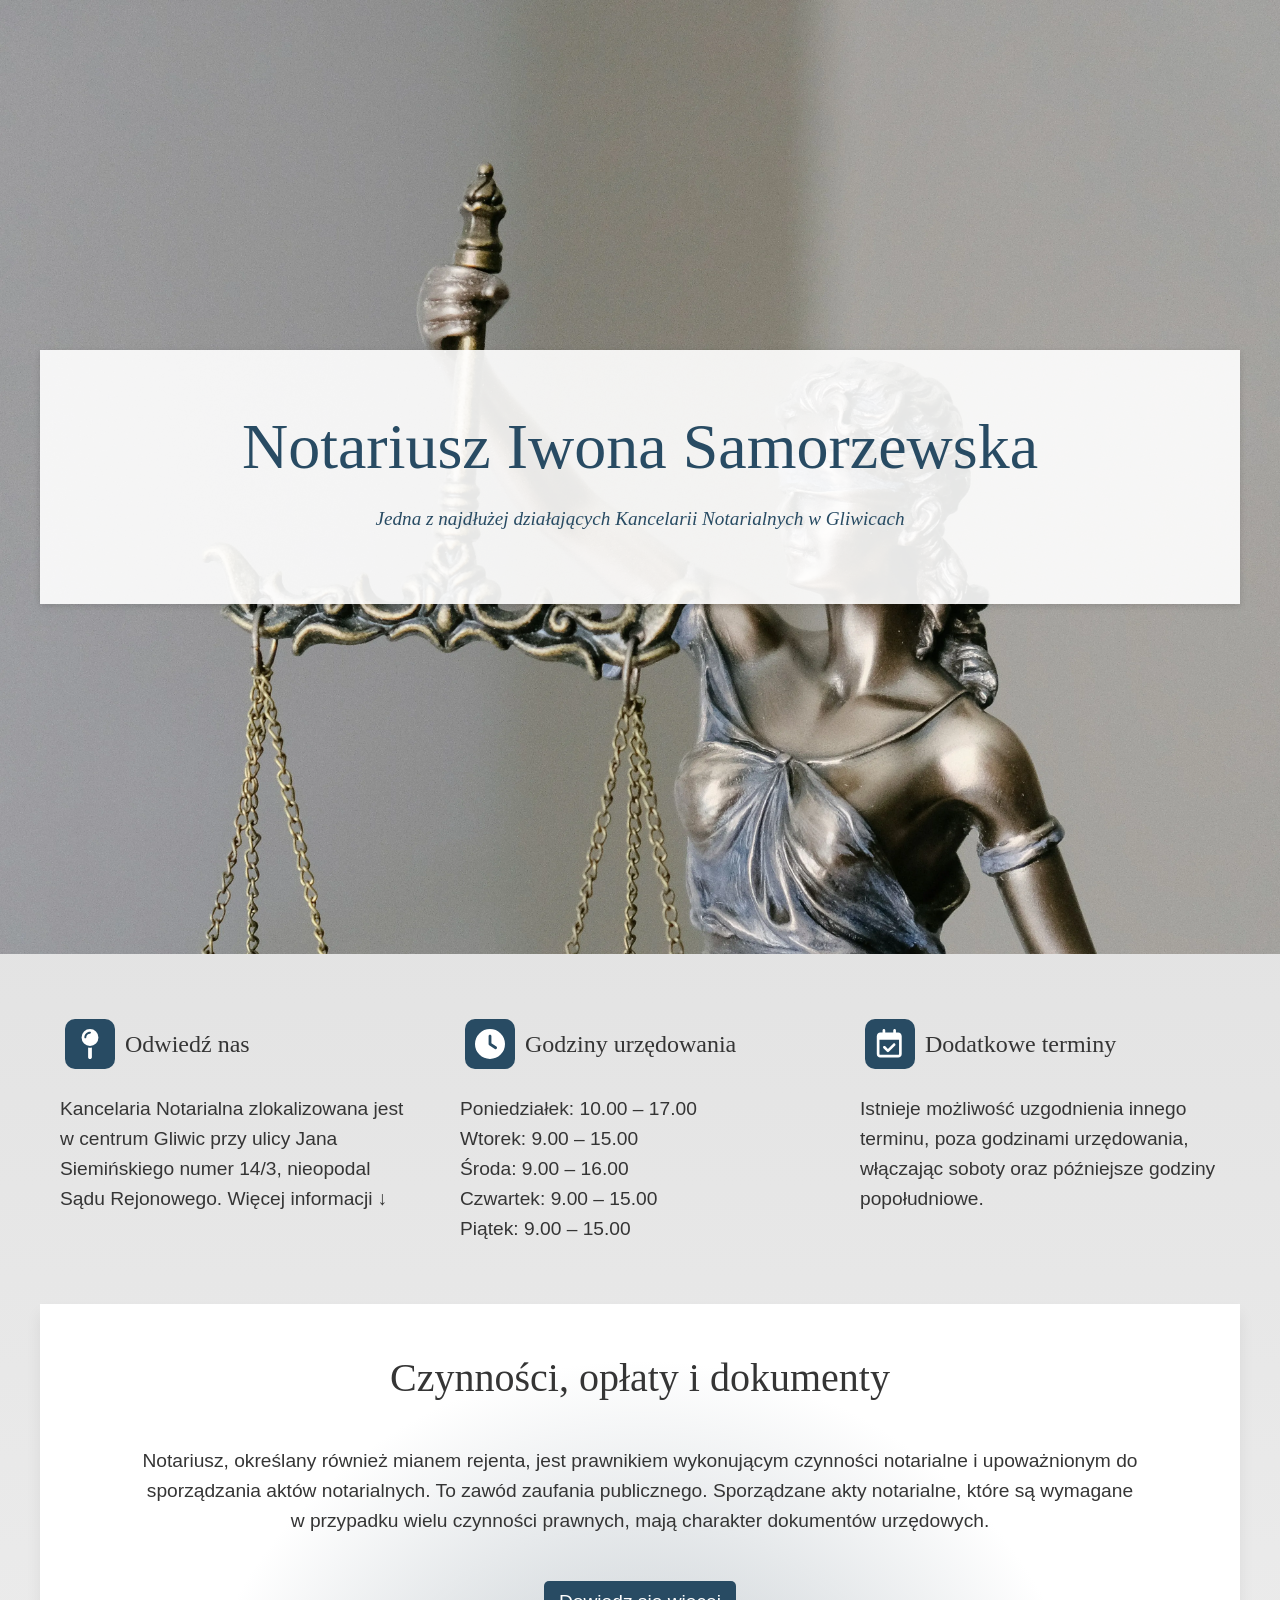
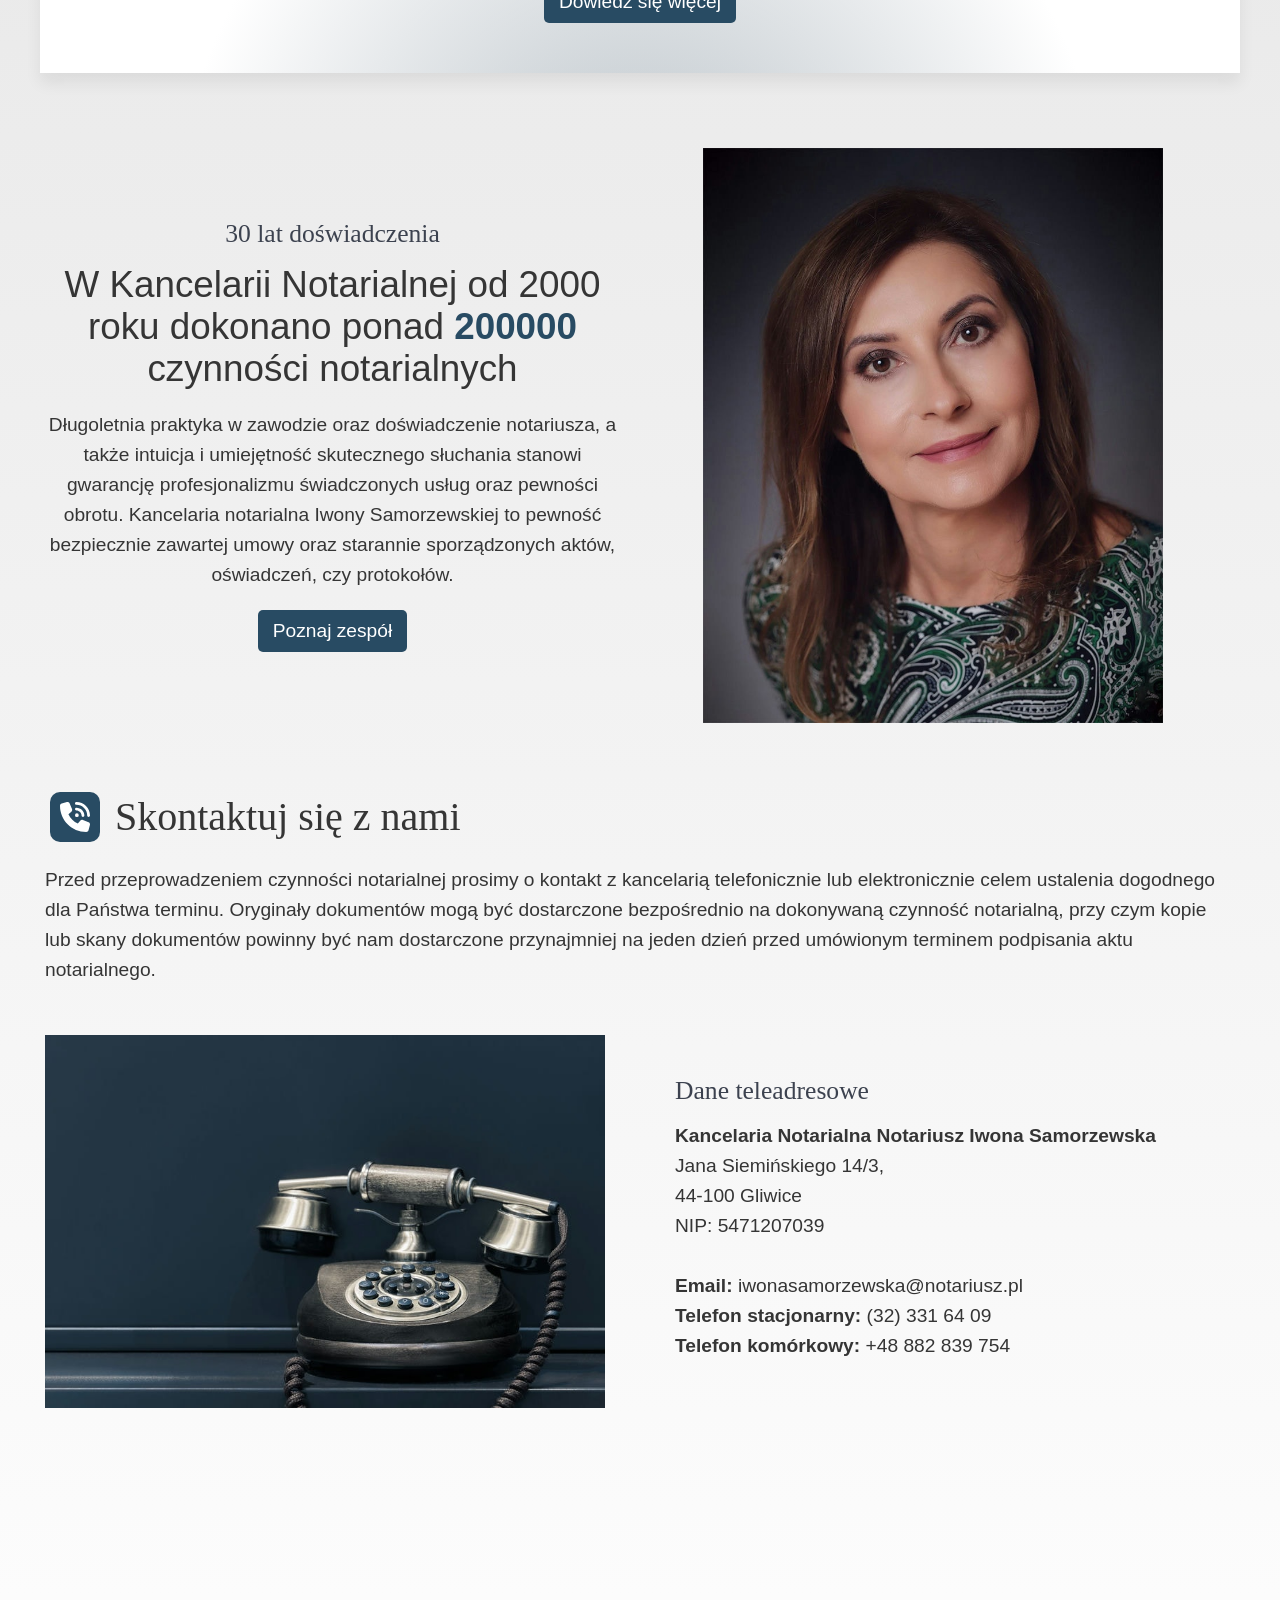
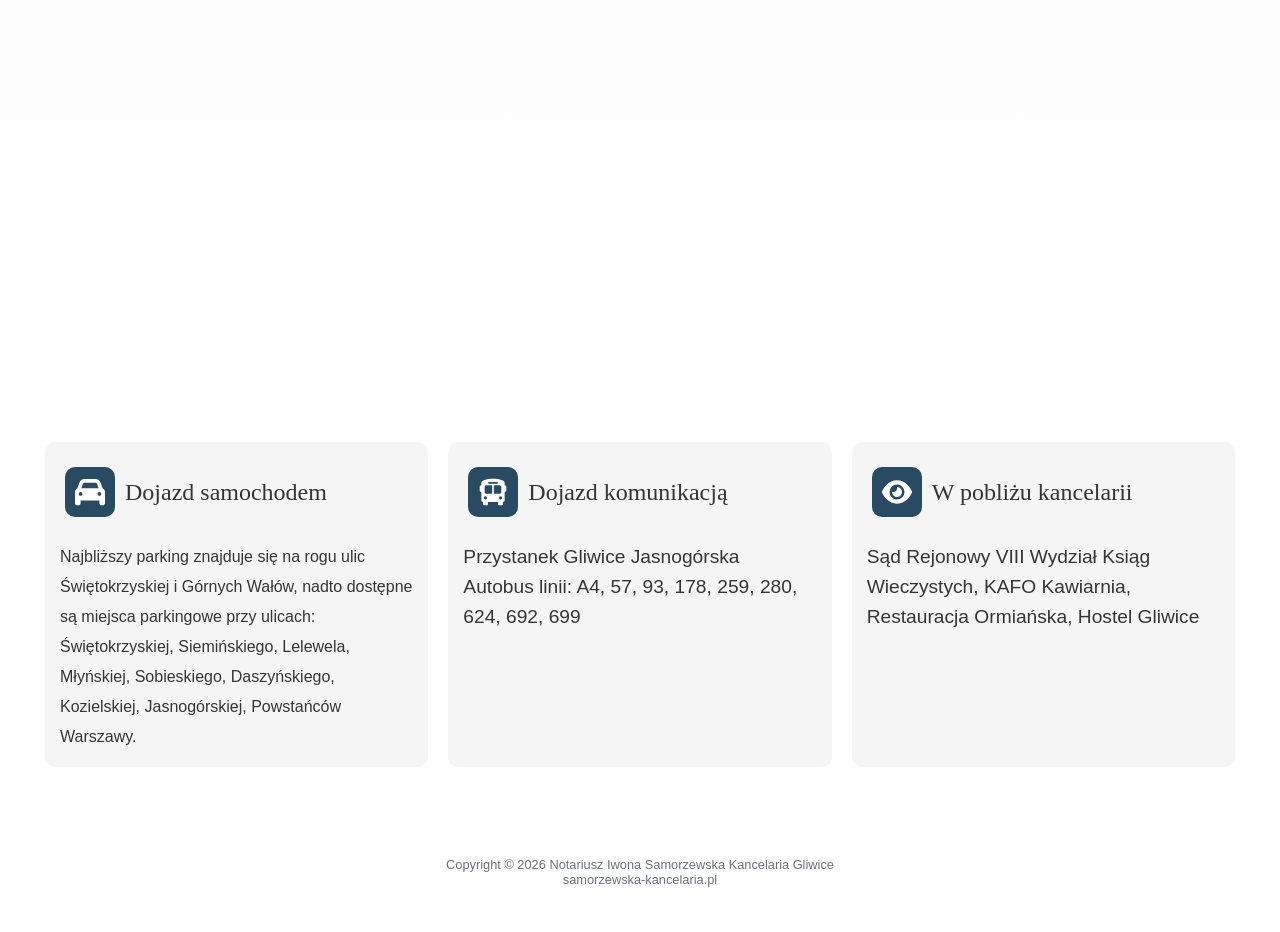
==== commit 507c3c52: "Enhance SEO and Open Graph metadata by adding image dimensions and locale; update sitemap lastmod da" ====
--- a/index.html
+++ b/index.html
@@ -29,8 +29,55 @@
       content="https://samorzewska-kancelaria.pl/assets/iwona_samorzewska_4x5.jpg"
     />
     <meta property="og:image:type" content="image/jpeg" />
+    <meta property="og:image:width" content="800" />
+    <meta property="og:image:height" content="1000" />
+    <meta property="og:locale" content="pl_PL" />
     <meta name="copyright" content="Notariusz Iwona Samorzewska" />
     <meta name="robots" content="index,follow" />
+    <script type="application/ld+json">
+    {
+      "@context": "https://schema.org",
+      "@type": "LegalService",
+      "name": "Kancelaria Notarialna Notariusz Iwona Samorzewska",
+      "url": "https://samorzewska-kancelaria.pl/",
+      "telephone": ["+48323316409", "+48882839754"],
+      "email": "iwonasamorzewska@notariusz.pl",
+      "address": {
+        "@type": "PostalAddress",
+        "streetAddress": "Jana Siemińskiego 14/3",
+        "postalCode": "44-100",
+        "addressLocality": "Gliwice",
+        "addressCountry": "PL"
+      },
+      "openingHoursSpecification": [
+        {
+          "@type": "OpeningHoursSpecification",
+          "dayOfWeek": "Monday",
+          "opens": "10:00",
+          "closes": "17:00"
+        },
+        {
+          "@type": "OpeningHoursSpecification",
+          "dayOfWeek": "Tuesday",
+          "opens": "09:00",
+          "closes": "15:00"
+        },
+        {
+          "@type": "OpeningHoursSpecification",
+          "dayOfWeek": "Wednesday",
+          "opens": "09:00",
+          "closes": "16:00"
+        },
+        {
+          "@type": "OpeningHoursSpecification",
+          "dayOfWeek": ["Thursday", "Friday"],
+          "opens": "09:00",
+          "closes": "15:00"
+        }
+      ],
+      "image": "https://samorzewska-kancelaria.pl/assets/iwona_samorzewska_4x5.jpg"
+    }
+    </script>
     <link rel="stylesheet" href="./css/style.css" />
   </head>
   <body id="iau9">
@@ -119,10 +166,8 @@
                 </div>
               </div>
               <div id="iou8wk" class="gjs-grid-column">
-                <h3 id="ik79fr" class="gjs-heading">
-                  <h3 id="iiwuk6" draggable="false" class="gjs-heading">
-                    Dodatkowe terminy
-                  </h3>
+                <h3 id="iiwuk6" class="gjs-heading">
+                  Dodatkowe terminy
                 </h3>
               </div>
             </div>
@@ -155,11 +200,11 @@
         <div id="i3pixy" class="gjs-grid-row">
           <div id="i43nxt" class="gjs-grid-column">
             <h4 id="i07x4i" class="gjs-heading gjs-text-blue">
-              27 lat doświadczenia
+              30 lat doświadczenia
             </h4>
             <h2 id="iso4pj" class="gjs-heading">
               W Kancelarii Notarialnej od 2000 roku dokonano ponad
-              <span id="ig8kqv">180000</span> czynności notarialnych
+              <span id="ig8kqv">200000</span> czynności notarialnych
             </h2>
             <div id="i1wssf" class="text-main-content">
               Długoletnia praktyka w zawodzie oraz doświadczenie notariusza, a
@@ -179,32 +224,6 @@
               alt="Notariusz Iwona Samorzewska"
               src="assets/iwona_samorzewska_4x5.jpg"
             />
-          </div>
-        </div>
-      </div>
-    </div>
-    <div id="i5w2ki" class="gjs-grid-row">
-      <div id="i2bu46" class="gjs-grid-column">
-        <div id="iegcpp" class="gjs-grid-row">
-          <div id="itm76f" class="gjs-grid-column">
-            <h4 id="ikm9s7" class="gjs-heading gjs-text-blue">
-              27 lat doświadczenia
-            </h4>
-            <h2 id="i8n0jx" class="gjs-heading">
-              W Kancelarii Notarialnej od 2000 roku dokonano ponad
-              <span id="iz0e2s">180000</span> czynności notarialnych
-            </h2>
-            <div id="i4ur6t" class="text-main-content">
-              Długoletnia praktyka w zawodzie oraz doświadczenie notariusza, a
-              także intuicja i umiejętność skutecznego słuchania stanowi
-              gwarancję profesjonalizmu świadczonych usług oraz pewności obrotu.
-              Kancelaria notarialna Iwony Samorzewskiej to pewność bezpiecznie
-              zawartej umowy oraz starannie sporządzonych aktów, oświadczeń, czy
-              protokołów.
-            </div>
-          </div>
-          <div id="itvuza" class="gjs-grid-column">
-            <img src="assets/akt.jpg" id="iwhpgh" />
           </div>
         </div>
       </div>
@@ -256,7 +275,7 @@
                 >Email:</b
               >
               <a
-                href="mailto:iwonasamorzewska@rejent.pl?subject=Zapytanie ze strony internetowej"
+                href="mailto:iwonasamorzewska@notariusz.pl?subject=Zapytanie ze strony internetowej"
                 id="if8kny"
                 title="Samorzewska Notariusz Gliwice"
                 class="gjs-link"
--- a/css/style.css
+++ b/css/style.css
@@ -1 +1,2641 @@
-* { box-sizing: border-box; } body {margin: 0;}.gjs-heading{margin:0;color:rgb(53, 53, 53);font-weight:100;font-family:Georgia, serif;}.gjs-grid-column{flex:1 1 0%;padding:5px 0;max-width:1400px;}.gjs-grid-row{display:flex;justify-content:flex-start;align-items:stretch;flex-direction:row;min-height:auto;padding:10px 0;padding-top:30px;padding-bottom:30px;padding-left:5px;padding-right:5px;}#iqjl{flex:0 1 auto;}.gjs-link{vertical-align:top;max-width:100%;display:inline-block;text-decoration:none;color:inherit;transition:color 0.3s ease 0s;}#irz7b{justify-content:center;padding-left:20px;padding-right:20px;padding-top:350px;padding-bottom:350px;background-image:url("../assets/background.webp");background-position:0px 0px;background-size:100% auto;background-repeat:no-repeat;background-attachment:fixed;background-origin:border-box;min-height:82px;margin-top:0px;margin-right:0px;margin-bottom:0px;margin-left:0px;}#iycz3{max-width:1200px;align-items:center;display:flex;flex-direction:column;gap:10px;margin-top:0px;margin-right:0px;margin-bottom:0px;margin-left:0px;background-color:rgba(255, 255, 255, 0.9);padding-top:60px;padding-right:0px;padding-bottom:60px;padding-left:0px;box-shadow:0 2px 7px 0 rgba(0, 0, 0, 0.14) ;}#irjua{font-size:4rem;text-align:center;font-family:Georgia, serif;color:rgba(40, 75, 99, 100);}#itndw{padding:10px;max-width:750px;text-align:center;font-family:Georgia, serif;margin-bottom:0px;}.text-content{line-height:20px;}.text-main-content{line-height:30px;font-size:1.2rem;margin-top:0px;margin-right:0px;margin-bottom:70px;margin-left:0px;padding-top:10px;padding-right:208px;padding-bottom:10px;padding-left:0px;color:rgb(53, 53, 53);text-align:left;font-weight:100;font-family:Helvetica, sans-serif;}#iau9{font-family:Arial, Helvetica, sans-serif;background-image:linear-gradient(180deg, rgba(217, 217, 217, 1), white 84%);background-position:0px 0px;background-size:100% 100%;background-repeat:repeat;background-attachment:scroll;background-origin:padding-box;color:#475569;}#imymf{max-width:1200px;align-items:center;display:flex;flex-direction:column;}#feature-section{justify-content:center;padding-top:5px;padding-bottom:5px;}#ib541{gap:100px;justify-content:space-between;padding-bottom:0px;padding-top:5px;}#i8w4i{max-width:1200px;display:flex;flex-direction:column;}#ioyxg{justify-content:center;padding-top:5px;padding-bottom:5px;}.gjs-grid-column.feature-item{padding-top:15px;padding-right:15px;padding-bottom:15px;padding-left:15px;display:flex;flex-direction:column;gap:15px;min-width:30%;}#i6fjjy{padding:10px;max-width:1200px;margin-bottom:0px;padding-left:0px;padding-right:0px;text-align:left;padding-top:10px;padding-bottom:10px;margin-top:0px;margin-right:0px;margin-left:0px;}#infwen{max-width:1200px;align-items:center;display:flex;flex-direction:column;}#testimonial-section{justify-content:center;}.gjs-grid-column.testimonial-item{padding-top:15px;padding-right:15px;padding-bottom:15px;padding-left:15px;display:flex;flex-direction:column;gap:15px;min-width:45%;background-color:rgba(247, 247, 247, 0.23);border-top-left-radius:5px;border-top-right-radius:5px;border-bottom-right-radius:5px;border-bottom-left-radius:5px;align-items:flex-start;border-top-width:1px;border-right-width:1px;border-bottom-width:1px;border-left-width:1px;border-top-style:solid;border-right-style:solid;border-bottom-style:solid;border-left-style:solid;border-top-color:rgba(0, 0, 0, 0.06);border-right-color:rgba(0, 0, 0, 0.06);border-bottom-color:rgba(0, 0, 0, 0.06);border-left-color:rgba(0, 0, 0, 0.06);}#ilriti{max-width:1200px;display:flex;flex-direction:column;}#iv3be5{justify-content:center;padding-top:30px;padding-left:20px;padding-right:20px;padding-bottom:30px;}#it6g1v{padding:10px;text-align:center;font-size:0.8rem;margin-top:0px;opacity:75%;color:rgba(60,66, 79, 100);font-family:Helvetica, sans-serif;}.gjs-button{vertical-align:top;max-width:100%;display:inline-block;text-decoration:none;color:white;padding-right:15px;padding-bottom:10px;padding-left:15px;border-top-left-radius:5px;border-top-right-radius:5px;border-bottom-right-radius:5px;border-bottom-left-radius:5px;padding-top:10px;font-size:1.2rem;text-align:center;background-image:linear-gradient(rgba(40, 75, 99, 100) 1%, rgba(40, 75, 99, 100) 100%);background-position:0px 0px;background-size:100% 100%;background-repeat:repeat;background-attachment:scroll;background-origin:padding-box;font-family:Helvetica, sans-serif;font-weight:100;}.gjs-text-blue{color:rgba(111, 148, 89, 100);}#in201n{padding:10px;max-width:1000px;margin-bottom:35px;padding-left:0px;padding-right:0px;text-align:center;margin-top:35px;}#ik2rdi{max-width:1200px;align-items:center;display:flex;flex-direction:column;padding-top:50px;padding-right:50px;padding-bottom:50px;padding-left:50px;border-top-left-radius:0px;border-top-right-radius:0px;border-bottom-right-radius:0px;border-bottom-left-radius:0px;border-top-width:0px;border-right-width:0px;border-bottom-width:0px;border-left-width:0px;border-top-style:solid;border-right-style:solid;border-bottom-style:solid;border-left-style:solid;border-top-color:rgba(0, 0, 0, 0.06);border-right-color:rgba(0, 0, 0, 0.06);border-bottom-color:rgba(0, 0, 0, 0.06);border-left-color:rgba(0, 0, 0, 0.06);background-image:radial-gradient(515px at 50% 141%, rgba(40, 75, 99, 0.22) 10%, white 90%);background-position:0px 0px;background-size:100% 100%;background-repeat:repeat;background-attachment:scroll;background-origin:padding-box;box-shadow:0px 10px 15px 0 rgba(0, 0, 0, 0.07) ;}#iz29ek{justify-content:center;padding-bottom:20px;padding-left:5px;padding-right:5px;padding-top:5px;}.gjs-link:hover{color:rgba(40, 75, 99, 100);text-decoration:underline;}.gjs-icon{display:inline-block;text-decoration:none;color:inherit;vertical-align:middle;fill:currentColor;width:50px;height:50px;}.gjs-icon.gjs-feature-icon{padding-top:10px;padding-right:10px;padding-bottom:10px;padding-left:10px;background-color:rgba(40, 75, 99, 100);color:white;border-top-left-radius:10px;border-top-right-radius:10px;border-bottom-right-radius:10px;border-bottom-left-radius:10px;}#i83vu9{font-size:2.5rem;text-align:center;}.gjs-heading.gjs-text-blue{color:rgba(111, 148, 89, 100);}#iko0tr{height:500px;margin-top:0px;margin-right:0px;margin-bottom:0px;margin-left:0px;padding-top:0px;padding-right:0px;padding-bottom:0px;padding-left:0px;width:100%;}#i432i{color:rgba(40, 75, 99, 100);}#ikm9s7{font-size:1.6rem;margin-bottom:15px;color:rgba(60,66, 79, 100);text-align:center;width:100%;}#iz0e2s{color:rgba(40, 75, 99, 100);font-family:Arial, Helvetica, sans-serif;font-weight:600;}#i8n0jx{font-size:2.3rem;margin-bottom:10px;max-width:1200px;text-align:center;padding-top:0px;padding-right:0px;padding-bottom:0px;padding-left:0px;font-family:Helvetica, sans-serif;font-weight:400;}#i4ur6t{padding:10px;max-width:1200px;padding-left:0px;padding-right:0px;text-align:center;margin-bottom:10px;}#itm76f{display:flex;flex-direction:column;align-items:flex-start;justify-content:center;}#iwhpgh{color:black;max-width:100%;}#iegcpp{gap:70px;justify-content:space-between;}#i2bu46{max-width:1200px;align-items:center;display:flex;flex-direction:column;}#i5w2ki{justify-content:center;padding-top:30px;padding-right:0px;padding-bottom:30px;padding-left:0px;flex-direction:row;align-items:stretch;display:none;}#iafzgg{font-size:1.6rem;margin-bottom:5px;color:rgba(60,66, 79, 100);text-align:left;width:100%;}#kontakt{padding:10px;max-width:1200px;padding-left:0px;padding-right:0px;text-align:left;width:100%;margin-bottom:0px;}#i1x47v{display:flex;flex-direction:column;align-items:flex-start;justify-content:center;}#ipxmyp{color:black;max-width:100%;}#icwz5z{gap:70px;justify-content:space-between;padding-bottom:0px;}#ij7fmu{display:block;flex:0 1 auto;}#ia3ny8{font-size:1.5rem;font-weight:100;display:flex;}#in6zqk{padding:10px;padding-left:0px;padding-right:0px;margin-top:0px;margin-right:0px;margin-bottom:0px;margin-left:0px;padding-bottom:0px;padding-top:0px;}#i1bokv{align-items:stretch;text-align:left;}#iipnnj{padding:10px;padding-left:0px;padding-right:0px;text-align:left;margin-bottom:0px;padding-bottom:0px;padding-top:0px;}#iyznvm{padding:10px;padding-left:0px;padding-right:0px;text-align:left;margin-bottom:0px;padding-bottom:0px;padding-top:0px;}#i6vc68{width:100%;flex-wrap:wrap;justify-content:flex-start;gap:10px;}#ia7zu9{padding-top:5px;padding-right:5px;padding-bottom:5px;padding-left:5px;}#ie5135{padding-top:5px;padding-right:0px;padding-bottom:5px;padding-left:0px;flex:0 0 auto;align-self:center;}#iev1pf{padding-top:10px;padding-right:10px;padding-bottom:10px;padding-left:10px;align-self:center;}#iiixob{padding-top:5px;padding-right:0px;padding-bottom:5px;padding-left:0px;flex:0 0 auto;align-self:center;}#io3fhf{font-size:1.5rem;font-weight:100;display:flex;}#iyng1k{padding-top:10px;padding-right:10px;padding-bottom:10px;padding-left:10px;align-self:center;}#inju0h{padding-top:5px;padding-right:5px;padding-bottom:5px;padding-left:5px;}#iwgl8h{padding-top:5px;padding-right:0px;padding-bottom:5px;padding-left:0px;flex:0 0 auto;align-self:center;}#ik79fr{font-size:1.5rem;font-weight:100;display:flex;}#iou8wk{padding-top:10px;padding-right:10px;padding-bottom:10px;padding-left:10px;align-self:center;}#inkpuw{padding-top:5px;padding-right:5px;padding-bottom:5px;padding-left:5px;}#iiwuk6{font-size:1.5rem;}#imnaog{display:block;flex:0 1 auto;}#iwveu3{padding-top:5px;padding-right:0px;padding-bottom:5px;padding-left:0px;flex:0 0 auto;align-self:center;}#ijqs14{padding-top:10px;padding-right:10px;padding-bottom:10px;padding-left:10px;align-self:center;}#iu48d7{padding-top:5px;padding-right:5px;padding-bottom:5px;padding-left:5px;}#iw0j2l{font-size:2.5rem;margin-bottom:0px;text-align:left;padding-left:5px;}.gjs-container{width:90%;margin:0 auto;max-width:1200px;}.gjs-section{display:flex;padding:50px 0;}#i3zyr9{display:none;}#i6m3ug{display:block;flex:0 1 auto;}#ilstbv{padding-top:5px;padding-right:0px;padding-bottom:5px;padding-left:0px;flex:0 0 auto;align-self:center;}#i9slge{font-size:1.5rem;font-weight:100;display:flex;}#iz9nbk{padding-top:10px;padding-right:10px;padding-bottom:10px;padding-left:10px;align-self:center;}#i92jei{padding-top:5px;padding-right:5px;padding-bottom:5px;padding-left:5px;}#im99va{padding:10px;padding-left:0px;padding-right:0px;margin-top:0px;margin-right:0px;margin-bottom:0px;margin-left:0px;padding-bottom:0px;padding-top:0px;font-size:1rem;}#imc34h{align-items:stretch;text-align:left;background-color:rgb(245,245,245);border-top-left-radius:10px;border-top-right-radius:10px;border-bottom-right-radius:10px;border-bottom-left-radius:10px;}#i2trwh{width:100%;flex-wrap:wrap;justify-content:flex-start;gap:20px;}#i893as{max-width:1200px;display:flex;flex-direction:column;}#i3wzvd{justify-content:center;padding-bottom:10px;padding-top:10px;}#iaaw5b{display:block;flex:0 1 auto;}#iixhp3{padding-top:5px;padding-right:0px;padding-bottom:5px;padding-left:0px;flex:0 0 auto;align-self:center;}#ikkn52{font-size:1.5rem;font-weight:100;display:flex;}#iw6r2l{padding-top:10px;padding-right:10px;padding-bottom:10px;padding-left:10px;align-self:center;}#iq52ki{padding-top:5px;padding-right:5px;padding-bottom:5px;padding-left:5px;}#i20wmw{padding:10px;padding-left:0px;padding-right:0px;margin-top:0px;margin-right:0px;margin-bottom:0px;margin-left:0px;padding-bottom:0px;padding-top:0px;}#it7rvf{align-items:stretch;text-align:left;background-color:rgb(245,245,245);border-top-left-radius:10px;border-top-right-radius:10px;border-bottom-right-radius:10px;border-bottom-left-radius:10px;}#i9x5qd{display:block;flex:0 1 auto;}#i0eq8l{padding-top:5px;padding-right:0px;padding-bottom:5px;padding-left:0px;flex:0 0 auto;align-self:center;}#i344xj{font-size:1.5rem;font-weight:100;display:flex;}#ihusx2{padding-top:10px;padding-right:10px;padding-bottom:10px;padding-left:10px;align-self:center;}#ig61dq{padding-top:5px;padding-right:5px;padding-bottom:5px;padding-left:5px;}#idzgiq{padding:10px;padding-left:0px;padding-right:0px;margin-top:0px;margin-right:0px;margin-bottom:0px;margin-left:0px;padding-bottom:0px;padding-top:0px;}#ikp7jg{align-items:stretch;text-align:left;background-color:rgb(245,245,245);border-top-left-radius:10px;border-top-right-radius:10px;border-bottom-right-radius:10px;border-bottom-left-radius:10px;}#ixpxmy{font-size:4rem;text-align:center;font-family:Georgia, serif;color:rgba(40, 75, 99, 100);}#i6ajej{color:rgba(40, 75, 99, 100);}#iohgij{padding:10px;max-width:750px;text-align:center;font-family:Georgia, serif;margin-bottom:0px;}#i0w288{max-width:1200px;align-items:center;display:flex;flex-direction:column;gap:10px;margin-top:0px;margin-right:0px;margin-bottom:0px;margin-left:0px;background-color:rgba(255, 255, 255, 0.9);padding-top:60px;padding-right:0px;padding-bottom:60px;padding-left:0px;box-shadow:0 2px 7px 0 rgba(0, 0, 0, 0.14) ;}#i5jj3f{justify-content:center;padding-left:20px;padding-right:20px;background-image:url("../assets/background.webp");background-position:0px 0px;background-size:100% auto;background-repeat:no-repeat;background-attachment:fixed;background-origin:border-box;min-height:82px;margin-top:0px;margin-right:0px;margin-bottom:0px;margin-left:0px;}#is8x5k{padding:10px;padding-left:0px;padding-right:0px;text-align:left;margin-bottom:0px;padding-bottom:0px;padding-top:0px;}#i4khwd{display:block;flex:0 1 auto;}#ia1gti{padding-top:5px;padding-right:0px;padding-bottom:5px;padding-left:0px;flex:0 0 auto;align-self:center;}#iyhp32{font-size:1.5rem;font-weight:100;display:flex;}#i22dgq{padding-top:10px;padding-right:10px;padding-bottom:10px;padding-left:10px;align-self:center;}#i2cf8l{padding-top:5px;padding-right:5px;padding-bottom:5px;padding-left:5px;}#ixw6g6{padding:10px;padding-left:0px;padding-right:0px;margin-top:0px;margin-right:0px;margin-bottom:0px;margin-left:0px;padding-bottom:0px;padding-top:0px;}#idgiq5{align-items:stretch;text-align:left;background-color:rgb(245,245,245);border-top-left-radius:10px;border-top-right-radius:10px;border-bottom-right-radius:10px;border-bottom-left-radius:10px;}#iqavu9{padding-top:5px;padding-right:0px;padding-bottom:5px;padding-left:0px;flex:0 0 auto;align-self:center;}#i0umzo{font-size:1.5rem;}#isvjhp{font-size:1.5rem;font-weight:100;display:flex;}#i2gkdi{padding-top:10px;padding-right:10px;padding-bottom:10px;padding-left:10px;align-self:center;}#ihjgkz{padding-top:5px;padding-right:5px;padding-bottom:5px;padding-left:5px;}#it0km1{padding:10px;padding-left:0px;padding-right:0px;text-align:left;margin-bottom:0px;padding-bottom:0px;padding-top:0px;}#i2q014{width:100%;flex-wrap:wrap;justify-content:flex-start;gap:10px;padding-top:20px;padding-bottom:20px;}#i29bvd{max-width:1200px;display:flex;flex-direction:column;}#iexyea{justify-content:center;padding-top:20px;padding-bottom:10px;}#izk4u9{display:block;flex:0 1 auto;}#iqumsa{padding-top:5px;padding-right:0px;padding-bottom:5px;padding-left:0px;flex:0 0 auto;align-self:center;}#i9rswu{font-size:2.5rem;margin-bottom:0px;text-align:left;padding-left:5px;}#i8f5dq{padding-top:10px;padding-right:10px;padding-bottom:10px;padding-left:10px;align-self:center;}#i3gyyn{padding-top:5px;padding-right:5px;padding-bottom:5px;padding-left:5px;}#i11isi{padding:10px;max-width:1200px;margin-bottom:0px;padding-left:0px;padding-right:0px;text-align:left;padding-top:10px;padding-bottom:10px;margin-top:0px;margin-right:0px;margin-left:0px;}#ib31qi{gap:100px;justify-content:space-between;padding-bottom:0px;}#io03wa{color:black;max-width:100%;}#ioje9j{font-size:1.6rem;margin-bottom:5px;color:rgba(60,66, 79, 100);text-align:left;width:100%;}#ic805g{padding:10px;max-width:1200px;padding-left:0px;padding-right:0px;text-align:left;width:100%;margin-bottom:0px;}#iw8igc{display:flex;flex-direction:column;align-items:flex-start;justify-content:center;}#i6dsop{gap:70px;justify-content:space-between;}#i14g8f{max-width:1200px;align-items:center;display:flex;flex-direction:column;}#ig9yfb{justify-content:center;display:none;}#itglin{padding:10px;text-align:center;font-size:0.8rem;margin-top:0px;opacity:75%;color:rgba(60,66, 79, 100);font-family:Helvetica, sans-serif;}#id1q4e{max-width:1200px;display:flex;flex-direction:column;}#i6vj39{justify-content:center;padding-top:30px;padding-left:20px;padding-right:20px;padding-bottom:30px;}#ik2rdj{font-family:Arial, Helvetica, sans-serif;background-image:linear-gradient(180deg, rgba(217, 217, 217, 1), white 84%);background-position:0px 0px;background-size:100% 100%;background-repeat:repeat;background-attachment:scroll;background-origin:padding-box;color:#475569;}#iic2tn{padding-top:5px;padding-right:0px;padding-bottom:5px;padding-left:0px;flex:0 0 auto;align-self:center;}#iss1wt{font-size:1.5rem;font-weight:100;display:flex;}#iggz9a{padding-top:10px;padding-right:10px;padding-bottom:10px;padding-left:10px;align-self:center;}#iqbnbg{padding-top:5px;padding-right:5px;padding-bottom:5px;padding-left:5px;}#ibpsbn{display:block;flex:0 1 auto;}#i2umto{display:block;flex:0 1 auto;}#icjnet{font-family:Helvetica, sans-serif;font-weight:100;font-size:1.2rem;}#i4vpkz{font-family:Helvetica, sans-serif;font-weight:100;font-size:1.2rem;}#i0z46g{font-family:Helvetica, sans-serif;font-weight:100;font-size:1.2rem;}#in0x7y{font-family:Helvetica, sans-serif;font-weight:100;font-size:1.2rem;}#ie279j{font-family:Helvetica, sans-serif;font-weight:100;font-size:1.2rem;}#imt6xh{font-size:1.5rem;font-weight:100;display:flex;padding-top:20px;}#im5nax{background-color:rgb(245,245,245);border-top-left-radius:10px;border-top-right-radius:10px;border-bottom-right-radius:10px;border-bottom-left-radius:10px;}#iswxen{background-color:rgb(245,245,245);border-top-left-radius:10px;border-top-right-radius:10px;border-bottom-right-radius:10px;border-bottom-left-radius:10px;}#i62ur6{padding-top:10px;padding-bottom:10px;padding-left:5px;padding-right:5px;flex-direction:column;}#i0w9uv{padding-top:10px;padding-bottom:10px;}#id95ce{color:rgb(53, 53, 53);}#irpswd{padding-top:10px;padding-bottom:10px;}#igkhfl{line-height:30px;}#ip259s{color:rgb(53, 53, 53);}#imlnd9{font-family:Helvetica, sans-serif;font-weight:100;font-size:1.2rem;}#iw8tfd{padding-top:10px;padding-bottom:10px;}#iq4i0b{padding-top:10px;padding-bottom:10px;}#islvjh{padding-top:30px;padding-bottom:0px;flex-direction:column;align-items:stretch;padding-left:5px;padding-right:5px;}#iml9qb{padding-top:10px;padding-bottom:10px;}#i2mz5r{display:block;flex:0 1 auto;}#ihyklm{padding-top:5px;padding-right:0px;padding-bottom:5px;padding-left:0px;flex:0 0 auto;align-self:center;}#if8cqh{font-size:1.5rem;font-weight:100;display:flex;}#igoiet{padding-top:10px;padding-right:10px;padding-bottom:10px;padding-left:10px;align-self:center;}#i89qwk{padding-top:5px;padding-right:5px;padding-bottom:5px;padding-left:5px;}#i8u20z{padding:10px;padding-left:0px;padding-right:0px;text-align:left;margin-bottom:0px;padding-bottom:0px;padding-top:0px;}#i8o9le{background-color:rgb(245,245,245);border-top-left-radius:10px;border-top-right-radius:10px;border-bottom-right-radius:10px;border-bottom-left-radius:10px;}#ia1fhr{display:block;flex:0 1 auto;}#i9vsyj{padding-top:5px;padding-right:0px;padding-bottom:5px;padding-left:0px;flex:0 0 auto;align-self:center;}#i7fhnl{font-size:1.5rem;font-weight:100;display:flex;}#insg2q{padding-top:10px;padding-right:10px;padding-bottom:10px;padding-left:10px;align-self:center;}#i3crhf{padding-top:5px;padding-right:5px;padding-bottom:5px;padding-left:5px;}#i45byk{padding:10px;padding-left:0px;padding-right:0px;margin-top:0px;margin-right:0px;margin-bottom:0px;margin-left:0px;padding-bottom:0px;padding-top:0px;}#i2u097{align-items:stretch;text-align:left;background-color:rgb(245,245,245);border-top-left-radius:10px;border-top-right-radius:10px;border-bottom-right-radius:10px;border-bottom-left-radius:10px;}#ibb74x{display:block;flex:0 1 auto;}#i34rbb{padding-top:5px;padding-right:0px;padding-bottom:5px;padding-left:0px;flex:0 0 auto;align-self:center;}#ikgl6l{font-size:1.5rem;}#ilvgak{font-size:1.5rem;font-weight:100;display:flex;}#i818lw{padding-top:10px;padding-right:10px;padding-bottom:10px;padding-left:10px;align-self:center;}#irmp5s{padding-top:5px;padding-right:5px;padding-bottom:5px;padding-left:5px;}#ihwmb3{padding:10px;padding-left:0px;padding-right:0px;text-align:left;margin-bottom:0px;padding-bottom:0px;padding-top:0px;}#i43ygq{background-color:rgb(245,245,245);border-top-left-radius:10px;border-top-right-radius:10px;border-bottom-right-radius:10px;border-bottom-left-radius:10px;}#iq194j{width:100%;flex-wrap:wrap;justify-content:flex-start;gap:10px;}#iifwvk{display:block;flex:0 1 auto;}#ie5xpr{padding-top:5px;padding-right:0px;padding-bottom:5px;padding-left:0px;flex:0 0 auto;align-self:center;}#iyizrf{font-size:1.5rem;font-weight:100;display:flex;}#ijif21{padding-top:10px;padding-right:10px;padding-bottom:10px;padding-left:10px;align-self:center;}#iti2q1{padding-top:5px;padding-right:5px;padding-bottom:5px;padding-left:5px;}#ih2r8b{padding:10px;padding-left:0px;padding-right:0px;text-align:left;margin-bottom:0px;padding-bottom:0px;padding-top:0px;}#ina7vw{background-color:rgb(245,245,245);border-top-left-radius:10px;border-top-right-radius:10px;border-bottom-right-radius:10px;border-bottom-left-radius:10px;}#iv2kkd{display:block;flex:0 1 auto;}#i9paeh{padding-top:5px;padding-right:0px;padding-bottom:5px;padding-left:0px;flex:0 0 auto;align-self:center;}#iuzhmv{font-size:1.5rem;font-weight:100;display:flex;}#ia8s9c{padding-top:10px;padding-right:10px;padding-bottom:10px;padding-left:10px;align-self:center;}#i4shjd{padding-top:5px;padding-right:5px;padding-bottom:5px;padding-left:5px;}#inn7lg{padding:10px;padding-left:0px;padding-right:0px;text-align:left;margin-bottom:0px;padding-bottom:0px;padding-top:0px;}#issddx{background-color:rgb(245,245,245);border-top-left-radius:10px;border-top-right-radius:10px;border-bottom-right-radius:10px;border-bottom-left-radius:10px;}#i10xll{padding-bottom:5px;}#iymjcj{padding-top:10px;padding-bottom:10px;}#ikqk04{padding-top:10px;padding-bottom:10px;}#i3zxpu{line-height:30px;}#igicdo{padding:10px;padding-left:0px;padding-right:0px;text-align:left;margin-bottom:0px;padding-bottom:0px;padding-top:0px;}#imcwqo{color:rgb(53, 53, 53);}#i4kxvj{font-family:Helvetica, sans-serif;font-weight:100;font-size:1.2rem;}#i1q681{padding-top:10px;padding-bottom:10px;}#i67uq4{color:rgb(53, 53, 53);}#iptu9n{color:rgb(53, 53, 53);}#izu6yf{color:rgb(53, 53, 53);}#i4gdfk{color:rgb(53, 53, 53);}#id1c1h{color:black;max-width:100%;}#iyqc2n{color:black;max-width:100%;}#i1fdza{line-height:30px;}#iokc7e{line-height:30px;}#i6h5xr{line-height:30px;}#i5t04s{line-height:30px;}#ibtpdt{line-height:30px;}#iyspkw{line-height:30px;}#ic9jtd{line-height:30px;}#ikdfjx{line-height:30px;}#itiskm{line-height:30px;}#i311lr{line-height:30px;}#irbukj{line-height:30px;}#igk7bi{line-height:30px;}#iyc54n{line-height:30px;}#iiss2m{line-height:30px;}#ije90h{line-height:30px;}#ied5q7{line-height:30px;}#ig1keh{line-height:30px;}#i8vzna{line-height:30px;}#i9o8hs{line-height:30px;}#irsunh{line-height:30px;}#il2oio{line-height:30px;}#ihiy2h{line-height:30px;}#if9crt{line-height:30px;}#ioa7m4{line-height:30px;}#iyyvjm{line-height:30px;}#ijkzqa{line-height:30px;}#i527ml{line-height:30px;}#ie75yg{line-height:30px;}#i4ejo3{line-height:30px;}#iv5mpg{line-height:30px;}#imj0ii{line-height:30px;}#imx9nm{line-height:30px;}#igip2j{line-height:30px;}#ixl2bk{line-height:30px;}#i79egh{line-height:30px;}#ignaky{line-height:30px;}#inrl1v{line-height:30px;}#ikf9zg{line-height:30px;}#iqen57{line-height:30px;}#iy6vy8{line-height:30px;}#iqtsoz{line-height:30px;}#ixn7vi{line-height:30px;}#ibnqfv{line-height:30px;}#ivfv41{line-height:30px;}#ip7zks{line-height:30px;}#ixsiol{line-height:30px;}#iiqbwk{padding:10px;}#irhvjq{padding:10px;}#ih1apo{width:100%;}#i7kfhg{width:100%;}#i07x4i{font-size:1.6rem;margin-bottom:15px;color:rgba(60,66, 79, 100);text-align:center;width:100%;}#ig8kqv{color:rgba(40, 75, 99, 100);font-family:Arial, Helvetica, sans-serif;font-weight:600;}#iso4pj{font-size:2.3rem;margin-bottom:10px;max-width:1200px;text-align:center;padding-top:0px;padding-right:0px;padding-bottom:0px;padding-left:0px;font-family:Helvetica, sans-serif;font-weight:400;}#i1wssf{padding:10px;max-width:1200px;padding-left:0px;padding-right:0px;text-align:center;margin-bottom:10px;}#i43nxt{display:flex;flex-direction:column;align-items:center;justify-content:center;}#iwgwt5{display:flex;justify-content:flex-start;}#iszhx2{background-image:linear-gradient(rgba(40, 75, 99, 100) 1%, rgba(40, 75, 99, 100) 100%);background-position:0px 0px;background-size:100% 100%;background-repeat:repeat;background-attachment:scroll;background-origin:padding-box;}#i3pixy{width:100%;flex-wrap:wrap;justify-content:flex-start;gap:10px;padding-bottom:10px;}#ic14th{max-width:1200px;display:flex;flex-direction:column;}#iy3gvg{justify-content:center;padding-top:5px;padding-bottom:5px;}#i6sl0p{align-items:center;}#if8xew{color:black;max-width:80%;}#iwy4bh{font-size:4rem;text-align:center;font-family:Georgia, serif;color:rgba(40, 75, 99, 100);}#in95wu{color:rgba(40, 75, 99, 100);}#io0kzm{padding:10px;max-width:750px;text-align:center;font-family:Georgia, serif;margin-bottom:0px;}#i5htck{max-width:1200px;align-items:center;display:flex;flex-direction:column;gap:10px;margin-top:0px;margin-right:0px;margin-bottom:0px;margin-left:0px;background-color:rgba(255, 255, 255, 0.9);padding-top:60px;padding-right:0px;padding-bottom:60px;padding-left:0px;box-shadow:0 2px 7px 0 rgba(0, 0, 0, 0.14) ;}#i9b7bd{justify-content:center;padding-left:20px;padding-right:20px;background-image:url("../assets/background.webp");background-position:0px 0px;background-size:100% auto;background-repeat:no-repeat;background-attachment:fixed;background-origin:border-box;min-height:82px;margin-top:0px;margin-right:0px;margin-bottom:0px;margin-left:0px;}#i1st2t{padding:10px;}#ii72b4{max-width:1200px;display:flex;flex-direction:column;}#isx7jw{justify-content:center;padding-top:20px;padding-bottom:0px;}#ilzsoz{font-size:2.5rem;margin-bottom:0px;text-align:left;padding-left:5px;}#i075ih{padding:10px;max-width:1200px;margin-bottom:0px;padding-left:0px;padding-right:0px;text-align:left;padding-top:10px;padding-bottom:10px;margin-top:0px;margin-right:0px;margin-left:0px;}#irxv68{gap:100px;justify-content:space-between;padding-bottom:0px;padding-top:0px;}#i6ueju{color:black;max-width:70%;}#it0zkq{font-size:1.6rem;margin-bottom:5px;color:rgba(60,66, 79, 100);text-align:left;width:100%;}#ih7tov{padding:10px;max-width:1200px;padding-left:0px;padding-right:0px;text-align:left;width:100%;margin-bottom:0px;}#ing7nj{display:flex;flex-direction:column;align-items:flex-start;justify-content:center;}#i7r4pe{gap:70px;justify-content:space-between;}#iamdsr{max-width:1200px;align-items:center;display:flex;flex-direction:column;}#igoi6j{justify-content:center;padding-top:0px;}#i6ku7f{padding:10px;text-align:center;font-size:0.8rem;margin-top:0px;opacity:75%;color:rgba(60,66, 79, 100);font-family:Helvetica, sans-serif;}#ig1nla{max-width:1200px;display:flex;flex-direction:column;}#ivxqjw{justify-content:center;padding-top:30px;padding-left:20px;padding-right:20px;padding-bottom:30px;}#irkm11{font-family:Arial, Helvetica, sans-serif;background-image:linear-gradient(180deg, rgba(217, 217, 217, 1), white 84%);background-position:0px 0px;background-size:100% 100%;background-repeat:repeat;background-attachment:scroll;background-origin:padding-box;color:#475569;}#irr39v{color:black;max-width:70%;}#ie8msg{font-size:1.6rem;margin-bottom:5px;color:rgba(60,66, 79, 100);text-align:left;width:100%;}#iejc0q{padding:10px;max-width:1200px;padding-left:0px;padding-right:0px;text-align:left;width:100%;margin-bottom:0px;}#iza9q4{display:flex;flex-direction:column;align-items:flex-start;justify-content:center;}#i19v49{gap:70px;justify-content:space-between;}#i4uhvg{color:black;max-width:70%;}#itsxv5{font-size:1.6rem;margin-bottom:5px;color:rgba(60,66, 79, 100);text-align:left;width:100%;}#igbmgb{padding:10px;max-width:1200px;padding-left:0px;padding-right:0px;text-align:left;width:100%;margin-bottom:0px;}#ipb4fi{display:flex;flex-direction:column;align-items:flex-start;justify-content:center;}#inifee{gap:70px;justify-content:space-between;}#ikgek8{color:black;max-width:70%;}#ixh3om{font-size:1.6rem;margin-bottom:5px;color:rgba(60,66, 79, 100);text-align:left;width:100%;}#i6a9wh{padding:10px;max-width:1200px;padding-left:0px;padding-right:0px;text-align:left;width:100%;margin-bottom:0px;}#ibxh14{display:flex;flex-direction:column;align-items:flex-start;justify-content:center;}#i5nbjr{gap:70px;justify-content:space-between;}#i0cp37{display:flex;justify-content:center;}#iwz9sh{display:flex;justify-content:center;}#iu3p81{display:flex;justify-content:center;}#iu14zb{display:flex;justify-content:center;}#i20f0p{padding:10px;}#iy1n6s{display:block;flex:0 1 auto;}#ir8lsy{padding-top:5px;padding-right:0px;padding-bottom:5px;padding-left:0px;flex:0 0 auto;align-self:center;}#idch9s{font-size:1.5rem;font-weight:100;display:flex;}#ir6upf{padding-top:10px;padding-right:10px;padding-bottom:10px;padding-left:10px;align-self:center;}#iwu7ka{padding-top:5px;padding-right:5px;padding-bottom:5px;padding-left:5px;}#iuwbr7{padding:10px;padding-left:0px;padding-right:0px;text-align:left;margin-bottom:0px;padding-bottom:0px;padding-top:0px;}#i9cr3x{background-color:rgb(245,245,245);border-top-left-radius:10px;border-top-right-radius:10px;border-bottom-right-radius:10px;border-bottom-left-radius:10px;}#ipdr92{width:100%;flex-wrap:wrap;justify-content:flex-start;gap:10px;padding-top:20px;padding-bottom:20px;}#ioa547{max-width:1200px;display:flex;flex-direction:column;}#iuslks{justify-content:center;padding-top:5px;padding-bottom:10px;}@media (max-width: 992px){.gjs-grid-row{flex-direction:column;}#iyd2{flex-direction:row;}#iv3be5{padding-top:15px;padding-right:15px;padding-bottom:15px;padding-left:15px;}#infwen{padding-top:15px;padding-right:15px;padding-bottom:15px;padding-left:15px;}#ib541{padding-top:0px;padding-right:15px;padding-bottom:0px;padding-left:15px;}#iegcpp{padding-top:15px;padding-right:15px;padding-bottom:0px;padding-left:15px;gap:5px;}#icwz5z{padding-top:15px;padding-right:15px;padding-bottom:15px;padding-left:15px;gap:5px;}#ie5135{display:block;flex:0 1 auto;}#ia7zu9{flex-direction:row;}#inju0h{flex-direction:row;}#inkpuw{flex-direction:row;}#iu48d7{flex-direction:row;}#ilstbv{display:block;flex:0 1 auto;}#i92jei{flex-direction:row;}#iixhp3{display:block;flex:0 1 auto;}#iq52ki{flex-direction:row;}#i0eq8l{display:block;flex:0 1 auto;}#ig61dq{flex-direction:row;}#irz7b{padding-top:100px;padding-bottom:100px;background-image:url("../assets/background.webp");background-position:65% 65%;background-size:130% auto;background-repeat:no-repeat;background-attachment:scroll;background-origin:border-box;}#i6vc68{padding-top:0px;padding-bottom:0px;}#ioyxg{padding-top:10px;padding-bottom:10px;}#i5w2ki{padding-top:10px;padding-bottom:10px;}#feature-section{padding-top:10px;padding-bottom:0px;}#i2trwh{gap:10px;}#i3wzvd{padding-bottom:0px;padding-top:0px;}#testimonial-section{padding-top:0px;padding-bottom:0px;}#iuspmx{flex-direction:row;}#i5jj3f{padding-top:100px;padding-bottom:100px;background-image:url("../assets/background.webp");background-position:65% 65%;background-size:130% auto;background-repeat:no-repeat;background-attachment:scroll;background-origin:border-box;}#ia1gti{display:block;flex:0 1 auto;}#i2cf8l{flex-direction:row;}#ihjgkz{flex-direction:row;}#i2q014{padding-top:0px;padding-bottom:0px;}#iexyea{padding-top:10px;padding-bottom:10px;}#i3gyyn{flex-direction:row;}#ib31qi{padding-top:0px;padding-right:15px;padding-bottom:0px;padding-left:15px;}#i6dsop{padding-top:15px;padding-right:15px;padding-bottom:15px;padding-left:15px;gap:5px;}#ig9yfb{padding-top:10px;padding-bottom:0px;}#i6vj39{padding-top:15px;padding-right:15px;padding-bottom:15px;padding-left:15px;}#iqbnbg{flex-direction:row;}#i89qwk{flex-direction:row;}#i9vsyj{display:block;flex:0 1 auto;}#i3crhf{flex-direction:row;}#irmp5s{flex-direction:row;}#iq194j{padding-top:0px;padding-bottom:0px;}#iti2q1{flex-direction:row;}#i4shjd{flex-direction:row;}#iyqc2n{max-width:100%;}#iiqbwk{padding-bottom:20px;}#irhvjq{padding-bottom:20px;}#i3pixy{padding-top:0px;padding-bottom:0px;}#iy3gvg{padding-top:10px;padding-bottom:10px;}#il00eu{flex-direction:row;}#i9b7bd{padding-top:100px;padding-bottom:100px;background-image:url("../assets/background.webp");background-position:65% 65%;background-size:130% auto;background-repeat:no-repeat;background-attachment:scroll;background-origin:border-box;}#i1st2t{padding-bottom:10px;}#isx7jw{padding-top:10px;padding-bottom:10px;}#irxv68{padding-top:0px;padding-right:15px;padding-bottom:0px;padding-left:15px;}#i7r4pe{padding-top:15px;padding-right:15px;padding-bottom:15px;padding-left:15px;gap:5px;}#igoi6j{padding-top:0px;padding-bottom:0px;}#ivxqjw{padding-top:15px;padding-right:15px;padding-bottom:15px;padding-left:15px;}#i19v49{padding-top:15px;padding-right:15px;padding-bottom:15px;padding-left:15px;gap:5px;flex-direction:column-reverse;}#inifee{padding-top:15px;padding-right:15px;padding-bottom:15px;padding-left:15px;gap:5px;}#i5nbjr{padding-top:15px;padding-right:15px;padding-bottom:15px;padding-left:15px;gap:5px;flex-direction:column-reverse;}#i20f0p{padding-bottom:0px;padding-top:30px;}#iwu7ka{flex-direction:row;}#ipdr92{padding-top:0px;padding-bottom:0px;}#iuslks{padding-top:10px;padding-bottom:10px;}}@media (max-width: 768px){#infwen{padding-left:15px;padding-right:15px;padding-top:15px;padding-bottom:15px;}#feature-section{padding-top:15px;padding-right:15px;padding-bottom:15px;padding-left:15px;}#iv3be5{padding-top:15px;padding-right:15px;padding-bottom:15px;padding-left:15px;}#i5w2ki{padding-top:15px;padding-right:15px;padding-bottom:15px;padding-left:15px;}#irz7b{padding-top:100px;padding-bottom:100px;background-image:url("../assets/background.webp");background-position:65% 65%;background-size:130% auto;background-repeat:no-repeat;background-attachment:scroll;background-origin:border-box;}#i3wzvd{padding-top:10px;padding-bottom:10px;}#testimonial-section{padding-top:10px;padding-bottom:10px;}#i5jj3f{padding-top:100px;padding-bottom:100px;background-image:url("../assets/background.webp");background-position:65% 65%;background-size:130% auto;background-repeat:no-repeat;background-attachment:scroll;background-origin:border-box;}#ig9yfb{padding-top:15px;padding-right:15px;padding-bottom:15px;padding-left:15px;}#i6vj39{padding-top:15px;padding-right:15px;padding-bottom:15px;padding-left:15px;}#id1c1h{display:flex;}#i9b7bd{padding-top:100px;padding-bottom:100px;background-image:url("../assets/background.webp");background-position:65% 65%;background-size:130% auto;background-repeat:no-repeat;background-attachment:scroll;background-origin:border-box;}#igoi6j{padding-top:15px;padding-right:15px;padding-bottom:15px;padding-left:15px;}#ivxqjw{padding-top:15px;padding-right:15px;padding-bottom:15px;padding-left:15px;}}@media (max-width: 480px){#ie5135{align-self:center;}#iiixob{align-self:center;}#iwgl8h{align-self:center;}#iwveu3{align-self:center;}#ilstbv{align-self:center;}#iixhp3{align-self:center;}#i0eq8l{align-self:center;}#irz7b{padding-top:180px;padding-bottom:180px;background-image:url("../assets/background.webp");background-position:65% 65%;background-size:300% auto;background-repeat:no-repeat;background-attachment:scroll;background-origin:border-box;}#irjua{font-size:3rem;}#i2trwh{padding-bottom:0px;}#feature-section{padding-bottom:0px;padding-top:0px;}#i5w2ki{padding-bottom:0px;padding-top:0px;}#ioyxg{padding-bottom:0px;}#ikn4ld{padding-top:10px;padding-right:10px;padding-bottom:10px;padding-left:10px;}#i1bokv{padding-top:10px;padding-right:10px;padding-bottom:10px;padding-left:10px;}#icxbyd{padding-top:10px;padding-right:10px;padding-bottom:10px;padding-left:10px;}#ixpxmy{font-size:3rem;}#i5jj3f{padding-top:180px;padding-bottom:180px;background-image:url("../assets/background.webp");background-position:65% 65%;background-size:300% auto;background-repeat:no-repeat;background-attachment:scroll;background-origin:border-box;}#im5nax{padding-top:10px;padding-right:10px;padding-bottom:10px;padding-left:10px;}#ia1gti{align-self:center;}#idgiq5{padding-top:10px;padding-right:10px;padding-bottom:10px;padding-left:10px;}#iqavu9{align-self:center;}#iswxen{padding-top:10px;padding-right:10px;padding-bottom:10px;padding-left:10px;}#iexyea{padding-bottom:0px;}#iqumsa{align-self:center;}#ig9yfb{padding-bottom:0px;padding-top:0px;}#iic2tn{align-self:center;}#ihyklm{align-self:center;}#i8o9le{padding-top:10px;padding-right:10px;padding-bottom:10px;padding-left:10px;}#i9vsyj{align-self:center;}#i2u097{padding-top:10px;padding-right:10px;padding-bottom:10px;padding-left:10px;}#i34rbb{align-self:center;}#i43ygq{padding-top:10px;padding-right:10px;padding-bottom:10px;padding-left:10px;}#ie5xpr{align-self:center;}#ina7vw{padding-top:10px;padding-right:10px;padding-bottom:10px;padding-left:10px;}#i9paeh{align-self:center;}#issddx{padding-top:10px;padding-right:10px;padding-bottom:10px;padding-left:10px;}#i6sl0p{padding-top:10px;padding-right:10px;padding-bottom:10px;padding-left:10px;}#iy3gvg{padding-bottom:0px;}#iwy4bh{font-size:3rem;}#i9b7bd{padding-top:180px;padding-bottom:180px;background-image:url("../assets/background.webp");background-position:65% 65%;background-size:300% auto;background-repeat:no-repeat;background-attachment:scroll;background-origin:border-box;}#isx7jw{padding-bottom:0px;}#igoi6j{padding-bottom:0px;padding-top:0px;}#ir8lsy{align-self:center;}#i9cr3x{padding-top:10px;padding-right:10px;padding-bottom:10px;padding-left:10px;}#iuslks{padding-bottom:0px;}}+* {
+  box-sizing: border-box;
+}
+body {
+  margin: 0;
+}
+.gjs-heading {
+  margin: 0;
+  color: rgb(53, 53, 53);
+  font-weight: 100;
+  font-family: Georgia, serif;
+}
+.gjs-grid-column {
+  flex: 1 1 0%;
+  padding: 5px 0;
+  max-width: 1400px;
+}
+.gjs-grid-row {
+  display: flex;
+  justify-content: flex-start;
+  align-items: stretch;
+  flex-direction: row;
+  min-height: auto;
+  padding: 10px 0;
+  padding-top: 30px;
+  padding-bottom: 30px;
+  padding-left: 5px;
+  padding-right: 5px;
+}
+#iqjl {
+  flex: 0 1 auto;
+}
+.gjs-link {
+  vertical-align: top;
+  max-width: 100%;
+  display: inline-block;
+  text-decoration: none;
+  color: inherit;
+  transition: color 0.3s ease 0s;
+}
+#irz7b {
+  justify-content: center;
+  padding-left: 20px;
+  padding-right: 20px;
+  padding-top: 350px;
+  padding-bottom: 350px;
+  background-image: url("../assets/background.webp");
+  background-position: 0px 0px;
+  background-size: 100% auto;
+  background-repeat: no-repeat;
+  background-attachment: fixed;
+  background-origin: border-box;
+  min-height: 82px;
+  margin-top: 0px;
+  margin-right: 0px;
+  margin-bottom: 0px;
+  margin-left: 0px;
+}
+#iycz3 {
+  max-width: 1200px;
+  align-items: center;
+  display: flex;
+  flex-direction: column;
+  gap: 10px;
+  margin-top: 0px;
+  margin-right: 0px;
+  margin-bottom: 0px;
+  margin-left: 0px;
+  background-color: rgba(255, 255, 255, 0.9);
+  padding-top: 60px;
+  padding-right: 0px;
+  padding-bottom: 60px;
+  padding-left: 0px;
+  box-shadow: 0 2px 7px 0 rgba(0, 0, 0, 0.14);
+}
+#irjua {
+  font-size: 4rem;
+  text-align: center;
+  font-family: Georgia, serif;
+  color: rgba(40, 75, 99, 100);
+}
+#itndw {
+  padding: 10px;
+  max-width: 750px;
+  text-align: center;
+  font-family: Georgia, serif;
+  margin-bottom: 0px;
+}
+.text-content {
+  line-height: 20px;
+}
+.text-main-content {
+  line-height: 30px;
+  font-size: 1.2rem;
+  margin-top: 0px;
+  margin-right: 0px;
+  margin-bottom: 70px;
+  margin-left: 0px;
+  padding-top: 10px;
+  padding-right: 208px;
+  padding-bottom: 10px;
+  padding-left: 0px;
+  color: rgb(53, 53, 53);
+  text-align: left;
+  font-weight: 100;
+  font-family: Helvetica, sans-serif;
+}
+#iau9 {
+  font-family: Arial, Helvetica, sans-serif;
+  background-image: linear-gradient(180deg, rgba(217, 217, 217, 1), white 84%);
+  background-position: 0px 0px;
+  background-size: 100% 100%;
+  background-repeat: repeat;
+  background-attachment: scroll;
+  background-origin: padding-box;
+  color: #475569;
+}
+#imymf {
+  max-width: 1200px;
+  align-items: center;
+  display: flex;
+  flex-direction: column;
+}
+#feature-section {
+  justify-content: center;
+  padding-top: 5px;
+  padding-bottom: 5px;
+}
+#ib541 {
+  gap: 100px;
+  justify-content: space-between;
+  padding-bottom: 0px;
+  padding-top: 5px;
+}
+#i8w4i {
+  max-width: 1200px;
+  display: flex;
+  flex-direction: column;
+}
+#ioyxg {
+  justify-content: center;
+  padding-top: 5px;
+  padding-bottom: 5px;
+}
+.gjs-grid-column.feature-item {
+  padding-top: 15px;
+  padding-right: 15px;
+  padding-bottom: 15px;
+  padding-left: 15px;
+  display: flex;
+  flex-direction: column;
+  gap: 15px;
+  min-width: 30%;
+}
+#i6fjjy {
+  padding: 10px;
+  max-width: 1200px;
+  margin-bottom: 0px;
+  padding-left: 0px;
+  padding-right: 0px;
+  text-align: left;
+  padding-top: 10px;
+  padding-bottom: 10px;
+  margin-top: 0px;
+  margin-right: 0px;
+  margin-left: 0px;
+}
+#infwen {
+  max-width: 1200px;
+  align-items: center;
+  display: flex;
+  flex-direction: column;
+}
+#testimonial-section {
+  justify-content: center;
+}
+.gjs-grid-column.testimonial-item {
+  padding-top: 15px;
+  padding-right: 15px;
+  padding-bottom: 15px;
+  padding-left: 15px;
+  display: flex;
+  flex-direction: column;
+  gap: 15px;
+  min-width: 45%;
+  background-color: rgba(247, 247, 247, 0.23);
+  border-top-left-radius: 5px;
+  border-top-right-radius: 5px;
+  border-bottom-right-radius: 5px;
+  border-bottom-left-radius: 5px;
+  align-items: flex-start;
+  border-top-width: 1px;
+  border-right-width: 1px;
+  border-bottom-width: 1px;
+  border-left-width: 1px;
+  border-top-style: solid;
+  border-right-style: solid;
+  border-bottom-style: solid;
+  border-left-style: solid;
+  border-top-color: rgba(0, 0, 0, 0.06);
+  border-right-color: rgba(0, 0, 0, 0.06);
+  border-bottom-color: rgba(0, 0, 0, 0.06);
+  border-left-color: rgba(0, 0, 0, 0.06);
+}
+#ilriti {
+  max-width: 1200px;
+  display: flex;
+  flex-direction: column;
+}
+#iv3be5 {
+  justify-content: center;
+  padding-top: 30px;
+  padding-left: 20px;
+  padding-right: 20px;
+  padding-bottom: 30px;
+}
+#it6g1v {
+  padding: 10px;
+  text-align: center;
+  font-size: 0.8rem;
+  margin-top: 0px;
+  opacity: 75%;
+  color: rgba(60, 66, 79, 100);
+  font-family: Helvetica, sans-serif;
+}
+.gjs-button {
+  vertical-align: top;
+  max-width: 100%;
+  display: inline-block;
+  text-decoration: none;
+  color: white;
+  padding-right: 15px;
+  padding-bottom: 10px;
+  padding-left: 15px;
+  border-top-left-radius: 5px;
+  border-top-right-radius: 5px;
+  border-bottom-right-radius: 5px;
+  border-bottom-left-radius: 5px;
+  padding-top: 10px;
+  font-size: 1.2rem;
+  text-align: center;
+  background-image: linear-gradient(
+    rgba(40, 75, 99, 100) 1%,
+    rgba(40, 75, 99, 100) 100%
+  );
+  background-position: 0px 0px;
+  background-size: 100% 100%;
+  background-repeat: repeat;
+  background-attachment: scroll;
+  background-origin: padding-box;
+  font-family: Helvetica, sans-serif;
+  font-weight: 100;
+}
+.gjs-text-blue {
+  color: rgba(111, 148, 89, 100);
+}
+#in201n {
+  padding: 10px;
+  max-width: 1000px;
+  margin-bottom: 35px;
+  padding-left: 0px;
+  padding-right: 0px;
+  text-align: center;
+  margin-top: 35px;
+}
+#ik2rdi {
+  max-width: 1200px;
+  align-items: center;
+  display: flex;
+  flex-direction: column;
+  padding-top: 50px;
+  padding-right: 50px;
+  padding-bottom: 50px;
+  padding-left: 50px;
+  border-top-left-radius: 0px;
+  border-top-right-radius: 0px;
+  border-bottom-right-radius: 0px;
+  border-bottom-left-radius: 0px;
+  border-top-width: 0px;
+  border-right-width: 0px;
+  border-bottom-width: 0px;
+  border-left-width: 0px;
+  border-top-style: solid;
+  border-right-style: solid;
+  border-bottom-style: solid;
+  border-left-style: solid;
+  border-top-color: rgba(0, 0, 0, 0.06);
+  border-right-color: rgba(0, 0, 0, 0.06);
+  border-bottom-color: rgba(0, 0, 0, 0.06);
+  border-left-color: rgba(0, 0, 0, 0.06);
+  background-image: radial-gradient(
+    515px at 50% 141%,
+    rgba(40, 75, 99, 0.22) 10%,
+    white 90%
+  );
+  background-position: 0px 0px;
+  background-size: 100% 100%;
+  background-repeat: repeat;
+  background-attachment: scroll;
+  background-origin: padding-box;
+  box-shadow: 0px 10px 15px 0 rgba(0, 0, 0, 0.07);
+}
+#iz29ek {
+  justify-content: center;
+  padding-bottom: 20px;
+  padding-left: 5px;
+  padding-right: 5px;
+  padding-top: 5px;
+}
+.gjs-link:hover {
+  color: rgba(40, 75, 99, 100);
+  text-decoration: underline;
+}
+.gjs-icon {
+  display: inline-block;
+  text-decoration: none;
+  color: inherit;
+  vertical-align: middle;
+  fill: currentColor;
+  width: 50px;
+  height: 50px;
+}
+.gjs-icon.gjs-feature-icon {
+  padding-top: 10px;
+  padding-right: 10px;
+  padding-bottom: 10px;
+  padding-left: 10px;
+  background-color: rgba(40, 75, 99, 100);
+  color: white;
+  border-top-left-radius: 10px;
+  border-top-right-radius: 10px;
+  border-bottom-right-radius: 10px;
+  border-bottom-left-radius: 10px;
+}
+#i83vu9 {
+  font-size: 2.5rem;
+  text-align: center;
+}
+.gjs-heading.gjs-text-blue {
+  color: rgba(111, 148, 89, 100);
+}
+#iko0tr {
+  height: 500px;
+  margin-top: 0px;
+  margin-right: 0px;
+  margin-bottom: 0px;
+  margin-left: 0px;
+  padding-top: 0px;
+  padding-right: 0px;
+  padding-bottom: 0px;
+  padding-left: 0px;
+  width: 100%;
+}
+#i432i {
+  color: rgba(40, 75, 99, 100);
+}
+#ikm9s7 {
+  font-size: 1.6rem;
+  margin-bottom: 15px;
+  color: rgba(60, 66, 79, 100);
+  text-align: center;
+  width: 100%;
+}
+#iz0e2s {
+  color: rgba(40, 75, 99, 100);
+  font-family: Arial, Helvetica, sans-serif;
+  font-weight: 600;
+}
+#i8n0jx {
+  font-size: 2.3rem;
+  margin-bottom: 10px;
+  max-width: 1200px;
+  text-align: center;
+  padding-top: 0px;
+  padding-right: 0px;
+  padding-bottom: 0px;
+  padding-left: 0px;
+  font-family: Helvetica, sans-serif;
+  font-weight: 400;
+}
+#i4ur6t {
+  padding: 10px;
+  max-width: 1200px;
+  padding-left: 0px;
+  padding-right: 0px;
+  text-align: center;
+  margin-bottom: 10px;
+}
+#itm76f {
+  display: flex;
+  flex-direction: column;
+  align-items: flex-start;
+  justify-content: center;
+}
+#iwhpgh {
+  color: black;
+  max-width: 100%;
+}
+#iegcpp {
+  gap: 70px;
+  justify-content: space-between;
+}
+#i2bu46 {
+  max-width: 1200px;
+  align-items: center;
+  display: flex;
+  flex-direction: column;
+}
+#i5w2ki {
+  justify-content: center;
+  padding-top: 30px;
+  padding-right: 0px;
+  padding-bottom: 30px;
+  padding-left: 0px;
+  flex-direction: row;
+  align-items: stretch;
+  display: none;
+}
+#iafzgg {
+  font-size: 1.6rem;
+  margin-bottom: 5px;
+  color: rgba(60, 66, 79, 100);
+  text-align: left;
+  width: 100%;
+}
+#kontakt {
+  padding: 10px;
+  max-width: 1200px;
+  padding-left: 0px;
+  padding-right: 0px;
+  text-align: left;
+  width: 100%;
+  margin-bottom: 0px;
+}
+#i1x47v {
+  display: flex;
+  flex-direction: column;
+  align-items: flex-start;
+  justify-content: center;
+}
+#ipxmyp {
+  color: black;
+  max-width: 100%;
+}
+#icwz5z {
+  gap: 70px;
+  justify-content: space-between;
+  padding-bottom: 0px;
+}
+#ij7fmu {
+  display: block;
+  flex: 0 1 auto;
+}
+#ia3ny8 {
+  font-size: 1.5rem;
+  font-weight: 100;
+  display: flex;
+}
+#in6zqk {
+  padding: 10px;
+  padding-left: 0px;
+  padding-right: 0px;
+  margin-top: 0px;
+  margin-right: 0px;
+  margin-bottom: 0px;
+  margin-left: 0px;
+  padding-bottom: 0px;
+  padding-top: 0px;
+}
+#i1bokv {
+  align-items: stretch;
+  text-align: left;
+}
+#iipnnj {
+  padding: 10px;
+  padding-left: 0px;
+  padding-right: 0px;
+  text-align: left;
+  margin-bottom: 0px;
+  padding-bottom: 0px;
+  padding-top: 0px;
+}
+#iyznvm {
+  padding: 10px;
+  padding-left: 0px;
+  padding-right: 0px;
+  text-align: left;
+  margin-bottom: 0px;
+  padding-bottom: 0px;
+  padding-top: 0px;
+}
+#i6vc68 {
+  width: 100%;
+  flex-wrap: wrap;
+  justify-content: flex-start;
+  gap: 10px;
+}
+#ia7zu9 {
+  padding-top: 5px;
+  padding-right: 5px;
+  padding-bottom: 5px;
+  padding-left: 5px;
+}
+#ie5135 {
+  padding-top: 5px;
+  padding-right: 0px;
+  padding-bottom: 5px;
+  padding-left: 0px;
+  flex: 0 0 auto;
+  align-self: center;
+}
+#iev1pf {
+  padding-top: 10px;
+  padding-right: 10px;
+  padding-bottom: 10px;
+  padding-left: 10px;
+  align-self: center;
+}
+#iiixob {
+  padding-top: 5px;
+  padding-right: 0px;
+  padding-bottom: 5px;
+  padding-left: 0px;
+  flex: 0 0 auto;
+  align-self: center;
+}
+#io3fhf {
+  font-size: 1.5rem;
+  font-weight: 100;
+  display: flex;
+}
+#iyng1k {
+  padding-top: 10px;
+  padding-right: 10px;
+  padding-bottom: 10px;
+  padding-left: 10px;
+  align-self: center;
+}
+#inju0h {
+  padding-top: 5px;
+  padding-right: 5px;
+  padding-bottom: 5px;
+  padding-left: 5px;
+}
+#iwgl8h {
+  padding-top: 5px;
+  padding-right: 0px;
+  padding-bottom: 5px;
+  padding-left: 0px;
+  flex: 0 0 auto;
+  align-self: center;
+}
+#ik79fr {
+  font-size: 1.5rem;
+  font-weight: 100;
+  display: flex;
+}
+#iou8wk {
+  padding-top: 10px;
+  padding-right: 10px;
+  padding-bottom: 10px;
+  padding-left: 10px;
+  align-self: center;
+}
+#inkpuw {
+  padding-top: 5px;
+  padding-right: 5px;
+  padding-bottom: 5px;
+  padding-left: 5px;
+}
+#iiwuk6 {
+  font-size: 1.5rem;
+}
+#imnaog {
+  display: block;
+  flex: 0 1 auto;
+}
+#iwveu3 {
+  padding-top: 5px;
+  padding-right: 0px;
+  padding-bottom: 5px;
+  padding-left: 0px;
+  flex: 0 0 auto;
+  align-self: center;
+}
+#ijqs14 {
+  padding-top: 10px;
+  padding-right: 10px;
+  padding-bottom: 10px;
+  padding-left: 10px;
+  align-self: center;
+}
+#iu48d7 {
+  padding-top: 5px;
+  padding-right: 5px;
+  padding-bottom: 5px;
+  padding-left: 5px;
+}
+#iw0j2l {
+  font-size: 2.5rem;
+  margin-bottom: 0px;
+  text-align: left;
+  padding-left: 5px;
+}
+.gjs-container {
+  width: 90%;
+  margin: 0 auto;
+  max-width: 1200px;
+}
+.gjs-section {
+  display: flex;
+  padding: 50px 0;
+}
+#i3zyr9 {
+  display: none;
+}
+#i6m3ug {
+  display: block;
+  flex: 0 1 auto;
+}
+#ilstbv {
+  padding-top: 5px;
+  padding-right: 0px;
+  padding-bottom: 5px;
+  padding-left: 0px;
+  flex: 0 0 auto;
+  align-self: center;
+}
+#i9slge {
+  font-size: 1.5rem;
+  font-weight: 100;
+  display: flex;
+}
+#iz9nbk {
+  padding-top: 10px;
+  padding-right: 10px;
+  padding-bottom: 10px;
+  padding-left: 10px;
+  align-self: center;
+}
+#i92jei {
+  padding-top: 5px;
+  padding-right: 5px;
+  padding-bottom: 5px;
+  padding-left: 5px;
+}
+#im99va {
+  padding: 10px;
+  padding-left: 0px;
+  padding-right: 0px;
+  margin-top: 0px;
+  margin-right: 0px;
+  margin-bottom: 0px;
+  margin-left: 0px;
+  padding-bottom: 0px;
+  padding-top: 0px;
+  font-size: 1rem;
+}
+#imc34h {
+  align-items: stretch;
+  text-align: left;
+  background-color: rgb(245, 245, 245);
+  border-top-left-radius: 10px;
+  border-top-right-radius: 10px;
+  border-bottom-right-radius: 10px;
+  border-bottom-left-radius: 10px;
+}
+#i2trwh {
+  width: 100%;
+  flex-wrap: wrap;
+  justify-content: flex-start;
+  gap: 20px;
+}
+#i893as {
+  max-width: 1200px;
+  display: flex;
+  flex-direction: column;
+}
+#i3wzvd {
+  justify-content: center;
+  padding-bottom: 10px;
+  padding-top: 10px;
+}
+#iaaw5b {
+  display: block;
+  flex: 0 1 auto;
+}
+#iixhp3 {
+  padding-top: 5px;
+  padding-right: 0px;
+  padding-bottom: 5px;
+  padding-left: 0px;
+  flex: 0 0 auto;
+  align-self: center;
+}
+#ikkn52 {
+  font-size: 1.5rem;
+  font-weight: 100;
+  display: flex;
+}
+#iw6r2l {
+  padding-top: 10px;
+  padding-right: 10px;
+  padding-bottom: 10px;
+  padding-left: 10px;
+  align-self: center;
+}
+#iq52ki {
+  padding-top: 5px;
+  padding-right: 5px;
+  padding-bottom: 5px;
+  padding-left: 5px;
+}
+#i20wmw {
+  padding: 10px;
+  padding-left: 0px;
+  padding-right: 0px;
+  margin-top: 0px;
+  margin-right: 0px;
+  margin-bottom: 0px;
+  margin-left: 0px;
+  padding-bottom: 0px;
+  padding-top: 0px;
+}
+#it7rvf {
+  align-items: stretch;
+  text-align: left;
+  background-color: rgb(245, 245, 245);
+  border-top-left-radius: 10px;
+  border-top-right-radius: 10px;
+  border-bottom-right-radius: 10px;
+  border-bottom-left-radius: 10px;
+}
+#i9x5qd {
+  display: block;
+  flex: 0 1 auto;
+}
+#i0eq8l {
+  padding-top: 5px;
+  padding-right: 0px;
+  padding-bottom: 5px;
+  padding-left: 0px;
+  flex: 0 0 auto;
+  align-self: center;
+}
+#i344xj {
+  font-size: 1.5rem;
+  font-weight: 100;
+  display: flex;
+}
+#ihusx2 {
+  padding-top: 10px;
+  padding-right: 10px;
+  padding-bottom: 10px;
+  padding-left: 10px;
+  align-self: center;
+}
+#ig61dq {
+  padding-top: 5px;
+  padding-right: 5px;
+  padding-bottom: 5px;
+  padding-left: 5px;
+}
+#idzgiq {
+  padding: 10px;
+  padding-left: 0px;
+  padding-right: 0px;
+  margin-top: 0px;
+  margin-right: 0px;
+  margin-bottom: 0px;
+  margin-left: 0px;
+  padding-bottom: 0px;
+  padding-top: 0px;
+}
+#ikp7jg {
+  align-items: stretch;
+  text-align: left;
+  background-color: rgb(245, 245, 245);
+  border-top-left-radius: 10px;
+  border-top-right-radius: 10px;
+  border-bottom-right-radius: 10px;
+  border-bottom-left-radius: 10px;
+}
+#ixpxmy {
+  font-size: 4rem;
+  text-align: center;
+  font-family: Georgia, serif;
+  color: rgba(40, 75, 99, 100);
+}
+#i6ajej {
+  color: rgba(40, 75, 99, 100);
+}
+#iohgij {
+  padding: 10px;
+  max-width: 750px;
+  text-align: center;
+  font-family: Georgia, serif;
+  margin-bottom: 0px;
+}
+#i0w288 {
+  max-width: 1200px;
+  align-items: center;
+  display: flex;
+  flex-direction: column;
+  gap: 10px;
+  margin-top: 0px;
+  margin-right: 0px;
+  margin-bottom: 0px;
+  margin-left: 0px;
+  background-color: rgba(255, 255, 255, 0.9);
+  padding-top: 60px;
+  padding-right: 0px;
+  padding-bottom: 60px;
+  padding-left: 0px;
+  box-shadow: 0 2px 7px 0 rgba(0, 0, 0, 0.14);
+}
+#i5jj3f {
+  justify-content: center;
+  padding-left: 20px;
+  padding-right: 20px;
+  background-image: url("../assets/background.webp");
+  background-position: 0px 0px;
+  background-size: 100% auto;
+  background-repeat: no-repeat;
+  background-attachment: fixed;
+  background-origin: border-box;
+  min-height: 82px;
+  margin-top: 0px;
+  margin-right: 0px;
+  margin-bottom: 0px;
+  margin-left: 0px;
+}
+#is8x5k {
+  padding: 10px;
+  padding-left: 0px;
+  padding-right: 0px;
+  text-align: left;
+  margin-bottom: 0px;
+  padding-bottom: 0px;
+  padding-top: 0px;
+}
+#i4khwd {
+  display: block;
+  flex: 0 1 auto;
+}
+#ia1gti {
+  padding-top: 5px;
+  padding-right: 0px;
+  padding-bottom: 5px;
+  padding-left: 0px;
+  flex: 0 0 auto;
+  align-self: center;
+}
+#iyhp32 {
+  font-size: 1.5rem;
+  font-weight: 100;
+  display: flex;
+}
+#i22dgq {
+  padding-top: 10px;
+  padding-right: 10px;
+  padding-bottom: 10px;
+  padding-left: 10px;
+  align-self: center;
+}
+#i2cf8l {
+  padding-top: 5px;
+  padding-right: 5px;
+  padding-bottom: 5px;
+  padding-left: 5px;
+}
+#ixw6g6 {
+  padding: 10px;
+  padding-left: 0px;
+  padding-right: 0px;
+  margin-top: 0px;
+  margin-right: 0px;
+  margin-bottom: 0px;
+  margin-left: 0px;
+  padding-bottom: 0px;
+  padding-top: 0px;
+}
+#idgiq5 {
+  align-items: stretch;
+  text-align: left;
+  background-color: rgb(245, 245, 245);
+  border-top-left-radius: 10px;
+  border-top-right-radius: 10px;
+  border-bottom-right-radius: 10px;
+  border-bottom-left-radius: 10px;
+}
+#iqavu9 {
+  padding-top: 5px;
+  padding-right: 0px;
+  padding-bottom: 5px;
+  padding-left: 0px;
+  flex: 0 0 auto;
+  align-self: center;
+}
+#i0umzo {
+  font-size: 1.5rem;
+}
+#isvjhp {
+  font-size: 1.5rem;
+  font-weight: 100;
+  display: flex;
+}
+#i2gkdi {
+  padding-top: 10px;
+  padding-right: 10px;
+  padding-bottom: 10px;
+  padding-left: 10px;
+  align-self: center;
+}
+#ihjgkz {
+  padding-top: 5px;
+  padding-right: 5px;
+  padding-bottom: 5px;
+  padding-left: 5px;
+}
+#it0km1 {
+  padding: 10px;
+  padding-left: 0px;
+  padding-right: 0px;
+  text-align: left;
+  margin-bottom: 0px;
+  padding-bottom: 0px;
+  padding-top: 0px;
+}
+#i2q014 {
+  width: 100%;
+  flex-wrap: wrap;
+  justify-content: flex-start;
+  gap: 10px;
+  padding-top: 20px;
+  padding-bottom: 20px;
+}
+#i29bvd {
+  max-width: 1200px;
+  display: flex;
+  flex-direction: column;
+}
+#iexyea {
+  justify-content: center;
+  padding-top: 20px;
+  padding-bottom: 10px;
+}
+#izk4u9 {
+  display: block;
+  flex: 0 1 auto;
+}
+#iqumsa {
+  padding-top: 5px;
+  padding-right: 0px;
+  padding-bottom: 5px;
+  padding-left: 0px;
+  flex: 0 0 auto;
+  align-self: center;
+}
+#i9rswu {
+  font-size: 2.5rem;
+  margin-bottom: 0px;
+  text-align: left;
+  padding-left: 5px;
+}
+#i8f5dq {
+  padding-top: 10px;
+  padding-right: 10px;
+  padding-bottom: 10px;
+  padding-left: 10px;
+  align-self: center;
+}
+#i3gyyn {
+  padding-top: 5px;
+  padding-right: 5px;
+  padding-bottom: 5px;
+  padding-left: 5px;
+}
+#i11isi {
+  padding: 10px;
+  max-width: 1200px;
+  margin-bottom: 0px;
+  padding-left: 0px;
+  padding-right: 0px;
+  text-align: left;
+  padding-top: 10px;
+  padding-bottom: 10px;
+  margin-top: 0px;
+  margin-right: 0px;
+  margin-left: 0px;
+}
+#ib31qi {
+  gap: 100px;
+  justify-content: space-between;
+  padding-bottom: 0px;
+}
+#io03wa {
+  color: black;
+  max-width: 100%;
+}
+#ioje9j {
+  font-size: 1.6rem;
+  margin-bottom: 5px;
+  color: rgba(60, 66, 79, 100);
+  text-align: left;
+  width: 100%;
+}
+#ic805g {
+  padding: 10px;
+  max-width: 1200px;
+  padding-left: 0px;
+  padding-right: 0px;
+  text-align: left;
+  width: 100%;
+  margin-bottom: 0px;
+}
+#iw8igc {
+  display: flex;
+  flex-direction: column;
+  align-items: flex-start;
+  justify-content: center;
+}
+#i6dsop {
+  gap: 70px;
+  justify-content: space-between;
+}
+#i14g8f {
+  max-width: 1200px;
+  align-items: center;
+  display: flex;
+  flex-direction: column;
+}
+#ig9yfb {
+  justify-content: center;
+  display: none;
+}
+#itglin {
+  padding: 10px;
+  text-align: center;
+  font-size: 0.8rem;
+  margin-top: 0px;
+  opacity: 75%;
+  color: rgba(60, 66, 79, 100);
+  font-family: Helvetica, sans-serif;
+}
+#id1q4e {
+  max-width: 1200px;
+  display: flex;
+  flex-direction: column;
+}
+#i6vj39 {
+  justify-content: center;
+  padding-top: 30px;
+  padding-left: 20px;
+  padding-right: 20px;
+  padding-bottom: 30px;
+}
+#ik2rdj {
+  font-family: Arial, Helvetica, sans-serif;
+  background-image: linear-gradient(180deg, rgba(217, 217, 217, 1), white 84%);
+  background-position: 0px 0px;
+  background-size: 100% 100%;
+  background-repeat: repeat;
+  background-attachment: scroll;
+  background-origin: padding-box;
+  color: #475569;
+}
+#iic2tn {
+  padding-top: 5px;
+  padding-right: 0px;
+  padding-bottom: 5px;
+  padding-left: 0px;
+  flex: 0 0 auto;
+  align-self: center;
+}
+#iss1wt {
+  font-size: 1.5rem;
+  font-weight: 100;
+  display: flex;
+}
+#iggz9a {
+  padding-top: 10px;
+  padding-right: 10px;
+  padding-bottom: 10px;
+  padding-left: 10px;
+  align-self: center;
+}
+#iqbnbg {
+  padding-top: 5px;
+  padding-right: 5px;
+  padding-bottom: 5px;
+  padding-left: 5px;
+}
+#ibpsbn {
+  display: block;
+  flex: 0 1 auto;
+}
+#i2umto {
+  display: block;
+  flex: 0 1 auto;
+}
+#icjnet {
+  font-family: Helvetica, sans-serif;
+  font-weight: 100;
+  font-size: 1.2rem;
+}
+#i4vpkz {
+  font-family: Helvetica, sans-serif;
+  font-weight: 100;
+  font-size: 1.2rem;
+}
+#i0z46g {
+  font-family: Helvetica, sans-serif;
+  font-weight: 100;
+  font-size: 1.2rem;
+}
+#in0x7y {
+  font-family: Helvetica, sans-serif;
+  font-weight: 100;
+  font-size: 1.2rem;
+}
+#ie279j {
+  font-family: Helvetica, sans-serif;
+  font-weight: 100;
+  font-size: 1.2rem;
+}
+#imt6xh {
+  font-size: 1.5rem;
+  font-weight: 100;
+  display: flex;
+  padding-top: 20px;
+}
+#im5nax {
+  background-color: rgb(245, 245, 245);
+  border-top-left-radius: 10px;
+  border-top-right-radius: 10px;
+  border-bottom-right-radius: 10px;
+  border-bottom-left-radius: 10px;
+}
+#iswxen {
+  background-color: rgb(245, 245, 245);
+  border-top-left-radius: 10px;
+  border-top-right-radius: 10px;
+  border-bottom-right-radius: 10px;
+  border-bottom-left-radius: 10px;
+}
+#i62ur6 {
+  padding-top: 10px;
+  padding-bottom: 10px;
+  padding-left: 5px;
+  padding-right: 5px;
+  flex-direction: column;
+}
+#i0w9uv {
+  padding-top: 10px;
+  padding-bottom: 10px;
+}
+#id95ce {
+  color: rgb(53, 53, 53);
+}
+#irpswd {
+  padding-top: 10px;
+  padding-bottom: 10px;
+}
+#igkhfl {
+  line-height: 30px;
+}
+#ip259s {
+  color: rgb(53, 53, 53);
+}
+#imlnd9 {
+  font-family: Helvetica, sans-serif;
+  font-weight: 100;
+  font-size: 1.2rem;
+}
+#iw8tfd {
+  padding-top: 10px;
+  padding-bottom: 10px;
+}
+#iq4i0b {
+  padding-top: 10px;
+  padding-bottom: 10px;
+}
+#islvjh {
+  padding-top: 30px;
+  padding-bottom: 0px;
+  flex-direction: column;
+  align-items: stretch;
+  padding-left: 5px;
+  padding-right: 5px;
+}
+#iml9qb {
+  padding-top: 10px;
+  padding-bottom: 10px;
+}
+#i2mz5r {
+  display: block;
+  flex: 0 1 auto;
+}
+#ihyklm {
+  padding-top: 5px;
+  padding-right: 0px;
+  padding-bottom: 5px;
+  padding-left: 0px;
+  flex: 0 0 auto;
+  align-self: center;
+}
+#if8cqh {
+  font-size: 1.5rem;
+  font-weight: 100;
+  display: flex;
+}
+#igoiet {
+  padding-top: 10px;
+  padding-right: 10px;
+  padding-bottom: 10px;
+  padding-left: 10px;
+  align-self: center;
+}
+#i89qwk {
+  padding-top: 5px;
+  padding-right: 5px;
+  padding-bottom: 5px;
+  padding-left: 5px;
+}
+#i8u20z {
+  padding: 10px;
+  padding-left: 0px;
+  padding-right: 0px;
+  text-align: left;
+  margin-bottom: 0px;
+  padding-bottom: 0px;
+  padding-top: 0px;
+}
+#i8o9le {
+  background-color: rgb(245, 245, 245);
+  border-top-left-radius: 10px;
+  border-top-right-radius: 10px;
+  border-bottom-right-radius: 10px;
+  border-bottom-left-radius: 10px;
+}
+#ia1fhr {
+  display: block;
+  flex: 0 1 auto;
+}
+#i9vsyj {
+  padding-top: 5px;
+  padding-right: 0px;
+  padding-bottom: 5px;
+  padding-left: 0px;
+  flex: 0 0 auto;
+  align-self: center;
+}
+#i7fhnl {
+  font-size: 1.5rem;
+  font-weight: 100;
+  display: flex;
+}
+#insg2q {
+  padding-top: 10px;
+  padding-right: 10px;
+  padding-bottom: 10px;
+  padding-left: 10px;
+  align-self: center;
+}
+#i3crhf {
+  padding-top: 5px;
+  padding-right: 5px;
+  padding-bottom: 5px;
+  padding-left: 5px;
+}
+#i45byk {
+  padding: 10px;
+  padding-left: 0px;
+  padding-right: 0px;
+  margin-top: 0px;
+  margin-right: 0px;
+  margin-bottom: 0px;
+  margin-left: 0px;
+  padding-bottom: 0px;
+  padding-top: 0px;
+}
+#i2u097 {
+  align-items: stretch;
+  text-align: left;
+  background-color: rgb(245, 245, 245);
+  border-top-left-radius: 10px;
+  border-top-right-radius: 10px;
+  border-bottom-right-radius: 10px;
+  border-bottom-left-radius: 10px;
+}
+#ibb74x {
+  display: block;
+  flex: 0 1 auto;
+}
+#i34rbb {
+  padding-top: 5px;
+  padding-right: 0px;
+  padding-bottom: 5px;
+  padding-left: 0px;
+  flex: 0 0 auto;
+  align-self: center;
+}
+#ikgl6l {
+  font-size: 1.5rem;
+}
+#ilvgak {
+  font-size: 1.5rem;
+  font-weight: 100;
+  display: flex;
+}
+#i818lw {
+  padding-top: 10px;
+  padding-right: 10px;
+  padding-bottom: 10px;
+  padding-left: 10px;
+  align-self: center;
+}
+#irmp5s {
+  padding-top: 5px;
+  padding-right: 5px;
+  padding-bottom: 5px;
+  padding-left: 5px;
+}
+#ihwmb3 {
+  padding: 10px;
+  padding-left: 0px;
+  padding-right: 0px;
+  text-align: left;
+  margin-bottom: 0px;
+  padding-bottom: 0px;
+  padding-top: 0px;
+}
+#i43ygq {
+  background-color: rgb(245, 245, 245);
+  border-top-left-radius: 10px;
+  border-top-right-radius: 10px;
+  border-bottom-right-radius: 10px;
+  border-bottom-left-radius: 10px;
+}
+#iq194j {
+  width: 100%;
+  flex-wrap: wrap;
+  justify-content: flex-start;
+  gap: 10px;
+}
+#iifwvk {
+  display: block;
+  flex: 0 1 auto;
+}
+#ie5xpr {
+  padding-top: 5px;
+  padding-right: 0px;
+  padding-bottom: 5px;
+  padding-left: 0px;
+  flex: 0 0 auto;
+  align-self: center;
+}
+#iyizrf {
+  font-size: 1.5rem;
+  font-weight: 100;
+  display: flex;
+}
+#ijif21 {
+  padding-top: 10px;
+  padding-right: 10px;
+  padding-bottom: 10px;
+  padding-left: 10px;
+  align-self: center;
+}
+#iti2q1 {
+  padding-top: 5px;
+  padding-right: 5px;
+  padding-bottom: 5px;
+  padding-left: 5px;
+}
+#ih2r8b {
+  padding: 10px;
+  padding-left: 0px;
+  padding-right: 0px;
+  text-align: left;
+  margin-bottom: 0px;
+  padding-bottom: 0px;
+  padding-top: 0px;
+}
+#ina7vw {
+  background-color: rgb(245, 245, 245);
+  border-top-left-radius: 10px;
+  border-top-right-radius: 10px;
+  border-bottom-right-radius: 10px;
+  border-bottom-left-radius: 10px;
+}
+#iv2kkd {
+  display: block;
+  flex: 0 1 auto;
+}
+#i9paeh {
+  padding-top: 5px;
+  padding-right: 0px;
+  padding-bottom: 5px;
+  padding-left: 0px;
+  flex: 0 0 auto;
+  align-self: center;
+}
+#iuzhmv {
+  font-size: 1.5rem;
+  font-weight: 100;
+  display: flex;
+}
+#ia8s9c {
+  padding-top: 10px;
+  padding-right: 10px;
+  padding-bottom: 10px;
+  padding-left: 10px;
+  align-self: center;
+}
+#i4shjd {
+  padding-top: 5px;
+  padding-right: 5px;
+  padding-bottom: 5px;
+  padding-left: 5px;
+}
+#inn7lg {
+  padding: 10px;
+  padding-left: 0px;
+  padding-right: 0px;
+  text-align: left;
+  margin-bottom: 0px;
+  padding-bottom: 0px;
+  padding-top: 0px;
+}
+#issddx {
+  background-color: rgb(245, 245, 245);
+  border-top-left-radius: 10px;
+  border-top-right-radius: 10px;
+  border-bottom-right-radius: 10px;
+  border-bottom-left-radius: 10px;
+}
+#i10xll {
+  padding-bottom: 5px;
+}
+#iymjcj {
+  padding-top: 10px;
+  padding-bottom: 10px;
+}
+#ikqk04 {
+  padding-top: 10px;
+  padding-bottom: 10px;
+}
+#i3zxpu {
+  line-height: 30px;
+}
+#igicdo {
+  padding: 10px;
+  padding-left: 0px;
+  padding-right: 0px;
+  text-align: left;
+  margin-bottom: 0px;
+  padding-bottom: 0px;
+  padding-top: 0px;
+}
+#imcwqo {
+  color: rgb(53, 53, 53);
+}
+#i4kxvj {
+  font-family: Helvetica, sans-serif;
+  font-weight: 100;
+  font-size: 1.2rem;
+}
+#i1q681 {
+  padding-top: 10px;
+  padding-bottom: 10px;
+}
+#i67uq4 {
+  color: rgb(53, 53, 53);
+}
+#iptu9n {
+  color: rgb(53, 53, 53);
+}
+#izu6yf {
+  color: rgb(53, 53, 53);
+}
+#i4gdfk {
+  color: rgb(53, 53, 53);
+}
+#id1c1h {
+  color: black;
+  max-width: 100%;
+}
+#iyqc2n {
+  color: black;
+  max-width: 100%;
+}
+#i1fdza {
+  line-height: 30px;
+}
+#iokc7e {
+  line-height: 30px;
+}
+#i6h5xr {
+  line-height: 30px;
+}
+#i5t04s {
+  line-height: 30px;
+}
+#ibtpdt {
+  line-height: 30px;
+}
+#iyspkw {
+  line-height: 30px;
+}
+#ic9jtd {
+  line-height: 30px;
+}
+#ikdfjx {
+  line-height: 30px;
+}
+#itiskm {
+  line-height: 30px;
+}
+#i311lr {
+  line-height: 30px;
+}
+#irbukj {
+  line-height: 30px;
+}
+#igk7bi {
+  line-height: 30px;
+}
+#iyc54n {
+  line-height: 30px;
+}
+#iiss2m {
+  line-height: 30px;
+}
+#ije90h {
+  line-height: 30px;
+}
+#ied5q7 {
+  line-height: 30px;
+}
+#ig1keh {
+  line-height: 30px;
+}
+#i8vzna {
+  line-height: 30px;
+}
+#i9o8hs {
+  line-height: 30px;
+}
+#irsunh {
+  line-height: 30px;
+}
+#il2oio {
+  line-height: 30px;
+}
+#ihiy2h {
+  line-height: 30px;
+}
+#if9crt {
+  line-height: 30px;
+}
+#ioa7m4 {
+  line-height: 30px;
+}
+#iyyvjm {
+  line-height: 30px;
+}
+#ijkzqa {
+  line-height: 30px;
+}
+#i527ml {
+  line-height: 30px;
+}
+#ie75yg {
+  line-height: 30px;
+}
+#i4ejo3 {
+  line-height: 30px;
+}
+#iv5mpg {
+  line-height: 30px;
+}
+#imj0ii {
+  line-height: 30px;
+}
+#imx9nm {
+  line-height: 30px;
+}
+#igip2j {
+  line-height: 30px;
+}
+#ixl2bk {
+  line-height: 30px;
+}
+#i79egh {
+  line-height: 30px;
+}
+#ignaky {
+  line-height: 30px;
+}
+#inrl1v {
+  line-height: 30px;
+}
+#ikf9zg {
+  line-height: 30px;
+}
+#iqen57 {
+  line-height: 30px;
+}
+#iy6vy8 {
+  line-height: 30px;
+}
+#iqtsoz {
+  line-height: 30px;
+}
+#ixn7vi {
+  line-height: 30px;
+}
+#ibnqfv {
+  line-height: 30px;
+}
+#ivfv41 {
+  line-height: 30px;
+}
+#ip7zks {
+  line-height: 30px;
+}
+#ixsiol {
+  line-height: 30px;
+}
+#iiqbwk {
+  padding: 10px;
+}
+#irhvjq {
+  padding: 10px;
+}
+#ih1apo {
+  width: 100%;
+}
+#i7kfhg {
+  width: 100%;
+}
+#i07x4i {
+  font-size: 1.6rem;
+  margin-bottom: 15px;
+  color: rgba(60, 66, 79, 100);
+  text-align: center;
+  width: 100%;
+}
+#ig8kqv {
+  color: rgba(40, 75, 99, 100);
+  font-family: Arial, Helvetica, sans-serif;
+  font-weight: 600;
+}
+#iso4pj {
+  font-size: 2.3rem;
+  margin-bottom: 10px;
+  max-width: 1200px;
+  text-align: center;
+  padding-top: 0px;
+  padding-right: 0px;
+  padding-bottom: 0px;
+  padding-left: 0px;
+  font-family: Helvetica, sans-serif;
+  font-weight: 400;
+}
+#i1wssf {
+  padding: 10px;
+  max-width: 1200px;
+  padding-left: 0px;
+  padding-right: 0px;
+  text-align: center;
+  margin-bottom: 10px;
+}
+#i43nxt {
+  display: flex;
+  flex-direction: column;
+  align-items: center;
+  justify-content: center;
+}
+#iwgwt5 {
+  display: flex;
+  justify-content: flex-start;
+}
+#iszhx2 {
+  background-image: linear-gradient(
+    rgba(40, 75, 99, 100) 1%,
+    rgba(40, 75, 99, 100) 100%
+  );
+  background-position: 0px 0px;
+  background-size: 100% 100%;
+  background-repeat: repeat;
+  background-attachment: scroll;
+  background-origin: padding-box;
+}
+#i3pixy {
+  width: 100%;
+  flex-wrap: wrap;
+  justify-content: flex-start;
+  gap: 10px;
+  padding-bottom: 10px;
+}
+#ic14th {
+  max-width: 1200px;
+  display: flex;
+  flex-direction: column;
+}
+#iy3gvg {
+  justify-content: center;
+  padding-top: 5px;
+  padding-bottom: 5px;
+}
+#i6sl0p {
+  align-items: center;
+}
+#if8xew {
+  color: black;
+  max-width: 80%;
+}
+#iwy4bh {
+  font-size: 4rem;
+  text-align: center;
+  font-family: Georgia, serif;
+  color: rgba(40, 75, 99, 100);
+}
+#in95wu {
+  color: rgba(40, 75, 99, 100);
+}
+#io0kzm {
+  padding: 10px;
+  max-width: 750px;
+  text-align: center;
+  font-family: Georgia, serif;
+  margin-bottom: 0px;
+}
+#i5htck {
+  max-width: 1200px;
+  align-items: center;
+  display: flex;
+  flex-direction: column;
+  gap: 10px;
+  margin-top: 0px;
+  margin-right: 0px;
+  margin-bottom: 0px;
+  margin-left: 0px;
+  background-color: rgba(255, 255, 255, 0.9);
+  padding-top: 60px;
+  padding-right: 0px;
+  padding-bottom: 60px;
+  padding-left: 0px;
+  box-shadow: 0 2px 7px 0 rgba(0, 0, 0, 0.14);
+}
+#i9b7bd {
+  justify-content: center;
+  padding-left: 20px;
+  padding-right: 20px;
+  background-image: url("../assets/background.webp");
+  background-position: 0px 0px;
+  background-size: 100% auto;
+  background-repeat: no-repeat;
+  background-attachment: fixed;
+  background-origin: border-box;
+  min-height: 82px;
+  margin-top: 0px;
+  margin-right: 0px;
+  margin-bottom: 0px;
+  margin-left: 0px;
+}
+#i1st2t {
+  padding: 10px;
+}
+#ii72b4 {
+  max-width: 1200px;
+  display: flex;
+  flex-direction: column;
+}
+#isx7jw {
+  justify-content: center;
+  padding-top: 20px;
+  padding-bottom: 0px;
+}
+#ilzsoz {
+  font-size: 2.5rem;
+  margin-bottom: 0px;
+  text-align: left;
+  padding-left: 5px;
+}
+#i075ih {
+  padding: 10px;
+  max-width: 1200px;
+  margin-bottom: 0px;
+  padding-left: 0px;
+  padding-right: 0px;
+  text-align: left;
+  padding-top: 10px;
+  padding-bottom: 10px;
+  margin-top: 0px;
+  margin-right: 0px;
+  margin-left: 0px;
+}
+#irxv68 {
+  gap: 100px;
+  justify-content: space-between;
+  padding-bottom: 0px;
+  padding-top: 0px;
+}
+#i6ueju {
+  color: black;
+  max-width: 70%;
+}
+#it0zkq {
+  font-size: 1.6rem;
+  margin-bottom: 5px;
+  color: rgba(60, 66, 79, 100);
+  text-align: left;
+  width: 100%;
+}
+#ih7tov {
+  padding: 10px;
+  max-width: 1200px;
+  padding-left: 0px;
+  padding-right: 0px;
+  text-align: left;
+  width: 100%;
+  margin-bottom: 0px;
+}
+#ing7nj {
+  display: flex;
+  flex-direction: column;
+  align-items: flex-start;
+  justify-content: center;
+}
+#i7r4pe {
+  gap: 70px;
+  justify-content: space-between;
+}
+#iamdsr {
+  max-width: 1200px;
+  align-items: center;
+  display: flex;
+  flex-direction: column;
+}
+#igoi6j {
+  justify-content: center;
+  padding-top: 0px;
+}
+#i6ku7f {
+  padding: 10px;
+  text-align: center;
+  font-size: 0.8rem;
+  margin-top: 0px;
+  opacity: 75%;
+  color: rgba(60, 66, 79, 100);
+  font-family: Helvetica, sans-serif;
+}
+#ig1nla {
+  max-width: 1200px;
+  display: flex;
+  flex-direction: column;
+}
+#ivxqjw {
+  justify-content: center;
+  padding-top: 30px;
+  padding-left: 20px;
+  padding-right: 20px;
+  padding-bottom: 30px;
+}
+#irkm11 {
+  font-family: Arial, Helvetica, sans-serif;
+  background-image: linear-gradient(180deg, rgba(217, 217, 217, 1), white 84%);
+  background-position: 0px 0px;
+  background-size: 100% 100%;
+  background-repeat: repeat;
+  background-attachment: scroll;
+  background-origin: padding-box;
+  color: #475569;
+}
+#irr39v {
+  color: black;
+  max-width: 70%;
+}
+#ie8msg {
+  font-size: 1.6rem;
+  margin-bottom: 5px;
+  color: rgba(60, 66, 79, 100);
+  text-align: left;
+  width: 100%;
+}
+#iejc0q {
+  padding: 10px;
+  max-width: 1200px;
+  padding-left: 0px;
+  padding-right: 0px;
+  text-align: left;
+  width: 100%;
+  margin-bottom: 0px;
+}
+#iza9q4 {
+  display: flex;
+  flex-direction: column;
+  align-items: flex-start;
+  justify-content: center;
+}
+#i19v49 {
+  gap: 70px;
+  justify-content: space-between;
+}
+#i4uhvg {
+  color: black;
+  max-width: 70%;
+}
+#itsxv5 {
+  font-size: 1.6rem;
+  margin-bottom: 5px;
+  color: rgba(60, 66, 79, 100);
+  text-align: left;
+  width: 100%;
+}
+#igbmgb {
+  padding: 10px;
+  max-width: 1200px;
+  padding-left: 0px;
+  padding-right: 0px;
+  text-align: left;
+  width: 100%;
+  margin-bottom: 0px;
+}
+#ipb4fi {
+  display: flex;
+  flex-direction: column;
+  align-items: flex-start;
+  justify-content: center;
+}
+#inifee {
+  gap: 70px;
+  justify-content: space-between;
+}
+#ikgek8 {
+  color: black;
+  max-width: 70%;
+}
+#ixh3om {
+  font-size: 1.6rem;
+  margin-bottom: 5px;
+  color: rgba(60, 66, 79, 100);
+  text-align: left;
+  width: 100%;
+}
+#i6a9wh {
+  padding: 10px;
+  max-width: 1200px;
+  padding-left: 0px;
+  padding-right: 0px;
+  text-align: left;
+  width: 100%;
+  margin-bottom: 0px;
+}
+#ibxh14 {
+  display: flex;
+  flex-direction: column;
+  align-items: flex-start;
+  justify-content: center;
+}
+#i5nbjr {
+  gap: 70px;
+  justify-content: space-between;
+}
+#i0cp37 {
+  display: flex;
+  justify-content: center;
+}
+#iwz9sh {
+  display: flex;
+  justify-content: center;
+}
+#iu3p81 {
+  display: flex;
+  justify-content: center;
+}
+#iu14zb {
+  display: flex;
+  justify-content: center;
+}
+#i20f0p {
+  padding: 10px;
+}
+#iy1n6s {
+  display: block;
+  flex: 0 1 auto;
+}
+#ir8lsy {
+  padding-top: 5px;
+  padding-right: 0px;
+  padding-bottom: 5px;
+  padding-left: 0px;
+  flex: 0 0 auto;
+  align-self: center;
+}
+#idch9s {
+  font-size: 1.5rem;
+  font-weight: 100;
+  display: flex;
+}
+#ir6upf {
+  padding-top: 10px;
+  padding-right: 10px;
+  padding-bottom: 10px;
+  padding-left: 10px;
+  align-self: center;
+}
+#iwu7ka {
+  padding-top: 5px;
+  padding-right: 5px;
+  padding-bottom: 5px;
+  padding-left: 5px;
+}
+#iuwbr7 {
+  padding: 10px;
+  padding-left: 0px;
+  padding-right: 0px;
+  text-align: left;
+  margin-bottom: 0px;
+  padding-bottom: 0px;
+  padding-top: 0px;
+}
+#i9cr3x {
+  background-color: rgb(245, 245, 245);
+  border-top-left-radius: 10px;
+  border-top-right-radius: 10px;
+  border-bottom-right-radius: 10px;
+  border-bottom-left-radius: 10px;
+}
+#ipdr92 {
+  width: 100%;
+  flex-wrap: wrap;
+  justify-content: flex-start;
+  gap: 10px;
+  padding-top: 20px;
+  padding-bottom: 20px;
+}
+#ioa547 {
+  max-width: 1200px;
+  display: flex;
+  flex-direction: column;
+}
+#iuslks {
+  justify-content: center;
+  padding-top: 5px;
+  padding-bottom: 10px;
+}
+@media (max-width: 992px) {
+  .gjs-grid-row {
+    flex-direction: column;
+  }
+  #iyd2 {
+    flex-direction: row;
+  }
+  #iv3be5 {
+    padding-top: 15px;
+    padding-right: 15px;
+    padding-bottom: 15px;
+    padding-left: 15px;
+  }
+  #infwen {
+    padding-top: 15px;
+    padding-right: 15px;
+    padding-bottom: 15px;
+    padding-left: 15px;
+  }
+  #ib541 {
+    padding-top: 0px;
+    padding-right: 15px;
+    padding-bottom: 0px;
+    padding-left: 15px;
+  }
+  #iegcpp {
+    padding-top: 15px;
+    padding-right: 15px;
+    padding-bottom: 0px;
+    padding-left: 15px;
+    gap: 5px;
+  }
+  #icwz5z {
+    padding-top: 15px;
+    padding-right: 15px;
+    padding-bottom: 15px;
+    padding-left: 15px;
+    gap: 5px;
+  }
+  #ie5135 {
+    display: block;
+    flex: 0 1 auto;
+  }
+  #ia7zu9 {
+    flex-direction: row;
+  }
+  #inju0h {
+    flex-direction: row;
+  }
+  #inkpuw {
+    flex-direction: row;
+  }
+  #iu48d7 {
+    flex-direction: row;
+  }
+  #ilstbv {
+    display: block;
+    flex: 0 1 auto;
+  }
+  #i92jei {
+    flex-direction: row;
+  }
+  #iixhp3 {
+    display: block;
+    flex: 0 1 auto;
+  }
+  #iq52ki {
+    flex-direction: row;
+  }
+  #i0eq8l {
+    display: block;
+    flex: 0 1 auto;
+  }
+  #ig61dq {
+    flex-direction: row;
+  }
+  #irz7b {
+    padding-top: 100px;
+    padding-bottom: 100px;
+    background-image: url("../assets/background.webp");
+    background-position: 65% 65%;
+    background-size: 130% auto;
+    background-repeat: no-repeat;
+    background-attachment: scroll;
+    background-origin: border-box;
+  }
+  #i6vc68 {
+    padding-top: 0px;
+    padding-bottom: 0px;
+  }
+  #ioyxg {
+    padding-top: 10px;
+    padding-bottom: 10px;
+  }
+  #i5w2ki {
+    padding-top: 10px;
+    padding-bottom: 10px;
+  }
+  #feature-section {
+    padding-top: 10px;
+    padding-bottom: 0px;
+  }
+  #i2trwh {
+    gap: 10px;
+  }
+  #i3wzvd {
+    padding-bottom: 0px;
+    padding-top: 0px;
+  }
+  #testimonial-section {
+    padding-top: 0px;
+    padding-bottom: 0px;
+  }
+  #iuspmx {
+    flex-direction: row;
+  }
+  #i5jj3f {
+    padding-top: 100px;
+    padding-bottom: 100px;
+    background-image: url("../assets/background.webp");
+    background-position: 65% 65%;
+    background-size: 130% auto;
+    background-repeat: no-repeat;
+    background-attachment: scroll;
+    background-origin: border-box;
+  }
+  #ia1gti {
+    display: block;
+    flex: 0 1 auto;
+  }
+  #i2cf8l {
+    flex-direction: row;
+  }
+  #ihjgkz {
+    flex-direction: row;
+  }
+  #i2q014 {
+    padding-top: 0px;
+    padding-bottom: 0px;
+  }
+  #iexyea {
+    padding-top: 10px;
+    padding-bottom: 10px;
+  }
+  #i3gyyn {
+    flex-direction: row;
+  }
+  #ib31qi {
+    padding-top: 0px;
+    padding-right: 15px;
+    padding-bottom: 0px;
+    padding-left: 15px;
+  }
+  #i6dsop {
+    padding-top: 15px;
+    padding-right: 15px;
+    padding-bottom: 15px;
+    padding-left: 15px;
+    gap: 5px;
+  }
+  #ig9yfb {
+    padding-top: 10px;
+    padding-bottom: 0px;
+  }
+  #i6vj39 {
+    padding-top: 15px;
+    padding-right: 15px;
+    padding-bottom: 15px;
+    padding-left: 15px;
+  }
+  #iqbnbg {
+    flex-direction: row;
+  }
+  #i89qwk {
+    flex-direction: row;
+  }
+  #i9vsyj {
+    display: block;
+    flex: 0 1 auto;
+  }
+  #i3crhf {
+    flex-direction: row;
+  }
+  #irmp5s {
+    flex-direction: row;
+  }
+  #iq194j {
+    padding-top: 0px;
+    padding-bottom: 0px;
+  }
+  #iti2q1 {
+    flex-direction: row;
+  }
+  #i4shjd {
+    flex-direction: row;
+  }
+  #iyqc2n {
+    max-width: 100%;
+  }
+  #iiqbwk {
+    padding-bottom: 20px;
+  }
+  #irhvjq {
+    padding-bottom: 20px;
+  }
+  #i3pixy {
+    padding-top: 0px;
+    padding-bottom: 0px;
+  }
+  #iy3gvg {
+    padding-top: 10px;
+    padding-bottom: 10px;
+  }
+  #il00eu {
+    flex-direction: row;
+  }
+  #i9b7bd {
+    padding-top: 100px;
+    padding-bottom: 100px;
+    background-image: url("../assets/background.webp");
+    background-position: 65% 65%;
+    background-size: 130% auto;
+    background-repeat: no-repeat;
+    background-attachment: scroll;
+    background-origin: border-box;
+  }
+  #i1st2t {
+    padding-bottom: 10px;
+  }
+  #isx7jw {
+    padding-top: 10px;
+    padding-bottom: 10px;
+  }
+  #irxv68 {
+    padding-top: 0px;
+    padding-right: 15px;
+    padding-bottom: 0px;
+    padding-left: 15px;
+  }
+  #i7r4pe {
+    padding-top: 15px;
+    padding-right: 15px;
+    padding-bottom: 15px;
+    padding-left: 15px;
+    gap: 5px;
+  }
+  #igoi6j {
+    padding-top: 0px;
+    padding-bottom: 0px;
+  }
+  #ivxqjw {
+    padding-top: 15px;
+    padding-right: 15px;
+    padding-bottom: 15px;
+    padding-left: 15px;
+  }
+  #i19v49 {
+    padding-top: 15px;
+    padding-right: 15px;
+    padding-bottom: 15px;
+    padding-left: 15px;
+    gap: 5px;
+    flex-direction: column-reverse;
+  }
+  #inifee {
+    padding-top: 15px;
+    padding-right: 15px;
+    padding-bottom: 15px;
+    padding-left: 15px;
+    gap: 5px;
+  }
+  #i5nbjr {
+    padding-top: 15px;
+    padding-right: 15px;
+    padding-bottom: 15px;
+    padding-left: 15px;
+    gap: 5px;
+    flex-direction: column-reverse;
+  }
+  #i20f0p {
+    padding-bottom: 0px;
+    padding-top: 30px;
+  }
+  #iwu7ka {
+    flex-direction: row;
+  }
+  #ipdr92 {
+    padding-top: 0px;
+    padding-bottom: 0px;
+  }
+  #iuslks {
+    padding-top: 10px;
+    padding-bottom: 10px;
+  }
+}
+@media (max-width: 768px) {
+  #infwen {
+    padding-left: 15px;
+    padding-right: 15px;
+    padding-top: 15px;
+    padding-bottom: 15px;
+  }
+  #feature-section {
+    padding-top: 15px;
+    padding-right: 15px;
+    padding-bottom: 15px;
+    padding-left: 15px;
+  }
+  #iv3be5 {
+    padding-top: 15px;
+    padding-right: 15px;
+    padding-bottom: 15px;
+    padding-left: 15px;
+  }
+  #i5w2ki {
+    padding-top: 15px;
+    padding-right: 15px;
+    padding-bottom: 15px;
+    padding-left: 15px;
+  }
+  #irz7b {
+    padding-top: 100px;
+    padding-bottom: 100px;
+    background-image: url("../assets/background.webp");
+    background-position: 65% 65%;
+    background-size: 130% auto;
+    background-repeat: no-repeat;
+    background-attachment: scroll;
+    background-origin: border-box;
+  }
+  #i3wzvd {
+    padding-top: 10px;
+    padding-bottom: 10px;
+  }
+  #testimonial-section {
+    padding-top: 10px;
+    padding-bottom: 10px;
+  }
+  #i5jj3f {
+    padding-top: 100px;
+    padding-bottom: 100px;
+    background-image: url("../assets/background.webp");
+    background-position: 65% 65%;
+    background-size: 130% auto;
+    background-repeat: no-repeat;
+    background-attachment: scroll;
+    background-origin: border-box;
+  }
+  #ig9yfb {
+    padding-top: 15px;
+    padding-right: 15px;
+    padding-bottom: 15px;
+    padding-left: 15px;
+  }
+  #i6vj39 {
+    padding-top: 15px;
+    padding-right: 15px;
+    padding-bottom: 15px;
+    padding-left: 15px;
+  }
+  #id1c1h {
+    display: flex;
+  }
+  #i9b7bd {
+    padding-top: 100px;
+    padding-bottom: 100px;
+    background-image: url("../assets/background.webp");
+    background-position: 65% 65%;
+    background-size: 130% auto;
+    background-repeat: no-repeat;
+    background-attachment: scroll;
+    background-origin: border-box;
+  }
+  #igoi6j {
+    padding-top: 15px;
+    padding-right: 15px;
+    padding-bottom: 15px;
+    padding-left: 15px;
+  }
+  #ivxqjw {
+    padding-top: 15px;
+    padding-right: 15px;
+    padding-bottom: 15px;
+    padding-left: 15px;
+  }
+}
+@media (max-width: 480px) {
+  #ie5135 {
+    align-self: center;
+  }
+  #iiixob {
+    align-self: center;
+  }
+  #iwgl8h {
+    align-self: center;
+  }
+  #iwveu3 {
+    align-self: center;
+  }
+  #ilstbv {
+    align-self: center;
+  }
+  #iixhp3 {
+    align-self: center;
+  }
+  #i0eq8l {
+    align-self: center;
+  }
+  #irz7b {
+    padding-top: 180px;
+    padding-bottom: 180px;
+    background-image: url("../assets/background.webp");
+    background-position: 65% 65%;
+    background-size: 300% auto;
+    background-repeat: no-repeat;
+    background-attachment: scroll;
+    background-origin: border-box;
+  }
+  #irjua {
+    font-size: 3rem;
+  }
+  #i2trwh {
+    padding-bottom: 0px;
+  }
+  #feature-section {
+    padding-bottom: 0px;
+    padding-top: 0px;
+  }
+  #i5w2ki {
+    padding-bottom: 0px;
+    padding-top: 0px;
+  }
+  #ioyxg {
+    padding-bottom: 0px;
+  }
+  #ikn4ld {
+    padding-top: 10px;
+    padding-right: 10px;
+    padding-bottom: 10px;
+    padding-left: 10px;
+  }
+  #i1bokv {
+    padding-top: 10px;
+    padding-right: 10px;
+    padding-bottom: 10px;
+    padding-left: 10px;
+  }
+  #icxbyd {
+    padding-top: 10px;
+    padding-right: 10px;
+    padding-bottom: 10px;
+    padding-left: 10px;
+  }
+  #ixpxmy {
+    font-size: 3rem;
+  }
+  #i5jj3f {
+    padding-top: 180px;
+    padding-bottom: 180px;
+    background-image: url("../assets/background.webp");
+    background-position: 65% 65%;
+    background-size: 300% auto;
+    background-repeat: no-repeat;
+    background-attachment: scroll;
+    background-origin: border-box;
+  }
+  #im5nax {
+    padding-top: 10px;
+    padding-right: 10px;
+    padding-bottom: 10px;
+    padding-left: 10px;
+  }
+  #ia1gti {
+    align-self: center;
+  }
+  #idgiq5 {
+    padding-top: 10px;
+    padding-right: 10px;
+    padding-bottom: 10px;
+    padding-left: 10px;
+  }
+  #iqavu9 {
+    align-self: center;
+  }
+  #iswxen {
+    padding-top: 10px;
+    padding-right: 10px;
+    padding-bottom: 10px;
+    padding-left: 10px;
+  }
+  #iexyea {
+    padding-bottom: 0px;
+  }
+  #iqumsa {
+    align-self: center;
+  }
+  #ig9yfb {
+    padding-bottom: 0px;
+    padding-top: 0px;
+  }
+  #iic2tn {
+    align-self: center;
+  }
+  #ihyklm {
+    align-self: center;
+  }
+  #i8o9le {
+    padding-top: 10px;
+    padding-right: 10px;
+    padding-bottom: 10px;
+    padding-left: 10px;
+  }
+  #i9vsyj {
+    align-self: center;
+  }
+  #i2u097 {
+    padding-top: 10px;
+    padding-right: 10px;
+    padding-bottom: 10px;
+    padding-left: 10px;
+  }
+  #i34rbb {
+    align-self: center;
+  }
+  #i43ygq {
+    padding-top: 10px;
+    padding-right: 10px;
+    padding-bottom: 10px;
+    padding-left: 10px;
+  }
+  #ie5xpr {
+    align-self: center;
+  }
+  #ina7vw {
+    padding-top: 10px;
+    padding-right: 10px;
+    padding-bottom: 10px;
+    padding-left: 10px;
+  }
+  #i9paeh {
+    align-self: center;
+  }
+  #issddx {
+    padding-top: 10px;
+    padding-right: 10px;
+    padding-bottom: 10px;
+    padding-left: 10px;
+  }
+  #i6sl0p {
+    padding-top: 10px;
+    padding-right: 10px;
+    padding-bottom: 10px;
+    padding-left: 10px;
+  }
+  #iy3gvg {
+    padding-bottom: 0px;
+  }
+  #iwy4bh {
+    font-size: 3rem;
+  }
+  #i9b7bd {
+    padding-top: 180px;
+    padding-bottom: 180px;
+    background-image: url("../assets/background.webp");
+    background-position: 65% 65%;
+    background-size: 300% auto;
+    background-repeat: no-repeat;
+    background-attachment: scroll;
+    background-origin: border-box;
+  }
+  #isx7jw {
+    padding-bottom: 0px;
+  }
+  #igoi6j {
+    padding-bottom: 0px;
+    padding-top: 0px;
+  }
+  #ir8lsy {
+    align-self: center;
+  }
+  #i9cr3x {
+    padding-top: 10px;
+    padding-right: 10px;
+    padding-bottom: 10px;
+    padding-left: 10px;
+  }
+  #iuslks {
+    padding-bottom: 0px;
+  }
+}
